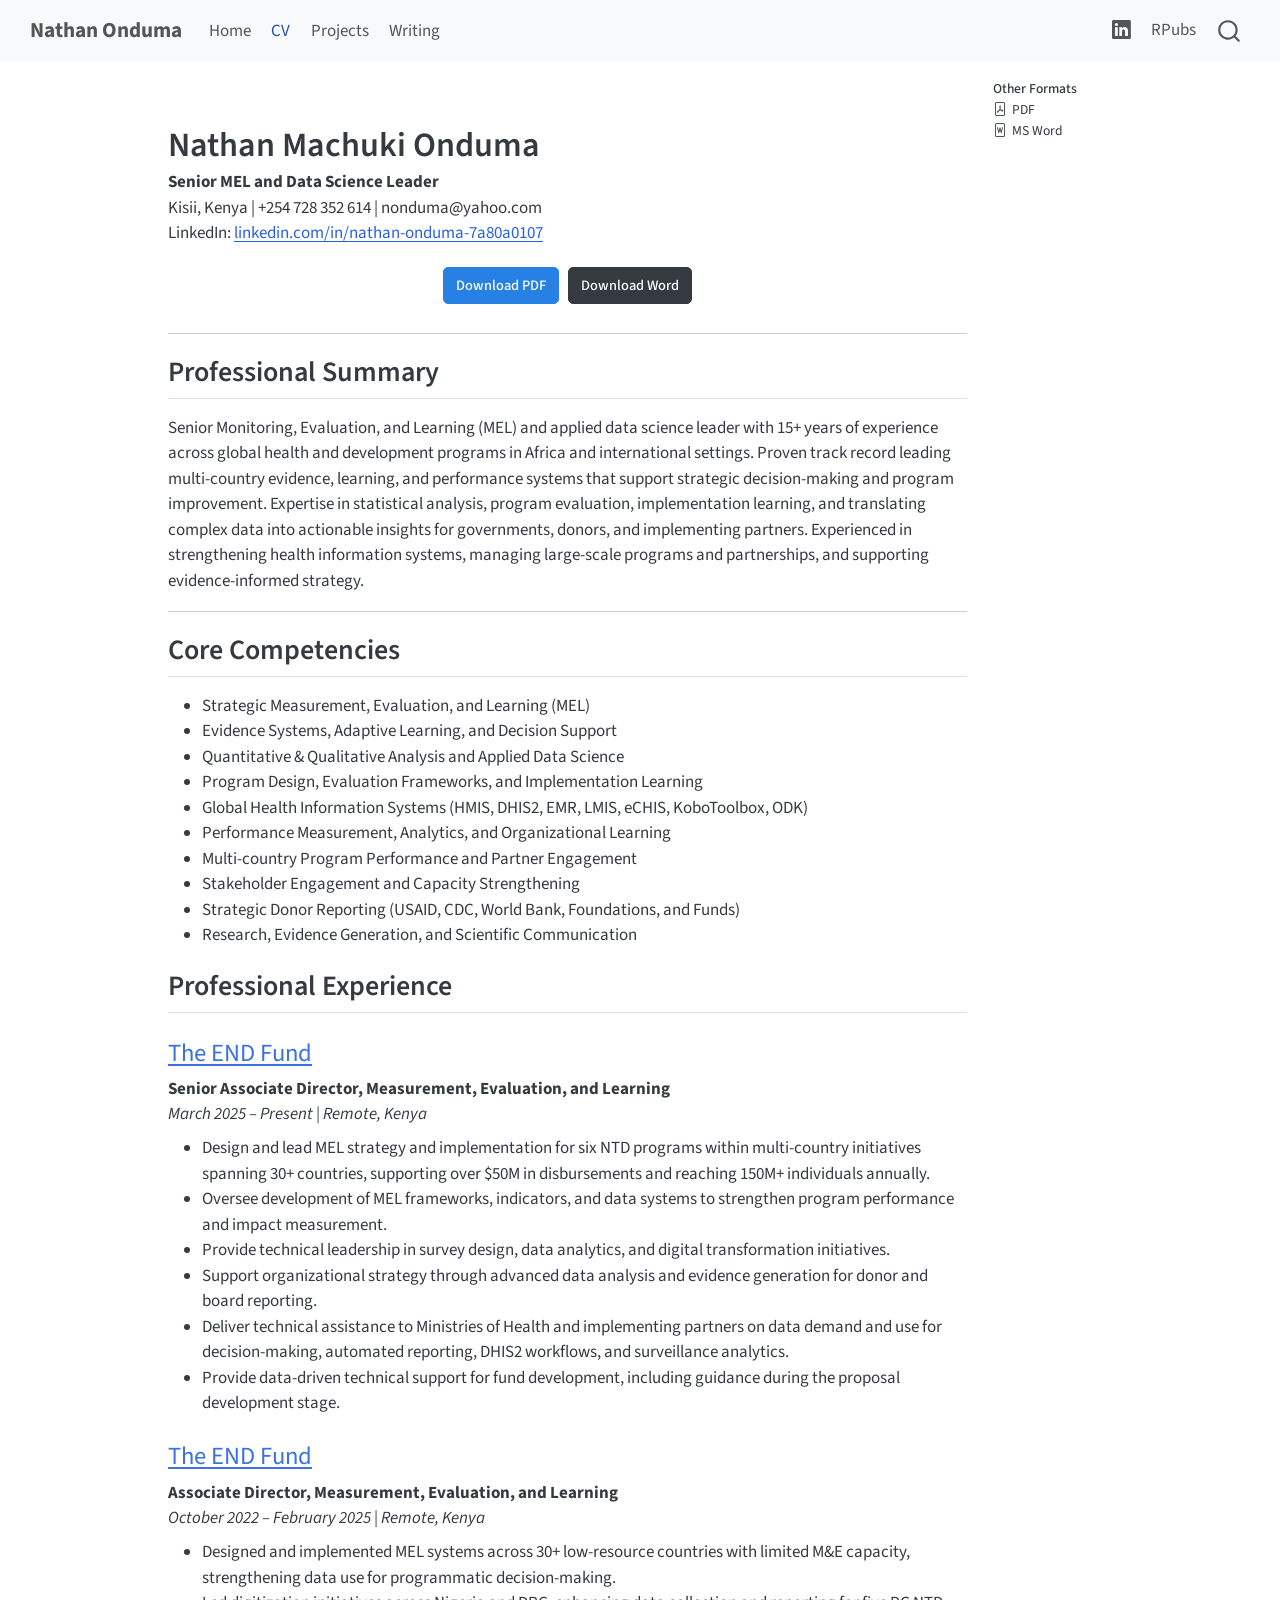
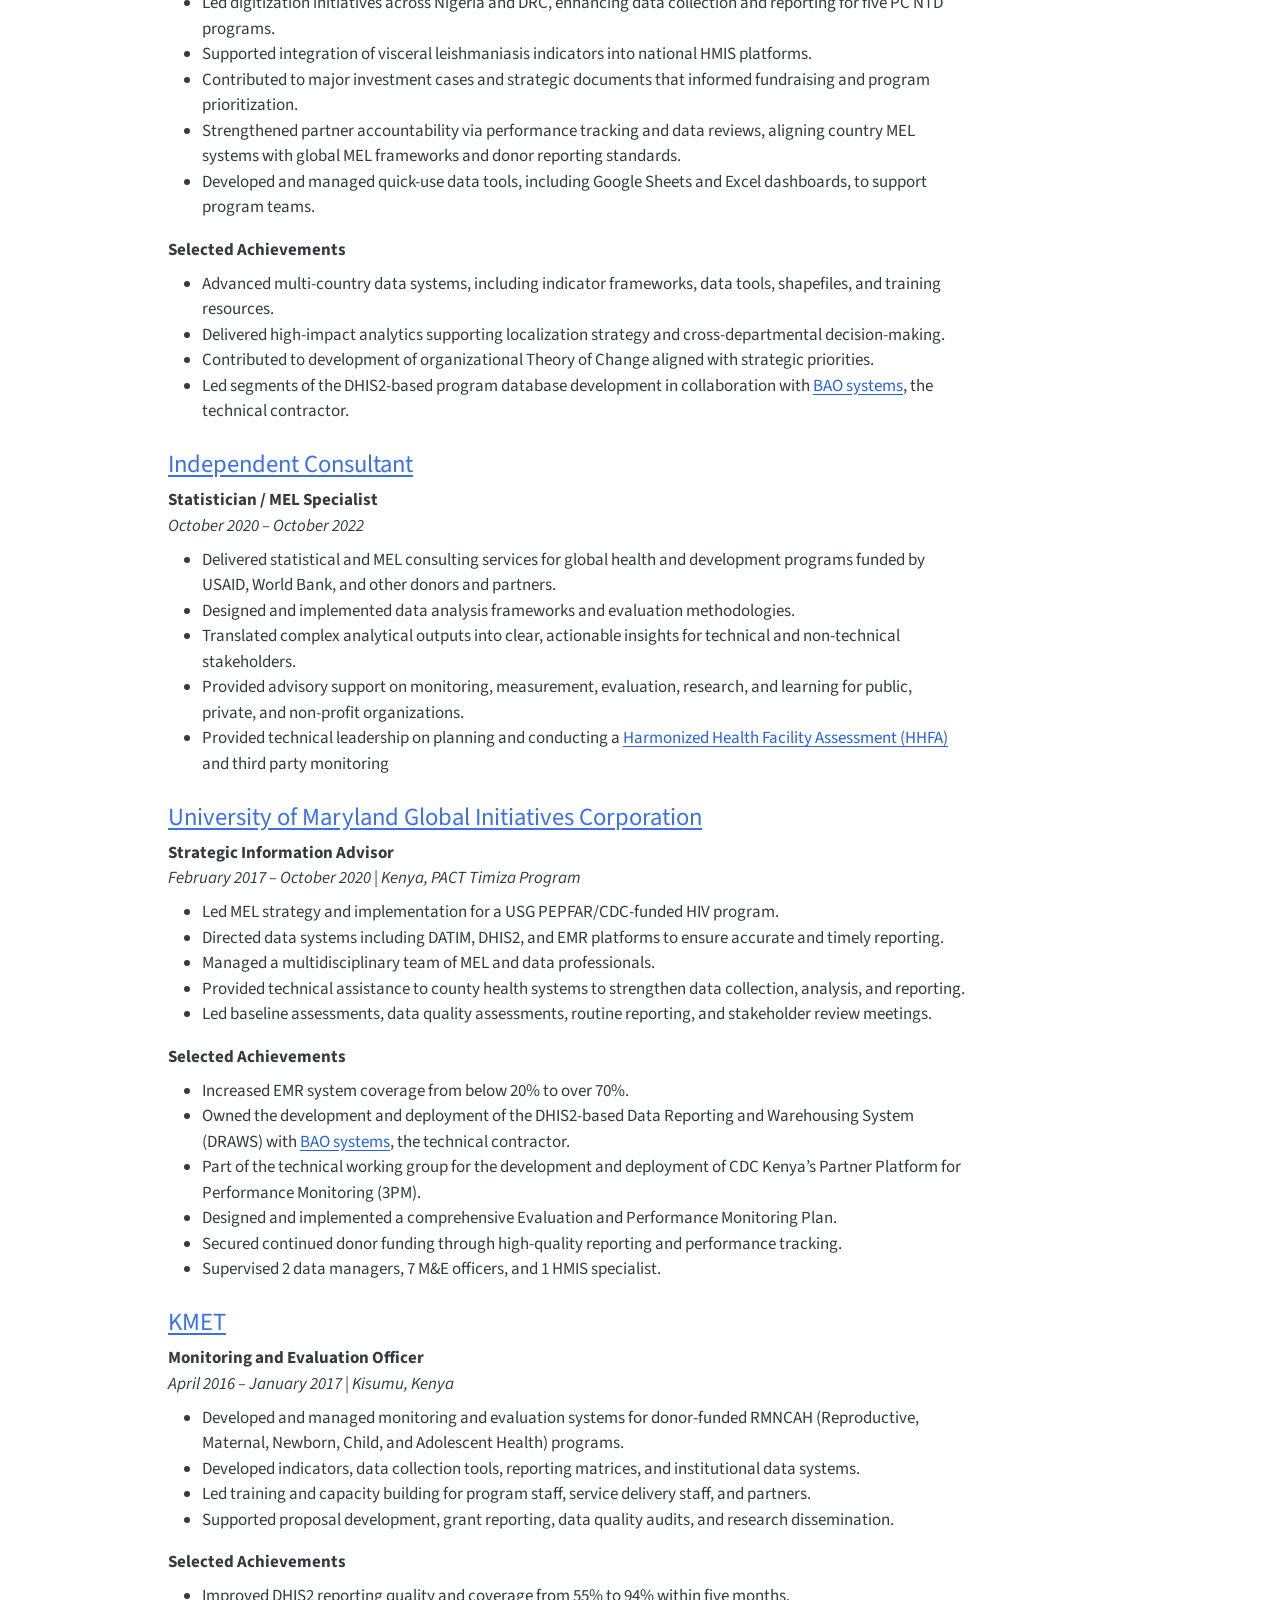
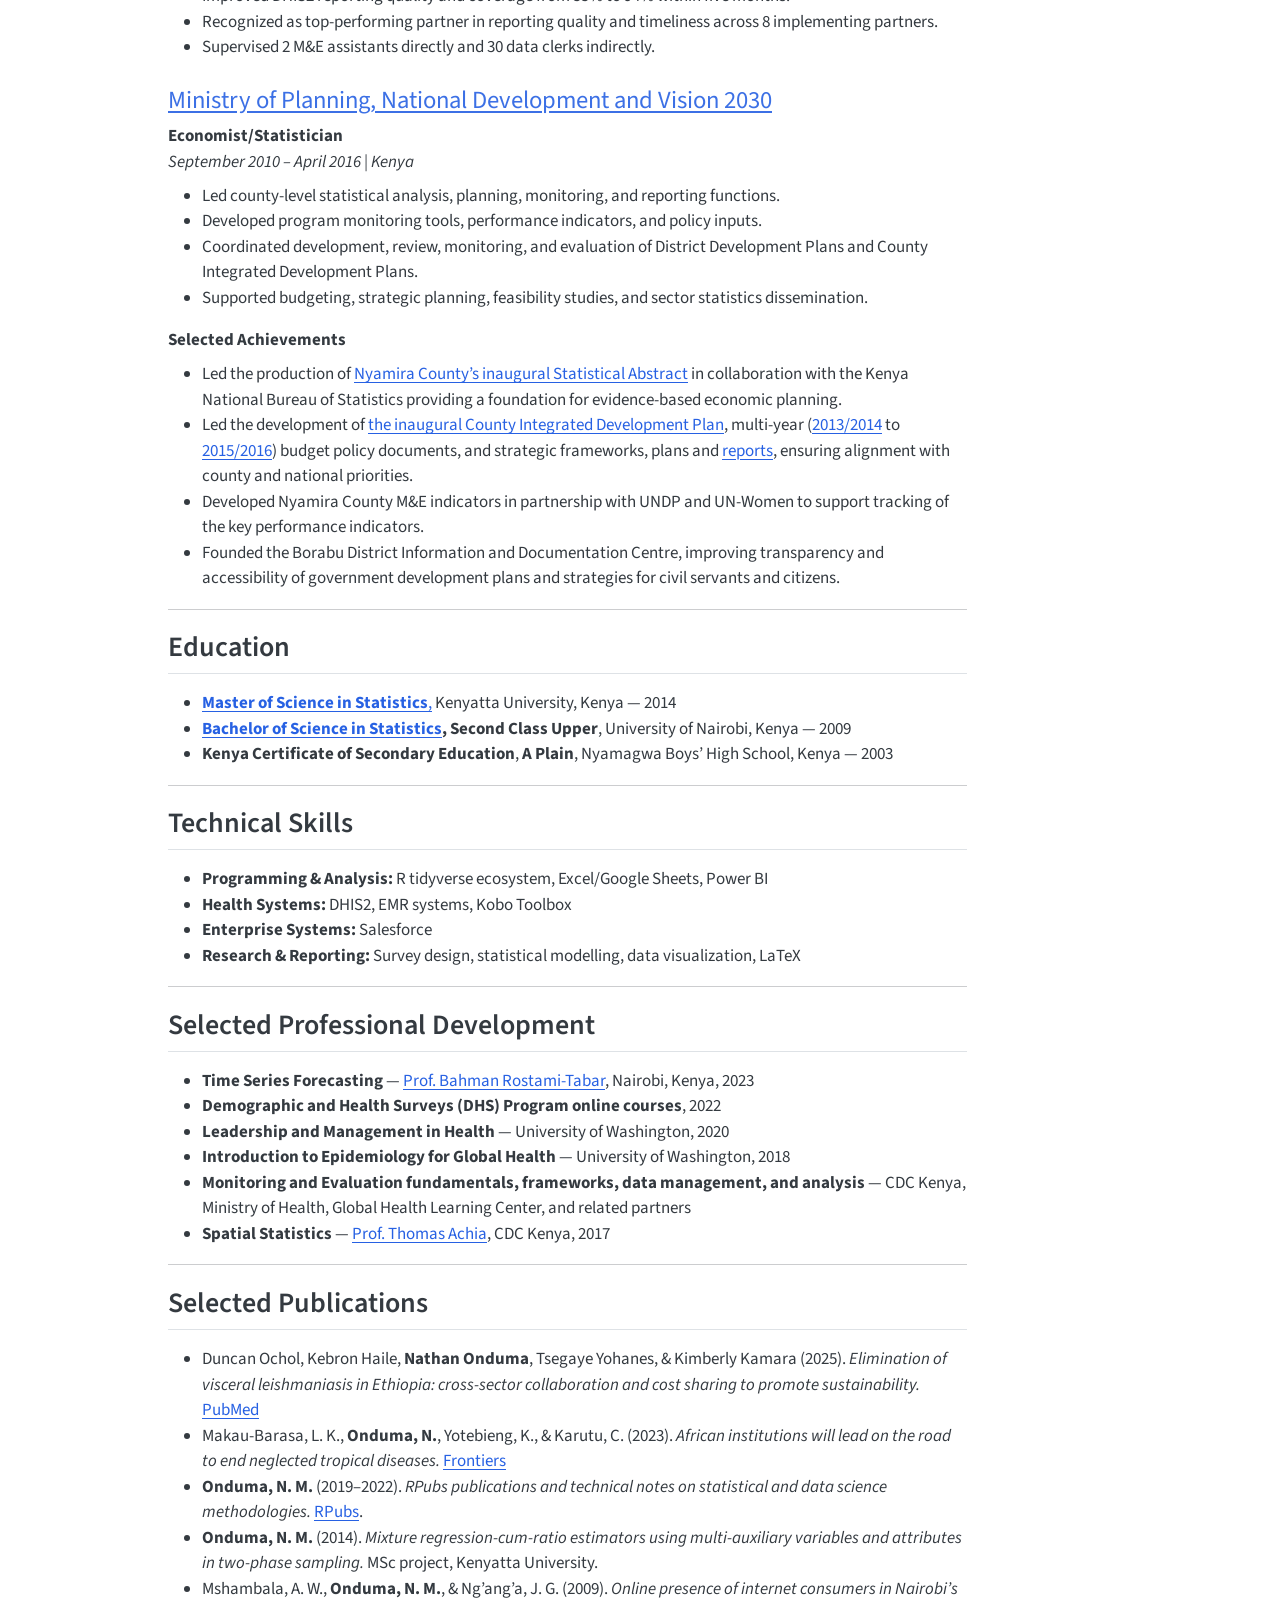
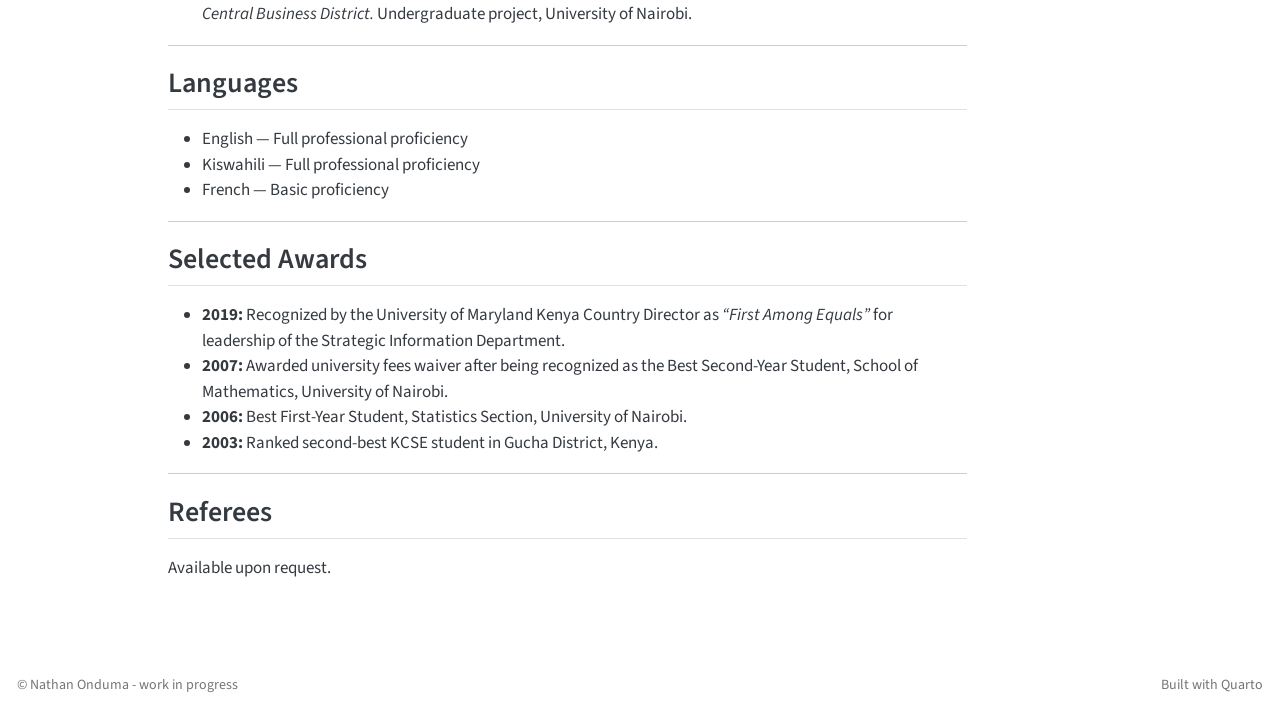
==== cv.html @ 9231421f "Built site for gh-pages" ====
<!DOCTYPE html>
<html xmlns="http://www.w3.org/1999/xhtml" lang="en" xml:lang="en"><head>

<meta charset="utf-8">
<meta name="generator" content="quarto-1.9.37">

<meta name="viewport" content="width=device-width, initial-scale=1.0, user-scalable=yes">


<title>cv – Nathan Onduma</title>
<style>
/* Default styles provided by pandoc.
** See https://pandoc.org/MANUAL.html#variables-for-html for config info.
*/
code{white-space: pre-wrap;}
span.smallcaps{font-variant: small-caps;}
div.columns{display: flex; gap: min(4vw, 1.5em);}
div.column{flex: auto; overflow-x: auto;}
div.hanging-indent{margin-left: 1.5em; text-indent: -1.5em;}
ul.task-list{list-style: none;}
ul.task-list li input[type="checkbox"] {
  width: 0.8em;
  margin: 0 0.8em 0.2em -1em; /* quarto-specific, see https://github.com/quarto-dev/quarto-cli/issues/4556 */ 
  vertical-align: middle;
}
</style>


<script src="site_libs/quarto-nav/quarto-nav.js"></script>
<script src="site_libs/clipboard/clipboard.min.js"></script>
<script src="site_libs/quarto-search/autocomplete.umd.js"></script>
<script src="site_libs/quarto-search/fuse.min.js"></script>
<script src="site_libs/quarto-search/quarto-search.js"></script>
<meta name="quarto:offset" content="./">
<script src="site_libs/quarto-html/quarto.js" type="module"></script>
<script src="site_libs/quarto-html/tabsets/tabsets.js" type="module"></script>
<script src="site_libs/quarto-html/popper.min.js"></script>
<script src="site_libs/quarto-html/tippy.umd.min.js"></script>
<script src="site_libs/quarto-html/anchor.min.js"></script>
<link href="site_libs/quarto-html/tippy.css" rel="stylesheet">
<link href="site_libs/quarto-html/quarto-syntax-highlighting-7f8f88aac4f3542376d5c11b86a4c14d.css" rel="stylesheet" id="quarto-text-highlighting-styles">
<script src="site_libs/bootstrap/bootstrap.min.js"></script>
<link href="site_libs/bootstrap/bootstrap-icons.css" rel="stylesheet">
<link href="site_libs/bootstrap/bootstrap-a0f9fd0d421825b736dc1bbcbcba2219.min.css" rel="stylesheet" append-hash="true" id="quarto-bootstrap" data-mode="light">
<script id="quarto-search-options" type="application/json">{
  "location": "navbar",
  "copy-button": false,
  "collapse-after": 3,
  "panel-placement": "end",
  "type": "overlay",
  "limit": 50,
  "keyboard-shortcut": [
    "f",
    "/",
    "s"
  ],
  "show-item-context": false,
  "language": {
    "search-no-results-text": "No results",
    "search-matching-documents-text": "matching documents",
    "search-copy-link-title": "Copy link to search",
    "search-hide-matches-text": "Hide additional matches",
    "search-more-match-text": "more match in this document",
    "search-more-matches-text": "more matches in this document",
    "search-clear-button-title": "Clear",
    "search-text-placeholder": "",
    "search-detached-cancel-button-title": "Cancel",
    "search-submit-button-title": "Submit",
    "search-label": "Search"
  }
}</script>
<style>html{ scroll-behavior: smooth; }</style>


<link rel="stylesheet" href="styles/site.css">
</head>

<body class="nav-fixed quarto-light">

<div id="quarto-search-results"></div>
  <header id="quarto-header" class="headroom fixed-top">
    <nav class="navbar navbar-expand-lg " data-bs-theme="dark">
      <div class="navbar-container container-fluid">
      <div class="navbar-brand-container mx-auto">
    <a class="navbar-brand" href="./index.html">
    <span class="navbar-title">Nathan Onduma</span>
    </a>
  </div>
            <div id="quarto-search" class="" title="Search"></div>
          <button class="navbar-toggler" type="button" data-bs-toggle="collapse" data-bs-target="#navbarCollapse" aria-controls="navbarCollapse" role="menu" aria-expanded="false" aria-label="Toggle navigation" onclick="if (window.quartoToggleHeadroom) { window.quartoToggleHeadroom(); }">
  <span class="navbar-toggler-icon"></span>
</button>
          <div class="collapse navbar-collapse" id="navbarCollapse">
            <ul class="navbar-nav navbar-nav-scroll me-auto">
  <li class="nav-item">
    <a class="nav-link" href="./index.html"> 
<span class="menu-text">Home</span></a>
  </li>  
  <li class="nav-item">
    <a class="nav-link active" href="./cv.html" aria-current="page"> 
<span class="menu-text">CV</span></a>
  </li>  
  <li class="nav-item">
    <a class="nav-link" href="./projects.html"> 
<span class="menu-text">Projects</span></a>
  </li>  
  <li class="nav-item">
    <a class="nav-link" href="./writing.html"> 
<span class="menu-text">Writing</span></a>
  </li>  
</ul>
            <ul class="navbar-nav navbar-nav-scroll ms-auto">
  <li class="nav-item compact">
    <a class="nav-link" href="https://www.linkedin.com/in/nathan-onduma-7a80a0107/"> <i class="bi bi-linkedin" role="img" aria-label="LinkedIn">
</i> 
<span class="menu-text"></span></a>
  </li>  
  <li class="nav-item">
    <a class="nav-link" href="https://rpubs.com/Onduma"> 
<span class="menu-text">RPubs</span></a>
  </li>  
</ul>
          </div> <!-- /navcollapse -->
            <div class="quarto-navbar-tools">
</div>
      </div> <!-- /container-fluid -->
    </nav>
</header>
<!-- content -->
<div id="quarto-content" class="quarto-container page-columns page-rows-contents page-layout-article page-navbar">
<!-- sidebar -->
<!-- margin-sidebar -->
    <div id="quarto-margin-sidebar" class="sidebar margin-sidebar">
    <div class="quarto-alternate-formats"><h2>Other Formats</h2><ul><li><a href="cv.pdf"><i class="bi bi-file-pdf"></i>PDF</a></li><li><a href="cv.docx"><i class="bi bi-file-word"></i>MS Word</a></li></ul></div></div>
<!-- main -->
<main class="content" id="quarto-document-content"><header id="title-block-header" class="quarto-title-block"></header>




<style>
.download-buttons {
  text-align: center;
  margin-top: 1rem;
  margin-bottom: 1.5rem;
}

.download-buttons .btn {
  display: inline-block;
  padding: 0.4rem 0.7rem;
  margin: 0.2rem;
  border-radius: 5px;
  text-decoration: none;
  font-weight: 500;
  font-size: 0.85rem;
}

h1 {
  margin-bottom: 0.2rem;
}

h2 {
  margin-top: 1.2rem;
}

p {
  margin-bottom: 0.5rem;
}

h2 + p {
  margin-top: 0.3rem;
}

</style>
<section id="nathan-machuki-onduma" class="level1">
<h1>Nathan Machuki Onduma</h1>
<p><strong>Senior MEL and Data Science Leader</strong><br>
Kisii, Kenya | +254 728 352 614 | nonduma@yahoo.com<br>
LinkedIn: <a href="https://www.linkedin.com/in/nathan-onduma-7a80a0107/">linkedin.com/in/nathan-onduma-7a80a0107</a></p>
<div class="download-buttons">
<p><a href="files/nathan_onduma_cv.pdf" class="btn btn-primary" target="_blank">Download PDF</a> <a href="files/nathan_onduma_cv.docx" class="btn btn-secondary" target="_blank">Download Word</a></p>
</div>
<hr>
<section id="professional-summary" class="level2">
<h2 class="anchored" data-anchor-id="professional-summary">Professional Summary</h2>
<p>Senior Monitoring, Evaluation, and Learning (MEL) and applied data science leader with 15+ years of experience across global health and development programs in Africa and international settings. Proven track record leading multi-country evidence, learning, and performance systems that support strategic decision-making and program improvement. Expertise in statistical analysis, program evaluation, implementation learning, and translating complex data into actionable insights for governments, donors, and implementing partners. Experienced in strengthening health information systems, managing large-scale programs and partnerships, and supporting evidence-informed strategy.</p>
<hr>
</section>
<section id="core-competencies" class="level2">
<h2 class="anchored" data-anchor-id="core-competencies">Core Competencies</h2>
<ul>
<li>Strategic Measurement, Evaluation, and Learning (MEL)</li>
<li>Evidence Systems, Adaptive Learning, and Decision Support</li>
<li>Quantitative &amp; Qualitative Analysis and Applied Data Science</li>
<li>Program Design, Evaluation Frameworks, and Implementation Learning</li>
<li>Global Health Information Systems (HMIS, DHIS2, EMR, LMIS, eCHIS, KoboToolbox, ODK)</li>
<li>Performance Measurement, Analytics, and Organizational Learning</li>
<li>Multi-country Program Performance and Partner Engagement</li>
<li>Stakeholder Engagement and Capacity Strengthening</li>
<li>Strategic Donor Reporting (USAID, CDC, World Bank, Foundations, and Funds)</li>
<li>Research, Evidence Generation, and Scientific Communication</li>
</ul>
</section>
<section id="professional-experience" class="level2">
<h2 class="anchored" data-anchor-id="professional-experience">Professional Experience</h2>
<section id="the-end-fund" class="level3">
<h3 class="anchored" data-anchor-id="the-end-fund"><a href="https://endfund.org/">The END Fund</a></h3>
<p><strong>Senior Associate Director, Measurement, Evaluation, and Learning</strong><br>
<em>March 2025 – Present | Remote, Kenya</em></p>
<ul>
<li>Design and lead MEL strategy and implementation for six NTD programs within multi‑country initiatives spanning 30+ countries, supporting over $50M in disbursements and reaching 150M+ individuals annually.</li>
<li>Oversee development of MEL frameworks, indicators, and data systems to strengthen program performance and impact measurement.</li>
<li>Provide technical leadership in survey design, data analytics, and digital transformation initiatives.</li>
<li>Support organizational strategy through advanced data analysis and evidence generation for donor and board reporting.</li>
<li>Deliver technical assistance to Ministries of Health and implementing partners on data demand and use for decision‑making, automated reporting, DHIS2 workflows, and surveillance analytics.</li>
<li>Provide data‑driven technical support for fund development, including guidance during the proposal development stage.</li>
</ul>
</section>
<section id="the-end-fund-1" class="level3">
<h3 class="anchored" data-anchor-id="the-end-fund-1"><a href="https://endfund.org/">The END Fund</a></h3>
<p><strong>Associate Director, Measurement, Evaluation, and Learning</strong><br>
<em>October 2022 – February 2025 | Remote, Kenya</em></p>
<ul>
<li>Designed and implemented MEL systems across 30+ low‑resource countries with limited M&amp;E capacity, strengthening data use for programmatic decision‑making.</li>
<li>Led digitization initiatives across Nigeria and DRC, enhancing data collection and reporting for five PC NTD programs.</li>
<li>Supported integration of visceral leishmaniasis indicators into national HMIS platforms.</li>
<li>Contributed to major investment cases and strategic documents that informed fundraising and program prioritization.</li>
<li>Strengthened partner accountability via performance tracking and data reviews, aligning country MEL systems with global MEL frameworks and donor reporting standards.</li>
<li>Developed and managed quick‑use data tools, including Google Sheets and Excel dashboards, to support program teams.</li>
</ul>
<p><strong>Selected Achievements</strong></p>
<ul>
<li>Advanced multi-country data systems, including indicator frameworks, data tools, shapefiles, and training resources.</li>
<li>Delivered high-impact analytics supporting localization strategy and cross-departmental decision-making.</li>
<li>Contributed to development of organizational Theory of Change aligned with strategic priorities.</li>
<li>Led segments of the DHIS2-based program database development in collaboration with <a href="https://baosystems.com/">BAO systems</a>, the technical contractor.</li>
</ul>
</section>
<section id="independent-consultant" class="level3">
<h3 class="anchored" data-anchor-id="independent-consultant"><a href="https://www.linkedin.com/in/nathan-onduma-7a80a0107/">Independent Consultant</a></h3>
<p><strong>Statistician / MEL Specialist</strong><br>
<em>October 2020 – October 2022</em></p>
<ul>
<li>Delivered statistical and MEL consulting services for global health and development programs funded by USAID, World Bank, and other donors and partners.</li>
<li>Designed and implemented data analysis frameworks and evaluation methodologies.</li>
<li>Translated complex analytical outputs into clear, actionable insights for technical and non-technical stakeholders.</li>
<li>Provided advisory support on monitoring, measurement, evaluation, research, and learning for public, private, and non-profit organizations.</li>
<li>Provided technical leadership on planning and conducting a <a href="https://www.who.int/data/data-collection-tools/harmonized-health-facility-assessment/introduction">Harmonized Health Facility Assessment (HHFA)</a> and third party monitoring</li>
</ul>
</section>
<section id="university-of-maryland-global-initiatives-corporation" class="level3">
<h3 class="anchored" data-anchor-id="university-of-maryland-global-initiatives-corporation"><a href="https://www.umaryland.edu/mgic/">University of Maryland Global Initiatives Corporation</a></h3>
<p><strong>Strategic Information Advisor</strong><br>
<em>February 2017 – October 2020 | Kenya, PACT Timiza Program</em></p>
<ul>
<li>Led MEL strategy and implementation for a USG PEPFAR/CDC-funded HIV program.</li>
<li>Directed data systems including DATIM, DHIS2, and EMR platforms to ensure accurate and timely reporting.</li>
<li>Managed a multidisciplinary team of MEL and data professionals.</li>
<li>Provided technical assistance to county health systems to strengthen data collection, analysis, and reporting.</li>
<li>Led baseline assessments, data quality assessments, routine reporting, and stakeholder review meetings.</li>
</ul>
<p><strong>Selected Achievements</strong></p>
<ul>
<li>Increased EMR system coverage from below 20% to over 70%.</li>
<li>Owned the development and deployment of the DHIS2-based Data Reporting and Warehousing System (DRAWS) with <a href="https://baosystems.com/">BAO systems</a>, the technical contractor.</li>
<li>Part of the technical working group for the development and deployment of CDC Kenya’s Partner Platform for Performance Monitoring (3PM).</li>
<li>Designed and implemented a comprehensive Evaluation and Performance Monitoring Plan.</li>
<li>Secured continued donor funding through high-quality reporting and performance tracking.</li>
<li>Supervised 2 data managers, 7 M&amp;E officers, and 1 HMIS specialist.</li>
</ul>
</section>
<section id="kmet" class="level3">
<h3 class="anchored" data-anchor-id="kmet"><a href="https://kmet.co.ke/">KMET</a></h3>
<p><strong>Monitoring and Evaluation Officer</strong><br>
<em>April 2016 – January 2017 | Kisumu, Kenya</em></p>
<ul>
<li>Developed and managed monitoring and evaluation systems for donor-funded RMNCAH (Reproductive, Maternal, Newborn, Child, and Adolescent Health) programs.</li>
<li>Developed indicators, data collection tools, reporting matrices, and institutional data systems.</li>
<li>Led training and capacity building for program staff, service delivery staff, and partners.</li>
<li>Supported proposal development, grant reporting, data quality audits, and research dissemination.</li>
</ul>
<p><strong>Selected Achievements</strong></p>
<ul>
<li>Improved DHIS2 reporting quality and coverage from 55% to 94% within five months.</li>
<li>Recognized as top-performing partner in reporting quality and timeliness across 8 implementing partners.</li>
<li>Supervised 2 M&amp;E assistants directly and 30 data clerks indirectly.</li>
</ul>
</section>
<section id="ministry-of-planning-national-development-and-vision-2030" class="level3">
<h3 class="anchored" data-anchor-id="ministry-of-planning-national-development-and-vision-2030"><a href="www.planning.go.ke">Ministry of Planning, National Development and Vision 2030</a></h3>
<p><strong>Economist/Statistician</strong><br>
<em>September 2010 – April 2016 | Kenya</em></p>
<ul>
<li>Led county-level statistical analysis, planning, monitoring, and reporting functions.</li>
<li>Developed program monitoring tools, performance indicators, and policy inputs.</li>
<li>Coordinated development, review, monitoring, and evaluation of District Development Plans and County Integrated Development Plans.</li>
<li>Supported budgeting, strategic planning, feasibility studies, and sector statistics dissemination.</li>
</ul>
<p><strong>Selected Achievements</strong></p>
<ul>
<li>Led the production of <a href="https://www.knbs.or.ke/wp-content/uploads/2023/09/2015-County-Statistical-Abstracts-Nyamira.pdf">Nyamira County’s inaugural Statistical Abstract</a> in collaboration with the Kenya National Bureau of Statistics providing a foundation for evidence-based economic planning.</li>
<li>Led the development of <a href="https://repository.kippra.or.ke/items/36e86a82-d4b1-4325-b80f-d3cff03c3ced">the inaugural County Integrated Development Plan</a>, multi-year (<a href="https://www.nyamira.go.ke/static/documents/CountyBudgetReview.pdf">2013/2014</a> to <a href="https://www.nyamira.go.ke/static/documents/11_03_2025_11_23_16_am_COUNTY_BUDGET_REVIEW_OUTLOOK_PAPER_2015_(1).pdf">2015/2016</a>) budget policy documents, and strategic frameworks, plans and <a href="https://www.nyamira.go.ke/templates/document_list?id=2">reports</a>, ensuring alignment with county and national priorities.</li>
<li>Developed Nyamira County M&amp;E indicators in partnership with UNDP and UN-Women to support tracking of the key performance indicators.</li>
<li>Founded the Borabu District Information and Documentation Centre, improving transparency and accessibility of government development plans and strategies for civil servants and citizens.</li>
</ul>
<hr>
</section>
</section>
<section id="education" class="level2">
<h2 class="anchored" data-anchor-id="education">Education</h2>
<ul>
<li><a href="https://ir-library.ku.ac.ke/handle/123456789/13937"><strong>Master of Science in Statistics</strong>,</a> Kenyatta University, Kenya — 2014</li>
<li><a href="http://erepository.uonbi.ac.ke/handle/11295/7810"><strong>Bachelor of Science in Statistics</strong></a><strong>, Second Class Upper</strong>, University of Nairobi, Kenya — 2009</li>
<li><strong>Kenya Certificate of Secondary Education</strong>, <strong>A Plain</strong>, Nyamagwa Boys’ High School, Kenya — 2003</li>
</ul>
<hr>
</section>
<section id="technical-skills" class="level2">
<h2 class="anchored" data-anchor-id="technical-skills">Technical Skills</h2>
<ul>
<li><strong>Programming &amp; Analysis:</strong> R tidyverse ecosystem, Excel/Google Sheets, Power BI</li>
<li><strong>Health Systems:</strong> DHIS2, EMR systems, Kobo Toolbox</li>
<li><strong>Enterprise Systems:</strong> Salesforce</li>
<li><strong>Research &amp; Reporting:</strong> Survey design, statistical modelling, data visualization, LaTeX</li>
</ul>
<hr>
</section>
<section id="selected-professional-development" class="level2">
<h2 class="anchored" data-anchor-id="selected-professional-development">Selected Professional Development</h2>
<ul>
<li><strong>Time Series Forecasting</strong> — <a href="https://profiles.cardiff.ac.uk/staff/rostami-tabarb">Prof.&nbsp;Bahman Rostami-Tabar</a>, Nairobi, Kenya, 2023</li>
<li><strong>Demographic and Health Surveys (DHS) Program online courses</strong>, 2022</li>
<li><strong>Leadership and Management in Health</strong> — University of Washington, 2020</li>
<li><strong>Introduction to Epidemiology for Global Health</strong> — University of Washington, 2018</li>
<li><strong>Monitoring and Evaluation fundamentals, frameworks, data management, and analysis</strong> — CDC Kenya, Ministry of Health, Global Health Learning Center, and related partners</li>
<li><strong>Spatial Statistics</strong> — <a href="https://dellmed.utexas.edu/directory/thomas-achia">Prof.&nbsp;Thomas Achia</a>, CDC Kenya, 2017</li>
</ul>
<hr>
</section>
<section id="selected-publications" class="level2">
<h2 class="anchored" data-anchor-id="selected-publications">Selected Publications</h2>
<ul>
<li>Duncan Ochol, Kebron Haile, <strong>Nathan Onduma</strong>, Tsegaye Yohanes, &amp; Kimberly Kamara (2025). <em>Elimination of visceral leishmaniasis in Ethiopia: cross-sector collaboration and cost sharing to promote sustainability.</em> <a href="https://pubmed.ncbi.nlm.nih.gov/39864498/?utm_source=copilot.com" title="pubmed.ncbi.nlm.nih.gov">PubMed</a></li>
<li>Makau-Barasa, L. K., <strong>Onduma, N.</strong>, Yotebieng, K., &amp; Karutu, C. (2023). <em>African institutions will lead on the road to end neglected tropical diseases.</em> <a href="https://www.frontiersin.org/journals/tropical-diseases/articles/10.3389/fitd.2023.1116831/full">Frontiers</a></li>
<li><strong>Onduma, N. M.</strong> (2019–2022). <em>RPubs publications and technical notes on statistical and data science methodologies.</em> <a href="https://rpubs.com/Onduma">RPubs</a>.</li>
<li><strong>Onduma, N. M.</strong> (2014). <em>Mixture regression-cum-ratio estimators using multi-auxiliary variables and attributes in two-phase sampling.</em> MSc project, Kenyatta University.</li>
<li>Mshambala, A. W., <strong>Onduma, N. M.</strong>, &amp; Ng’ang’a, J. G. (2009). <em>Online presence of internet consumers in Nairobi’s Central Business District.</em> Undergraduate project, University of Nairobi.</li>
</ul>
<hr>
</section>
<section id="languages" class="level2">
<h2 class="anchored" data-anchor-id="languages">Languages</h2>
<ul>
<li>English — Full professional proficiency</li>
<li>Kiswahili — Full professional proficiency</li>
<li>French — Basic proficiency</li>
</ul>
<hr>
</section>
<section id="selected-awards" class="level2">
<h2 class="anchored" data-anchor-id="selected-awards">Selected Awards</h2>
<ul>
<li><strong>2019:</strong> Recognized by the University of Maryland Kenya Country Director as <em>“First Among Equals”</em> for leadership of the Strategic Information Department.</li>
<li><strong>2007:</strong> Awarded university fees waiver after being recognized as the Best Second-Year Student, School of Mathematics, University of Nairobi.</li>
<li><strong>2006:</strong> Best First-Year Student, Statistics Section, University of Nairobi.</li>
<li><strong>2003:</strong> Ranked second-best KCSE student in Gucha District, Kenya.</li>
</ul>
<hr>
</section>
<section id="referees" class="level2">
<h2 class="anchored" data-anchor-id="referees">Referees</h2>
<p>Available upon request.</p>


</section>
</section>

</main> <!-- /main -->
<script id="quarto-html-after-body" type="application/javascript">
  window.document.addEventListener("DOMContentLoaded", function (event) {
    const icon = "";
    const anchorJS = new window.AnchorJS();
    anchorJS.options = {
      placement: 'right',
      icon: icon
    };
    anchorJS.add('.anchored');
    const isCodeAnnotation = (el) => {
      for (const clz of el.classList) {
        if (clz.startsWith('code-annotation-')) {                     
          return true;
        }
      }
      return false;
    }
    const onCopySuccess = function(e) {
      // button target
      const button = e.trigger;
      // don't keep focus
      button.blur();
      // flash "checked"
      button.classList.add('code-copy-button-checked');
      var currentTitle = button.getAttribute("title");
      button.setAttribute("title", "Copied!");
      let tooltip;
      if (window.bootstrap) {
        button.setAttribute("data-bs-toggle", "tooltip");
        button.setAttribute("data-bs-placement", "left");
        button.setAttribute("data-bs-title", "Copied!");
        tooltip = new bootstrap.Tooltip(button, 
          { trigger: "manual", 
            customClass: "code-copy-button-tooltip",
            offset: [0, -8]});
        tooltip.show();    
      }
      setTimeout(function() {
        if (tooltip) {
          tooltip.hide();
          button.removeAttribute("data-bs-title");
          button.removeAttribute("data-bs-toggle");
          button.removeAttribute("data-bs-placement");
        }
        button.setAttribute("title", currentTitle);
        button.classList.remove('code-copy-button-checked');
      }, 1000);
      // clear code selection
      e.clearSelection();
    }
    const getTextToCopy = function(trigger) {
      const outerScaffold = trigger.parentElement.cloneNode(true);
      const codeEl = outerScaffold.querySelector('code');
      for (const childEl of codeEl.children) {
        if (isCodeAnnotation(childEl)) {
          childEl.remove();
        }
      }
      return codeEl.innerText;
    }
    const clipboard = new window.ClipboardJS('.code-copy-button:not([data-in-quarto-modal])', {
      text: getTextToCopy
    });
    clipboard.on('success', onCopySuccess);
    if (window.document.getElementById('quarto-embedded-source-code-modal')) {
      const clipboardModal = new window.ClipboardJS('.code-copy-button[data-in-quarto-modal]', {
        text: getTextToCopy,
        container: window.document.getElementById('quarto-embedded-source-code-modal')
      });
      clipboardModal.on('success', onCopySuccess);
    }
      var localhostRegex = new RegExp(/^(?:http|https):\/\/localhost\:?[0-9]*\//);
      var mailtoRegex = new RegExp(/^mailto:/);
        var filterRegex = new RegExp("https:\/\/nonduma\.github\.io\/nathan-onduma-site");
      var isInternal = (href) => {
          return filterRegex.test(href) || localhostRegex.test(href) || mailtoRegex.test(href);
      }
      // Inspect non-navigation links and adorn them if external
     var links = window.document.querySelectorAll('a[href]:not(.nav-link):not(.navbar-brand):not(.toc-action):not(.sidebar-link):not(.sidebar-item-toggle):not(.pagination-link):not(.no-external):not([aria-hidden]):not(.dropdown-item):not(.quarto-navigation-tool):not(.about-link)');
      for (var i=0; i<links.length; i++) {
        const link = links[i];
        if (!isInternal(link.href)) {
          // undo the damage that might have been done by quarto-nav.js in the case of
          // links that we want to consider external
          if (link.dataset.originalHref !== undefined) {
            link.href = link.dataset.originalHref;
          }
            // target, if specified
            link.setAttribute("target", "_blank");
            if (link.getAttribute("rel") === null) {
              link.setAttribute("rel", "noopener");
            }
        }
      }
    function tippyHover(el, contentFn, onTriggerFn, onUntriggerFn) {
      const config = {
        allowHTML: true,
        maxWidth: 500,
        delay: 100,
        arrow: false,
        appendTo: function(el) {
            return el.parentElement;
        },
        interactive: true,
        interactiveBorder: 10,
        theme: 'quarto',
        placement: 'bottom-start',
      };
      if (contentFn) {
        config.content = contentFn;
      }
      if (onTriggerFn) {
        config.onTrigger = onTriggerFn;
      }
      if (onUntriggerFn) {
        config.onUntrigger = onUntriggerFn;
      }
      window.tippy(el, config); 
    }
    const noterefs = window.document.querySelectorAll('a[role="doc-noteref"]');
    for (var i=0; i<noterefs.length; i++) {
      const ref = noterefs[i];
      tippyHover(ref, function() {
        // use id or data attribute instead here
        let href = ref.getAttribute('data-footnote-href') || ref.getAttribute('href');
        try { href = new URL(href).hash; } catch {}
        const id = href.replace(/^#\/?/, "");
        const note = window.document.getElementById(id);
        if (note) {
          return note.innerHTML;
        } else {
          return "";
        }
      });
    }
    const xrefs = window.document.querySelectorAll('a.quarto-xref');
    const processXRef = (id, note) => {
      // Strip column container classes
      const stripColumnClz = (el) => {
        el.classList.remove("page-full", "page-columns");
        if (el.children) {
          for (const child of el.children) {
            stripColumnClz(child);
          }
        }
      }
      stripColumnClz(note)
      if (id === null || id.startsWith('sec-')) {
        // Special case sections, only their first couple elements
        const container = document.createElement("div");
        if (note.children && note.children.length > 2) {
          container.appendChild(note.children[0].cloneNode(true));
          for (let i = 1; i < note.children.length; i++) {
            const child = note.children[i];
            if (child.tagName === "P" && child.innerText === "") {
              continue;
            } else {
              container.appendChild(child.cloneNode(true));
              break;
            }
          }
          if (window.Quarto?.typesetMath) {
            window.Quarto.typesetMath(container);
          }
          return container.innerHTML
        } else {
          if (window.Quarto?.typesetMath) {
            window.Quarto.typesetMath(note);
          }
          return note.innerHTML;
        }
      } else {
        // Remove any anchor links if they are present
        const anchorLink = note.querySelector('a.anchorjs-link');
        if (anchorLink) {
          anchorLink.remove();
        }
        if (window.Quarto?.typesetMath) {
          window.Quarto.typesetMath(note);
        }
        if (note.classList.contains("callout")) {
          return note.outerHTML;
        } else {
          return note.innerHTML;
        }
      }
    }
    for (var i=0; i<xrefs.length; i++) {
      const xref = xrefs[i];
      tippyHover(xref, undefined, function(instance) {
        instance.disable();
        let url = xref.getAttribute('href');
        let hash = undefined; 
        if (url.startsWith('#')) {
          hash = url;
        } else {
          try { hash = new URL(url).hash; } catch {}
        }
        if (hash) {
          const id = hash.replace(/^#\/?/, "");
          const note = window.document.getElementById(id);
          if (note !== null) {
            try {
              const html = processXRef(id, note.cloneNode(true));
              instance.setContent(html);
            } finally {
              instance.enable();
              instance.show();
            }
          } else {
            // See if we can fetch this
            fetch(url.split('#')[0])
            .then(res => res.text())
            .then(html => {
              const parser = new DOMParser();
              const htmlDoc = parser.parseFromString(html, "text/html");
              const note = htmlDoc.getElementById(id);
              if (note !== null) {
                const html = processXRef(id, note);
                instance.setContent(html);
              } 
            }).finally(() => {
              instance.enable();
              instance.show();
            });
          }
        } else {
          // See if we can fetch a full url (with no hash to target)
          // This is a special case and we should probably do some content thinning / targeting
          fetch(url)
          .then(res => res.text())
          .then(html => {
            const parser = new DOMParser();
            const htmlDoc = parser.parseFromString(html, "text/html");
            const note = htmlDoc.querySelector('main.content');
            if (note !== null) {
              // This should only happen for chapter cross references
              // (since there is no id in the URL)
              // remove the first header
              if (note.children.length > 0 && note.children[0].tagName === "HEADER") {
                note.children[0].remove();
              }
              const html = processXRef(null, note);
              instance.setContent(html);
            } 
          }).finally(() => {
            instance.enable();
            instance.show();
          });
        }
      }, function(instance) {
      });
    }
        let selectedAnnoteEl;
        const selectorForAnnotation = ( cell, annotation) => {
          let cellAttr = 'data-code-cell="' + cell + '"';
          let lineAttr = 'data-code-annotation="' +  annotation + '"';
          const selector = 'span[' + cellAttr + '][' + lineAttr + ']';
          return selector;
        }
        const selectCodeLines = (annoteEl) => {
          const doc = window.document;
          const targetCell = annoteEl.getAttribute("data-target-cell");
          const targetAnnotation = annoteEl.getAttribute("data-target-annotation");
          const annoteSpan = window.document.querySelector(selectorForAnnotation(targetCell, targetAnnotation));
          const lines = annoteSpan.getAttribute("data-code-lines").split(",");
          const lineIds = lines.map((line) => {
            return targetCell + "-" + line;
          })
          let top = null;
          let height = null;
          let parent = null;
          if (lineIds.length > 0) {
              //compute the position of the single el (top and bottom and make a div)
              const el = window.document.getElementById(lineIds[0]);
              top = el.offsetTop;
              height = el.offsetHeight;
              parent = el.parentElement.parentElement;
            if (lineIds.length > 1) {
              const lastEl = window.document.getElementById(lineIds[lineIds.length - 1]);
              const bottom = lastEl.offsetTop + lastEl.offsetHeight;
              height = bottom - top;
            }
            if (top !== null && height !== null && parent !== null) {
              // cook up a div (if necessary) and position it 
              let div = window.document.getElementById("code-annotation-line-highlight");
              if (div === null) {
                div = window.document.createElement("div");
                div.setAttribute("id", "code-annotation-line-highlight");
                div.style.position = 'absolute';
                parent.appendChild(div);
              }
              div.style.top = top - 2 + "px";
              div.style.height = height + 4 + "px";
              div.style.left = 0;
              let gutterDiv = window.document.getElementById("code-annotation-line-highlight-gutter");
              if (gutterDiv === null) {
                gutterDiv = window.document.createElement("div");
                gutterDiv.setAttribute("id", "code-annotation-line-highlight-gutter");
                gutterDiv.style.position = 'absolute';
                const codeCell = window.document.getElementById(targetCell);
                const gutter = codeCell.querySelector('.code-annotation-gutter');
                gutter.appendChild(gutterDiv);
              }
              gutterDiv.style.top = top - 2 + "px";
              gutterDiv.style.height = height + 4 + "px";
            }
            selectedAnnoteEl = annoteEl;
          }
        };
        const unselectCodeLines = () => {
          const elementsIds = ["code-annotation-line-highlight", "code-annotation-line-highlight-gutter"];
          elementsIds.forEach((elId) => {
            const div = window.document.getElementById(elId);
            if (div) {
              div.remove();
            }
          });
          selectedAnnoteEl = undefined;
        };
          // Handle positioning of the toggle
      window.addEventListener(
        "resize",
        throttle(() => {
          elRect = undefined;
          if (selectedAnnoteEl) {
            selectCodeLines(selectedAnnoteEl);
          }
        }, 10)
      );
      function throttle(fn, ms) {
      let throttle = false;
      let timer;
        return (...args) => {
          if(!throttle) { // first call gets through
              fn.apply(this, args);
              throttle = true;
          } else { // all the others get throttled
              if(timer) clearTimeout(timer); // cancel #2
              timer = setTimeout(() => {
                fn.apply(this, args);
                timer = throttle = false;
              }, ms);
          }
        };
      }
        // Attach click handler to the DT
        const annoteDls = window.document.querySelectorAll('dt[data-target-cell]');
        for (const annoteDlNode of annoteDls) {
          annoteDlNode.addEventListener('click', (event) => {
            const clickedEl = event.target;
            if (clickedEl !== selectedAnnoteEl) {
              unselectCodeLines();
              const activeEl = window.document.querySelector('dt[data-target-cell].code-annotation-active');
              if (activeEl) {
                activeEl.classList.remove('code-annotation-active');
              }
              selectCodeLines(clickedEl);
              clickedEl.classList.add('code-annotation-active');
            } else {
              // Unselect the line
              unselectCodeLines();
              clickedEl.classList.remove('code-annotation-active');
            }
          });
        }
    const findCites = (el) => {
      const parentEl = el.parentElement;
      if (parentEl) {
        const cites = parentEl.dataset.cites;
        if (cites) {
          return {
            el,
            cites: cites.split(' ')
          };
        } else {
          return findCites(el.parentElement)
        }
      } else {
        return undefined;
      }
    };
    var bibliorefs = window.document.querySelectorAll('a[role="doc-biblioref"]');
    for (var i=0; i<bibliorefs.length; i++) {
      const ref = bibliorefs[i];
      const citeInfo = findCites(ref);
      if (citeInfo) {
        tippyHover(citeInfo.el, function() {
          var popup = window.document.createElement('div');
          citeInfo.cites.forEach(function(cite) {
            var citeDiv = window.document.createElement('div');
            citeDiv.classList.add('hanging-indent');
            citeDiv.classList.add('csl-entry');
            var biblioDiv = window.document.getElementById('ref-' + cite);
            if (biblioDiv) {
              citeDiv.innerHTML = biblioDiv.innerHTML;
            }
            popup.appendChild(citeDiv);
          });
          return popup.innerHTML;
        });
      }
    }
  });
  </script>
</div> <!-- /content -->
<footer class="footer">
  <div class="nav-footer">
    <div class="nav-footer-left">
<p>© Nathan Onduma - work in progress</p>
</div>   
    <div class="nav-footer-center">
      &nbsp;
    </div>
    <div class="nav-footer-right">
<p>Built with Quarto</p>
</div>
  </div>
</footer>




<script src="site_libs/quarto-html/zenscroll-min.js"></script>
</body></html>
---- site_libs/quarto-html/tippy.css ----
.tippy-box[data-animation=fade][data-state=hidden]{opacity:0}[data-tippy-root]{max-width:calc(100vw - 10px)}.tippy-box{position:relative;background-color:#333;color:#fff;border-radius:4px;font-size:14px;line-height:1.4;white-space:normal;outline:0;transition-property:transform,visibility,opacity}.tippy-box[data-placement^=top]>.tippy-arrow{bottom:0}.tippy-box[data-placement^=top]>.tippy-arrow:before{bottom:-7px;left:0;border-width:8px 8px 0;border-top-color:initial;transform-origin:center top}.tippy-box[data-placement^=bottom]>.tippy-arrow{top:0}.tippy-box[data-placement^=bottom]>.tippy-arrow:before{top:-7px;left:0;border-width:0 8px 8px;border-bottom-color:initial;transform-origin:center bottom}.tippy-box[data-placement^=left]>.tippy-arrow{right:0}.tippy-box[data-placement^=left]>.tippy-arrow:before{border-width:8px 0 8px 8px;border-left-color:initial;right:-7px;transform-origin:center left}.tippy-box[data-placement^=right]>.tippy-arrow{left:0}.tippy-box[data-placement^=right]>.tippy-arrow:before{left:-7px;border-width:8px 8px 8px 0;border-right-color:initial;transform-origin:center right}.tippy-box[data-inertia][data-state=visible]{transition-timing-function:cubic-bezier(.54,1.5,.38,1.11)}.tippy-arrow{width:16px;height:16px;color:#333}.tippy-arrow:before{content:"";position:absolute;border-color:transparent;border-style:solid}.tippy-content{position:relative;padding:5px 9px;z-index:1}
---- site_libs/quarto-html/quarto-syntax-highlighting-7f8f88aac4f3542376d5c11b86a4c14d.css ----
/* quarto syntax highlight colors */
:root {
  --quarto-hl-ot-color: #003B4F;
  --quarto-hl-at-color: #657422;
  --quarto-hl-ss-color: #20794D;
  --quarto-hl-an-color: #5E5E5E;
  --quarto-hl-fu-color: #4758AB;
  --quarto-hl-st-color: #20794D;
  --quarto-hl-cf-color: #003B4F;
  --quarto-hl-op-color: #5E5E5E;
  --quarto-hl-er-color: #AD0000;
  --quarto-hl-bn-color: #AD0000;
  --quarto-hl-al-color: #AD0000;
  --quarto-hl-va-color: #111111;
  --quarto-hl-bu-color: inherit;
  --quarto-hl-ex-color: inherit;
  --quarto-hl-pp-color: #AD0000;
  --quarto-hl-in-color: #5E5E5E;
  --quarto-hl-vs-color: #20794D;
  --quarto-hl-wa-color: #5E5E5E;
  --quarto-hl-do-color: #5E5E5E;
  --quarto-hl-im-color: #00769E;
  --quarto-hl-ch-color: #20794D;
  --quarto-hl-dt-color: #AD0000;
  --quarto-hl-fl-color: #AD0000;
  --quarto-hl-co-color: #5E5E5E;
  --quarto-hl-cv-color: #5E5E5E;
  --quarto-hl-cn-color: #8f5902;
  --quarto-hl-sc-color: #5E5E5E;
  --quarto-hl-dv-color: #AD0000;
  --quarto-hl-kw-color: #003B4F;
}

/* other quarto variables */
:root {
  --quarto-font-monospace: SFMono-Regular, Menlo, Monaco, Consolas, "Liberation Mono", "Courier New", monospace;
}

/* syntax highlight based on Pandoc's rules */
pre > code.sourceCode > span {
  color: #003B4F;
}

code.sourceCode > span {
  color: #003B4F;
}

div.sourceCode,
div.sourceCode pre.sourceCode {
  color: #003B4F;
}

/* Normal */
code span {
  color: #003B4F;
}

/* Alert */
code span.al {
  color: #AD0000;
  font-style: inherit;
}

/* Annotation */
code span.an {
  color: #5E5E5E;
  font-style: inherit;
}

/* Attribute */
code span.at {
  color: #657422;
  font-style: inherit;
}

/* BaseN */
code span.bn {
  color: #AD0000;
  font-style: inherit;
}

/* BuiltIn */
code span.bu {
  font-style: inherit;
}

/* ControlFlow */
code span.cf {
  color: #003B4F;
  font-weight: bold;
  font-style: inherit;
}

/* Char */
code span.ch {
  color: #20794D;
  font-style: inherit;
}

/* Constant */
code span.cn {
  color: #8f5902;
  font-style: inherit;
}

/* Comment */
code span.co {
  color: #5E5E5E;
  font-style: inherit;
}

/* CommentVar */
code span.cv {
  color: #5E5E5E;
  font-style: italic;
}

/* Documentation */
code span.do {
  color: #5E5E5E;
  font-style: italic;
}

/* DataType */
code span.dt {
  color: #AD0000;
  font-style: inherit;
}

/* DecVal */
code span.dv {
  color: #AD0000;
  font-style: inherit;
}

/* Error */
code span.er {
  color: #AD0000;
  font-style: inherit;
}

/* Extension */
code span.ex {
  font-style: inherit;
}

/* Float */
code span.fl {
  color: #AD0000;
  font-style: inherit;
}

/* Function */
code span.fu {
  color: #4758AB;
  font-style: inherit;
}

/* Import */
code span.im {
  color: #00769E;
  font-style: inherit;
}

/* Information */
code span.in {
  color: #5E5E5E;
  font-style: inherit;
}

/* Keyword */
code span.kw {
  color: #003B4F;
  font-weight: bold;
  font-style: inherit;
}

/* Operator */
code span.op {
  color: #5E5E5E;
  font-style: inherit;
}

/* Other */
code span.ot {
  color: #003B4F;
  font-style: inherit;
}

/* Preprocessor */
code span.pp {
  color: #AD0000;
  font-style: inherit;
}

/* SpecialChar */
code span.sc {
  color: #5E5E5E;
  font-style: inherit;
}

/* SpecialString */
code span.ss {
  color: #20794D;
  font-style: inherit;
}

/* String */
code span.st {
  color: #20794D;
  font-style: inherit;
}

/* Variable */
code span.va {
  color: #111111;
  font-style: inherit;
}

/* VerbatimString */
code span.vs {
  color: #20794D;
  font-style: inherit;
}

/* Warning */
code span.wa {
  color: #5E5E5E;
  font-style: italic;
}

.prevent-inlining {
  content: "</";
}

/*# sourceMappingURL=789ad8cd35626ba772517505b42a116e.css.map */
---- styles/site.css ----
.hero {
  padding: 2.5rem 2rem;
  border-radius: 1.25rem;
  background: #f7f9fb;
  margin-bottom: 2rem;
}

.hero h2 {
  margin-top: 0;
  font-size: 2rem;
}

.hero-actions {
  display: flex;
  flex-wrap: wrap;
  gap: .6rem;
  margin-top: 1rem;
}

.cardbox,
.project-card {
  border: 1px solid #e6e8eb;
  border-radius: 1rem;
  padding: 1.1rem;
  margin-bottom: 1rem;
  background: #ffffff;
}

.project-card h3,
.cardbox h3 {
  margin-top: 0;
}

.download-note {
  border-left: 4px solid #2c7fb8;
  background: #f3f8fc;
  padding: .8rem 1rem;
  margin-bottom: 1rem;
}

.navbar-brand {
  font-weight: 700;
}
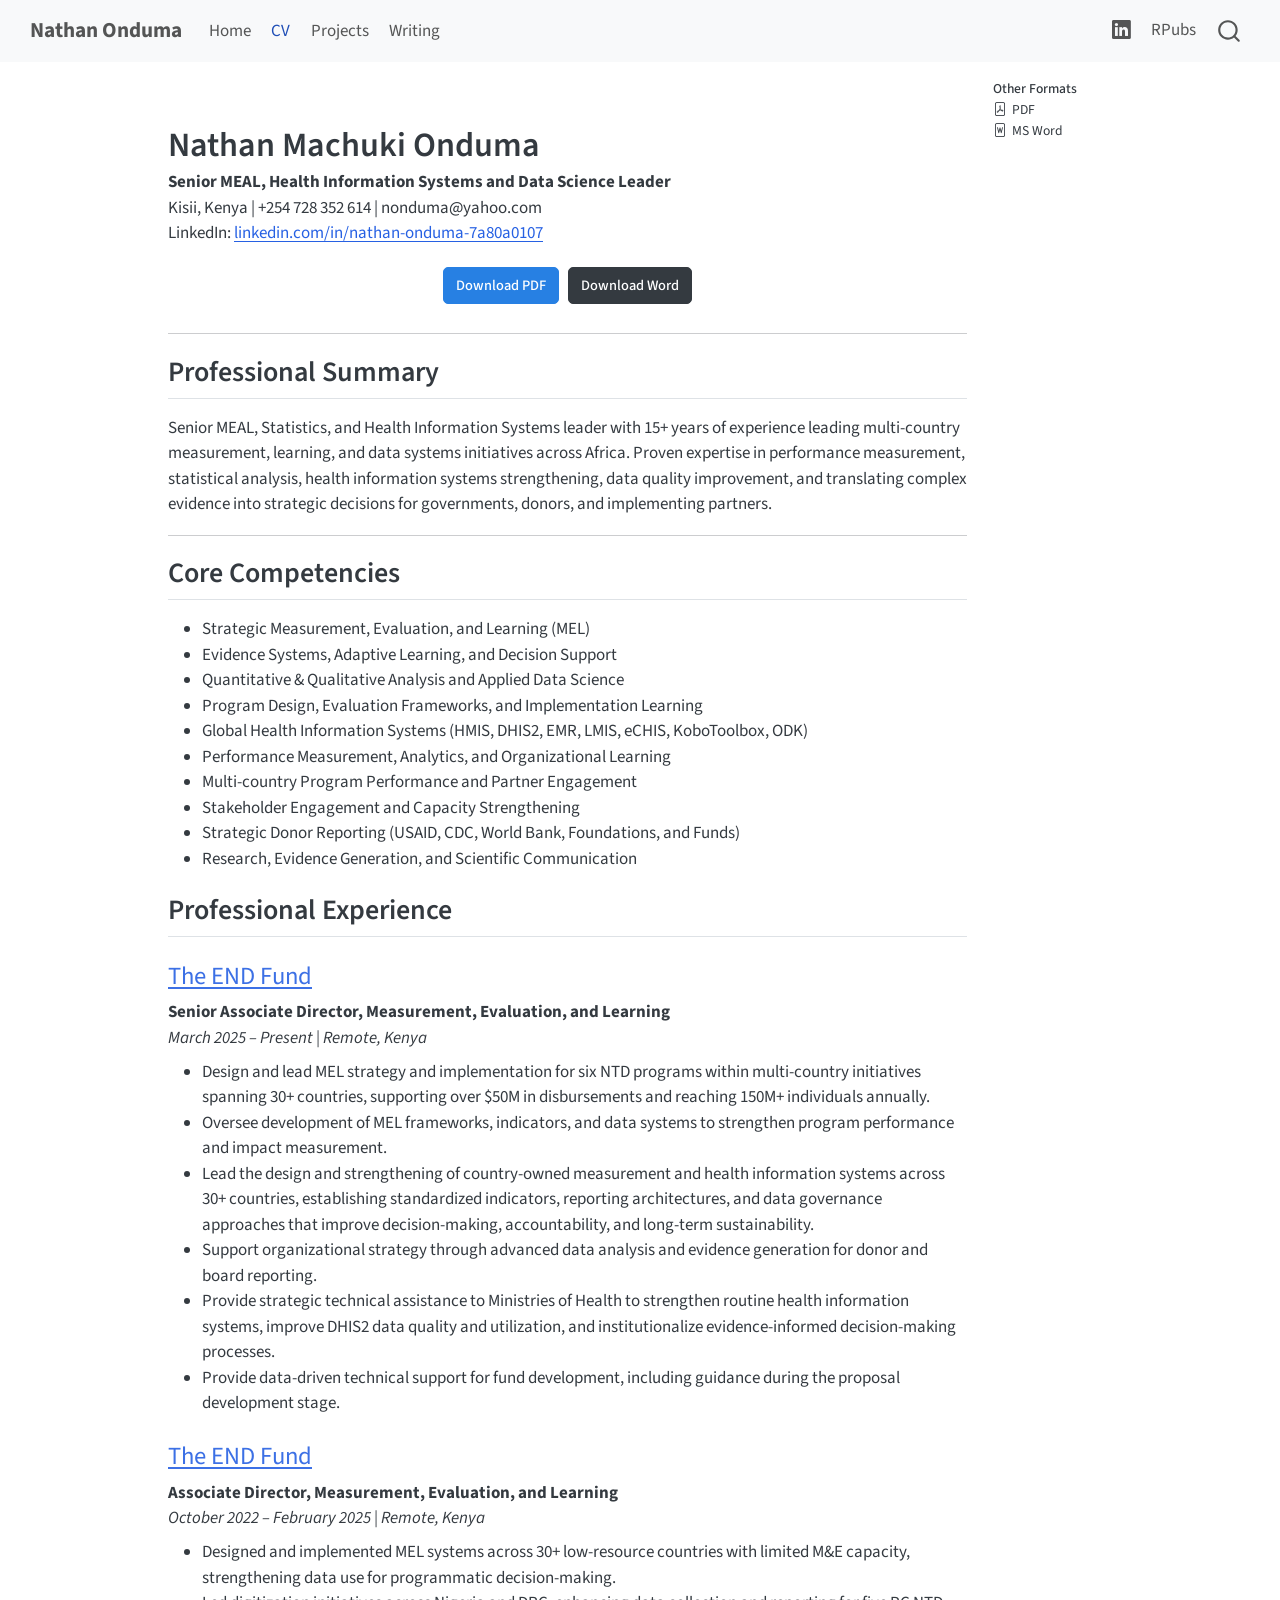
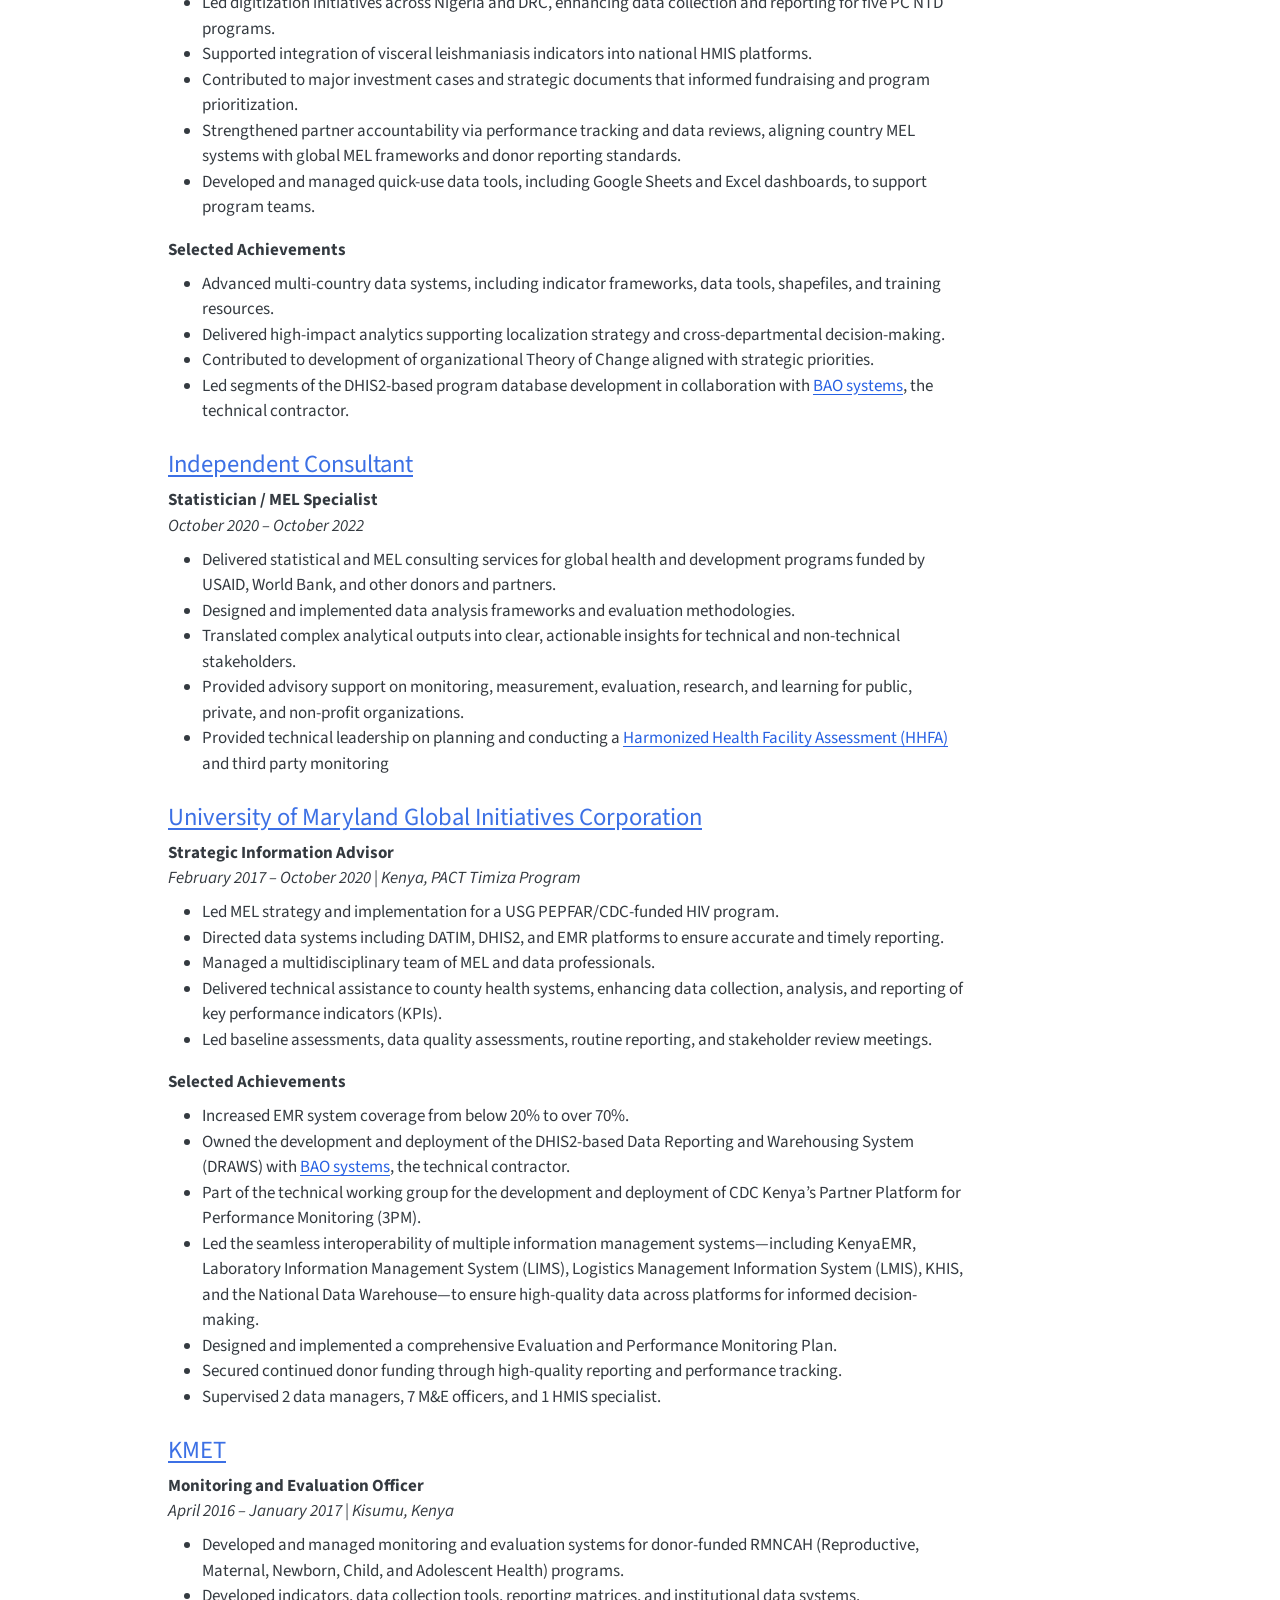
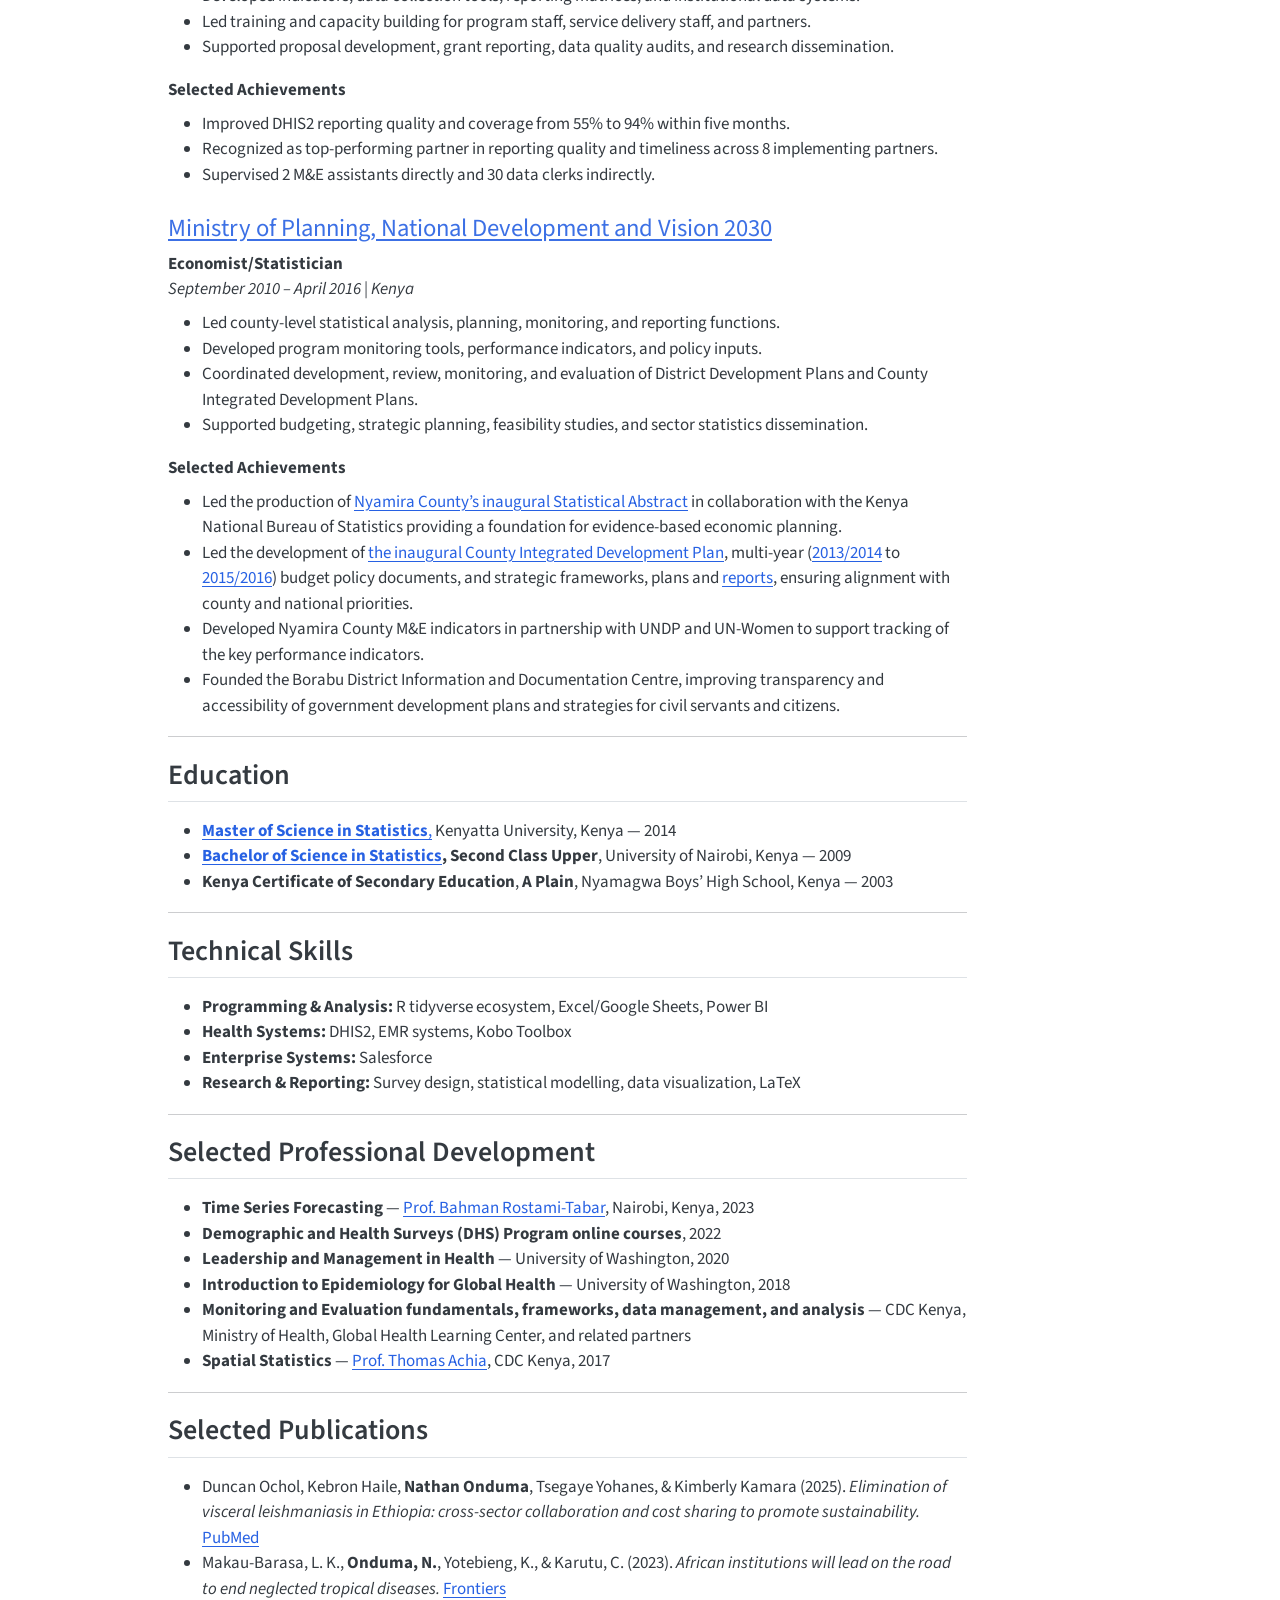
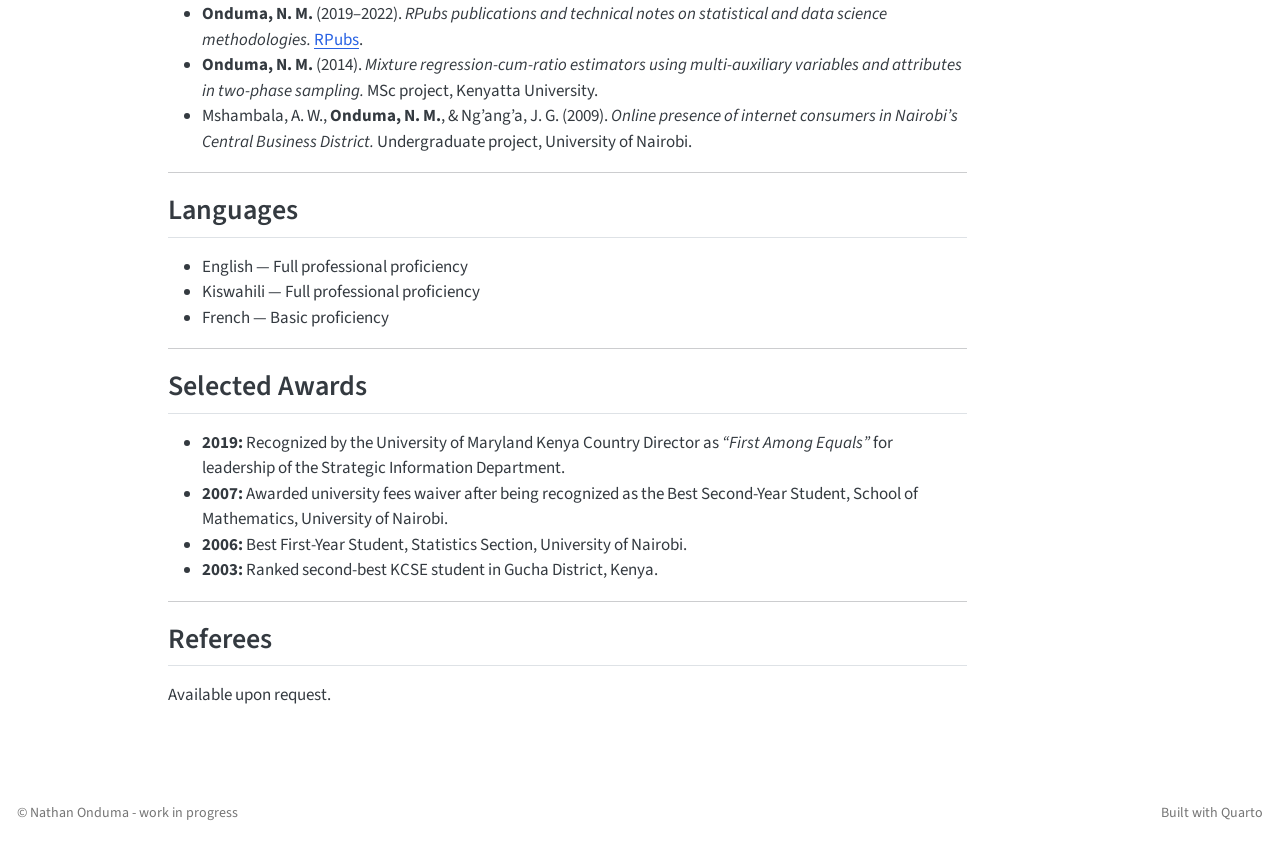
==== commit b5da1e5f: "Built site for gh-pages" ====
--- a/cv.html
+++ b/cv.html
@@ -174,7 +174,7 @@
 </style>
 <section id="nathan-machuki-onduma" class="level1">
 <h1>Nathan Machuki Onduma</h1>
-<p><strong>Senior MEL and Data Science Leader</strong><br>
+<p><strong>Senior MEAL, Health Information Systems and Data Science Leader</strong><br>
 Kisii, Kenya | +254 728 352 614 | nonduma@yahoo.com<br>
 LinkedIn: <a href="https://www.linkedin.com/in/nathan-onduma-7a80a0107/">linkedin.com/in/nathan-onduma-7a80a0107</a></p>
 <div class="download-buttons">
@@ -183,7 +183,7 @@
 <hr>
 <section id="professional-summary" class="level2">
 <h2 class="anchored" data-anchor-id="professional-summary">Professional Summary</h2>
-<p>Senior Monitoring, Evaluation, and Learning (MEL) and applied data science leader with 15+ years of experience across global health and development programs in Africa and international settings. Proven track record leading multi-country evidence, learning, and performance systems that support strategic decision-making and program improvement. Expertise in statistical analysis, program evaluation, implementation learning, and translating complex data into actionable insights for governments, donors, and implementing partners. Experienced in strengthening health information systems, managing large-scale programs and partnerships, and supporting evidence-informed strategy.</p>
+<p>Senior MEAL, Statistics, and Health Information Systems leader with 15+ years of experience leading multi-country measurement, learning, and data systems initiatives across Africa. Proven expertise in performance measurement, statistical analysis, health information systems strengthening, data quality improvement, and translating complex evidence into strategic decisions for governments, donors, and implementing partners.</p>
 <hr>
 </section>
 <section id="core-competencies" class="level2">
@@ -210,9 +210,9 @@
 <ul>
 <li>Design and lead MEL strategy and implementation for six NTD programs within multi‑country initiatives spanning 30+ countries, supporting over $50M in disbursements and reaching 150M+ individuals annually.</li>
 <li>Oversee development of MEL frameworks, indicators, and data systems to strengthen program performance and impact measurement.</li>
-<li>Provide technical leadership in survey design, data analytics, and digital transformation initiatives.</li>
+<li>Lead the design and strengthening of country-owned measurement and health information systems across 30+ countries, establishing standardized indicators, reporting architectures, and data governance approaches that improve decision-making, accountability, and long-term sustainability.</li>
 <li>Support organizational strategy through advanced data analysis and evidence generation for donor and board reporting.</li>
-<li>Deliver technical assistance to Ministries of Health and implementing partners on data demand and use for decision‑making, automated reporting, DHIS2 workflows, and surveillance analytics.</li>
+<li>Provide strategic technical assistance to Ministries of Health to strengthen routine health information systems, improve DHIS2 data quality and utilization, and institutionalize evidence-informed decision-making processes.</li>
 <li>Provide data‑driven technical support for fund development, including guidance during the proposal development stage.</li>
 </ul>
 </section>
@@ -256,7 +256,7 @@
 <li>Led MEL strategy and implementation for a USG PEPFAR/CDC-funded HIV program.</li>
 <li>Directed data systems including DATIM, DHIS2, and EMR platforms to ensure accurate and timely reporting.</li>
 <li>Managed a multidisciplinary team of MEL and data professionals.</li>
-<li>Provided technical assistance to county health systems to strengthen data collection, analysis, and reporting.</li>
+<li>Delivered technical assistance to county health systems, enhancing data collection, analysis, and reporting of key performance indicators (KPIs).</li>
 <li>Led baseline assessments, data quality assessments, routine reporting, and stakeholder review meetings.</li>
 </ul>
 <p><strong>Selected Achievements</strong></p>
@@ -264,6 +264,7 @@
 <li>Increased EMR system coverage from below 20% to over 70%.</li>
 <li>Owned the development and deployment of the DHIS2-based Data Reporting and Warehousing System (DRAWS) with <a href="https://baosystems.com/">BAO systems</a>, the technical contractor.</li>
 <li>Part of the technical working group for the development and deployment of CDC Kenya’s Partner Platform for Performance Monitoring (3PM).</li>
+<li>Led the seamless interoperability of multiple information management systems—including KenyaEMR, Laboratory Information Management System (LIMS), Logistics Management Information System (LMIS), KHIS, and the National Data Warehouse—to ensure high-quality data across platforms for informed decision-making.</li>
 <li>Designed and implemented a comprehensive Evaluation and Performance Monitoring Plan.</li>
 <li>Secured continued donor funding through high-quality reporting and performance tracking.</li>
 <li>Supervised 2 data managers, 7 M&amp;E officers, and 1 HMIS specialist.</li>
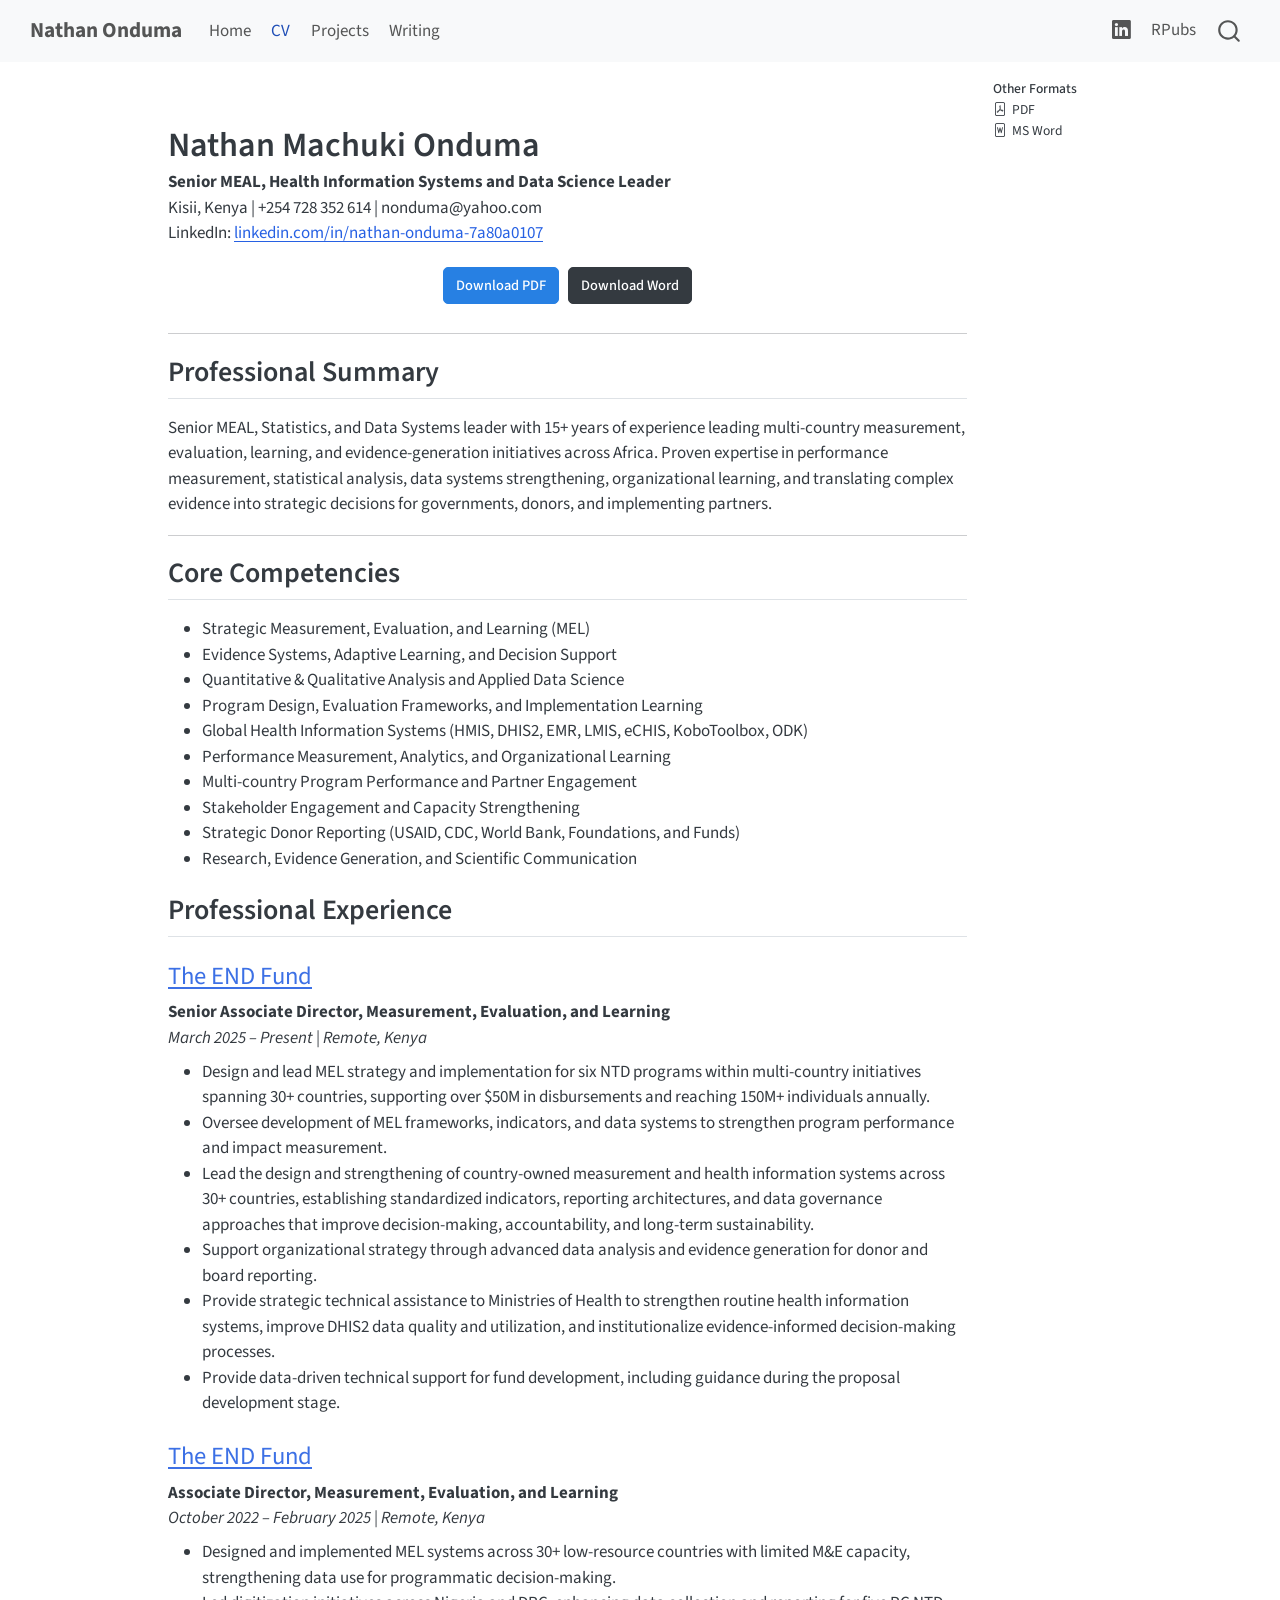
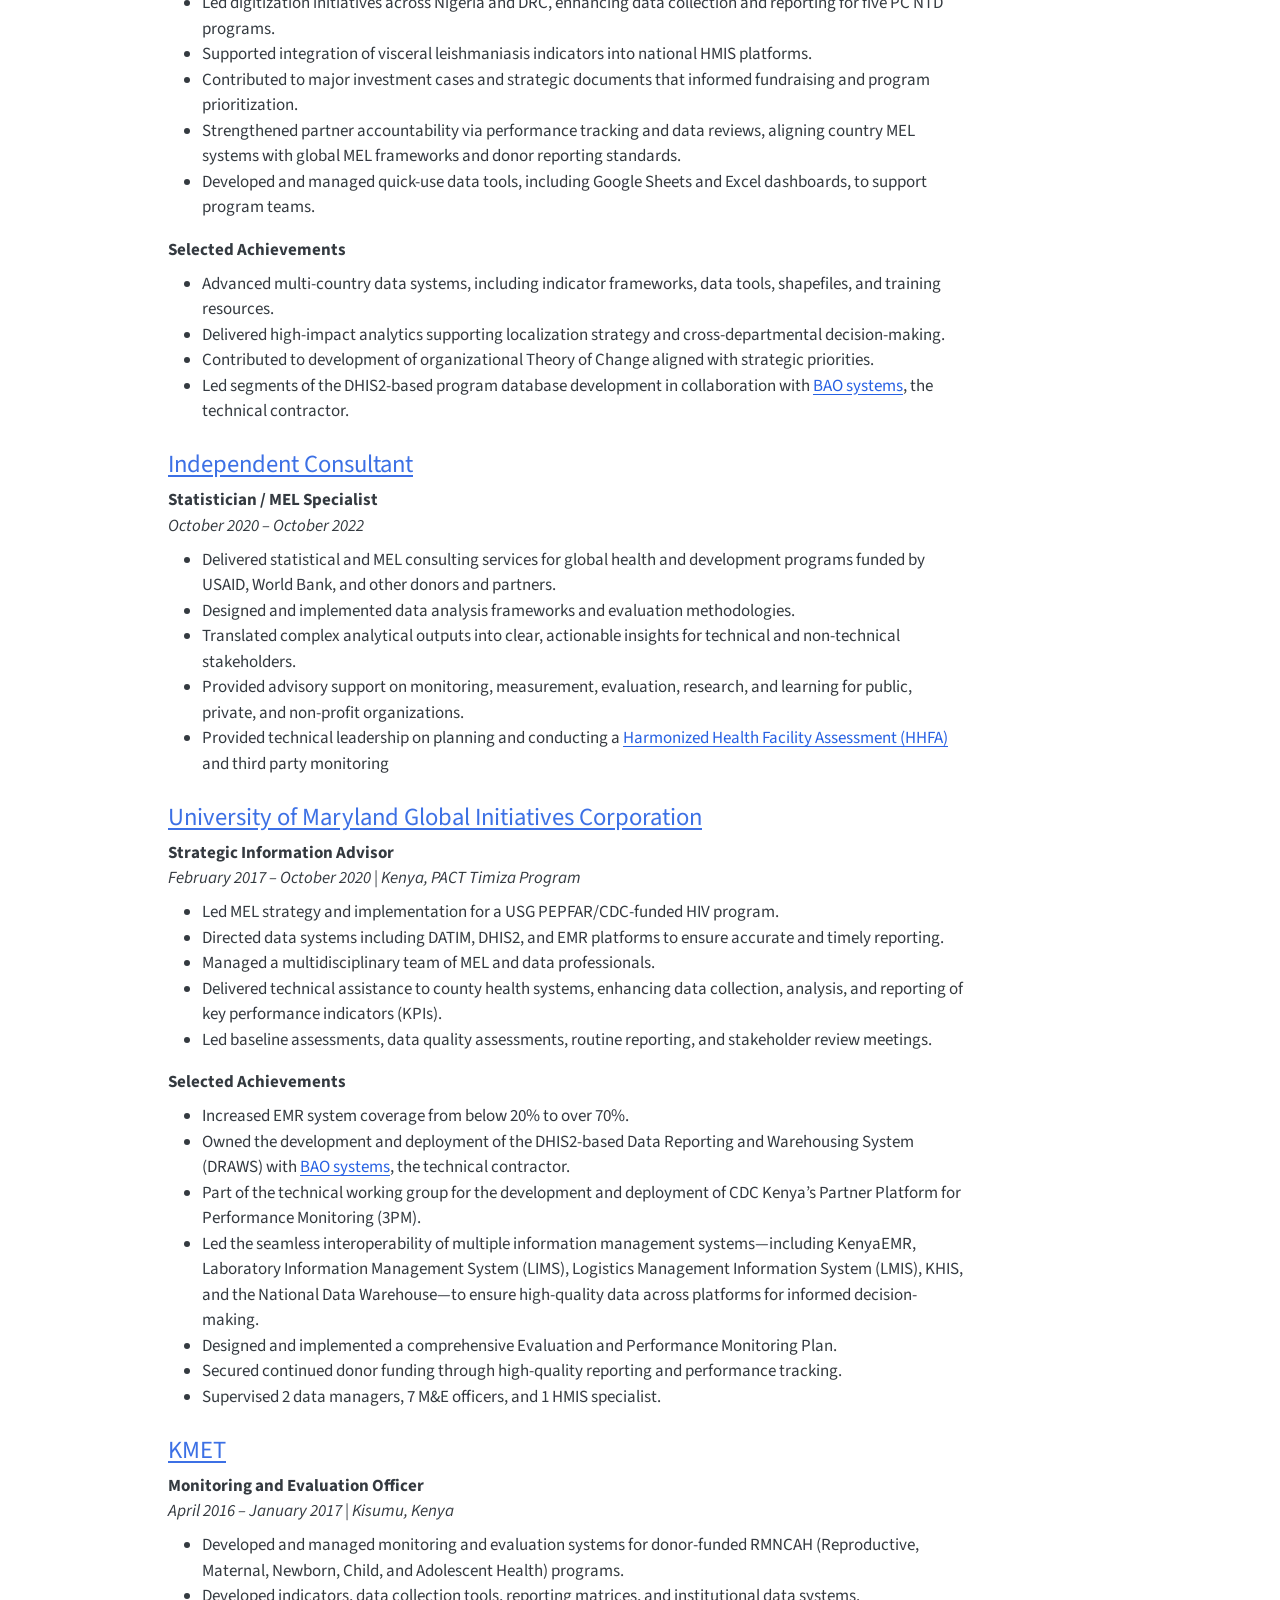
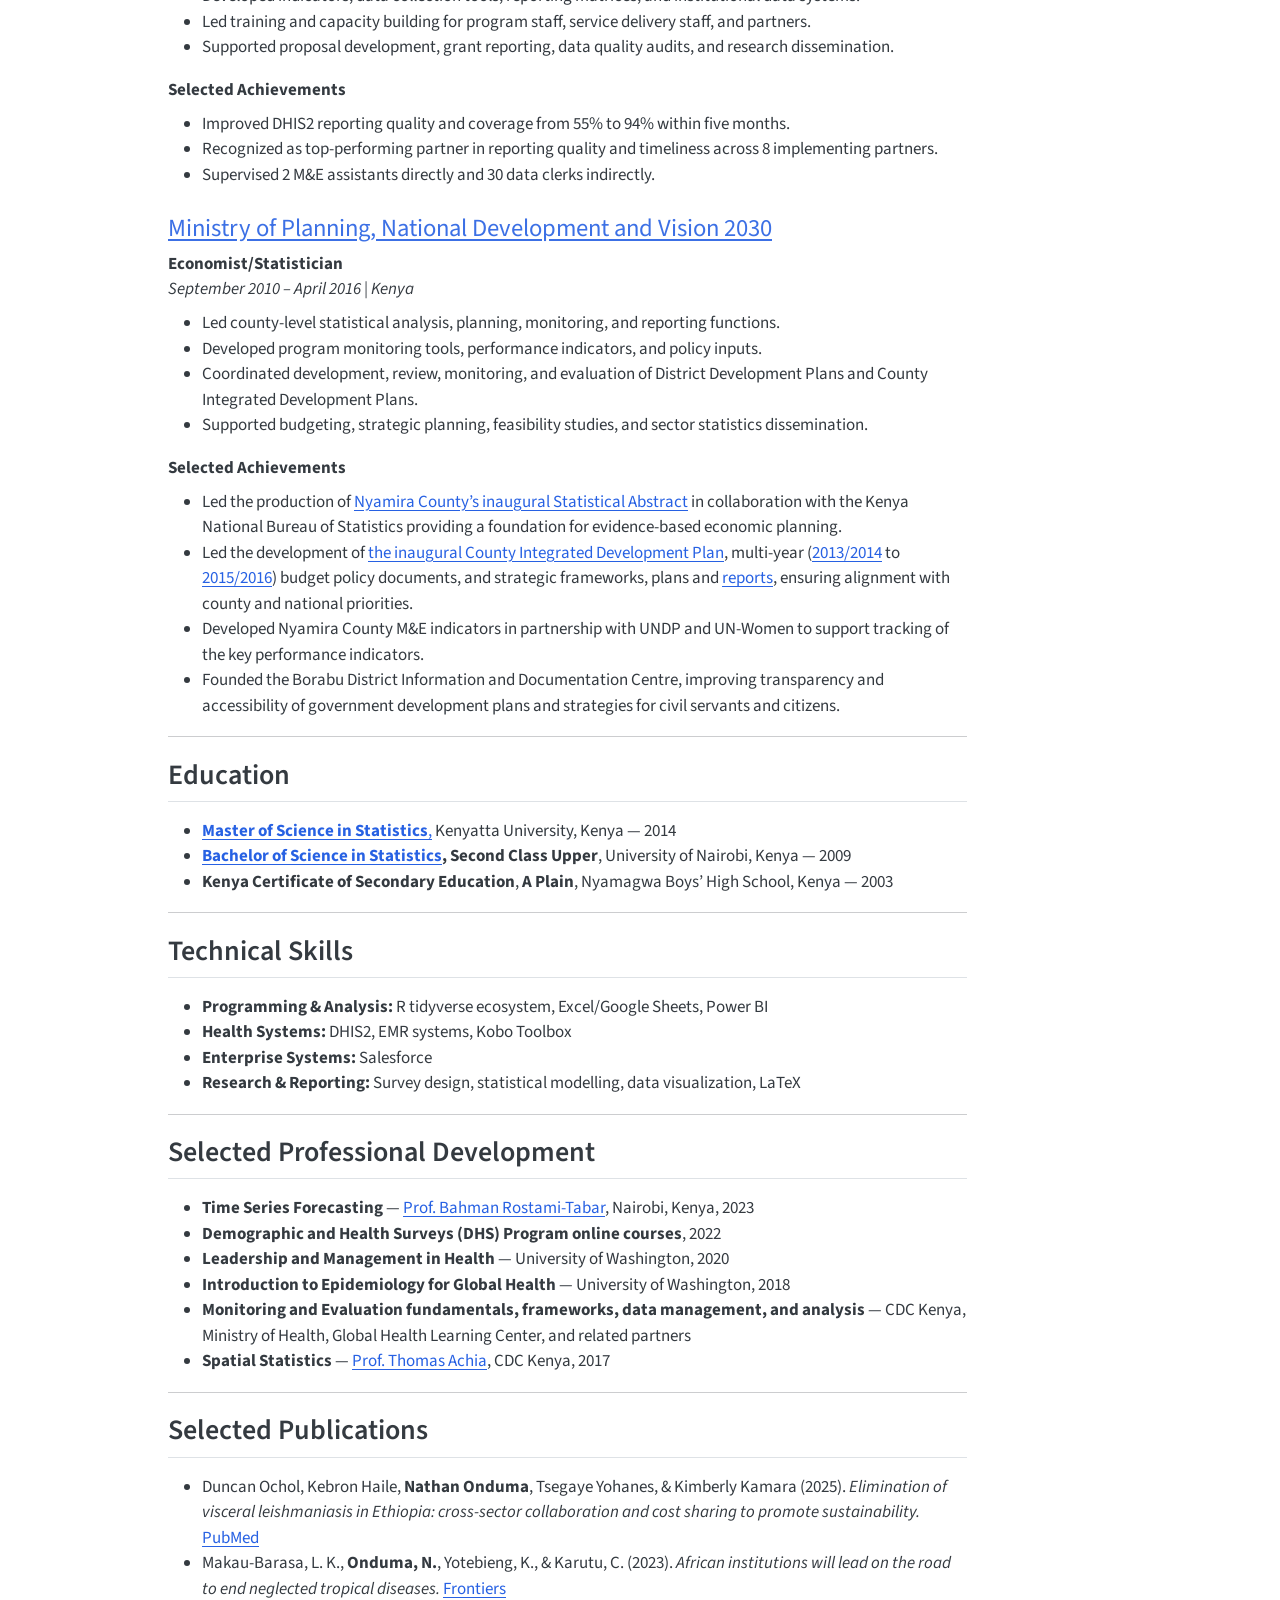
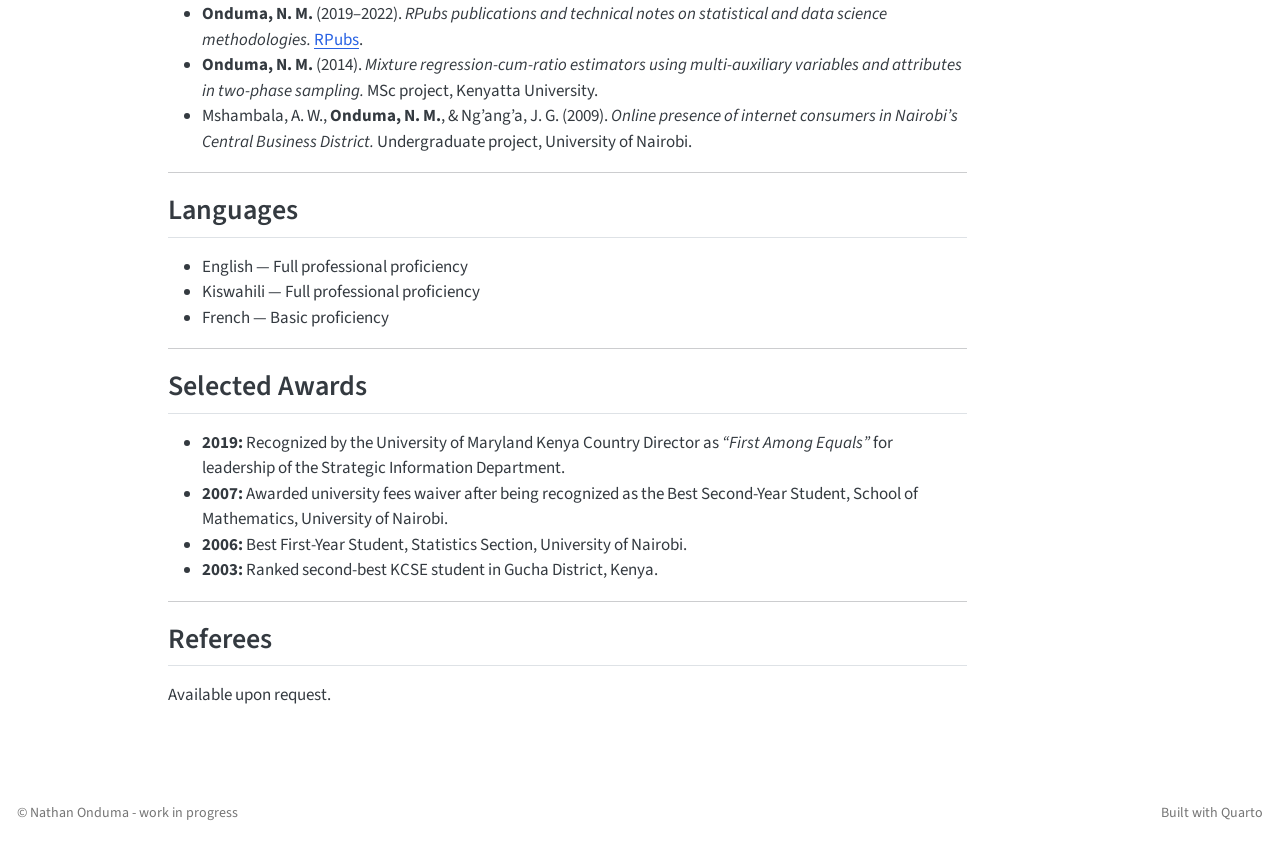
==== commit db63ce56: "Built site for gh-pages" ====
--- a/cv.html
+++ b/cv.html
@@ -183,7 +183,7 @@
 <hr>
 <section id="professional-summary" class="level2">
 <h2 class="anchored" data-anchor-id="professional-summary">Professional Summary</h2>
-<p>Senior MEAL, Statistics, and Health Information Systems leader with 15+ years of experience leading multi-country measurement, learning, and data systems initiatives across Africa. Proven expertise in performance measurement, statistical analysis, health information systems strengthening, data quality improvement, and translating complex evidence into strategic decisions for governments, donors, and implementing partners.</p>
+<p>Senior MEAL, Statistics, and Data Systems leader with 15+ years of experience leading multi-country measurement, evaluation, learning, and evidence-generation initiatives across Africa. Proven expertise in performance measurement, statistical analysis, data systems strengthening, organizational learning, and translating complex evidence into strategic decisions for governments, donors, and implementing partners.</p>
 <hr>
 </section>
 <section id="core-competencies" class="level2">
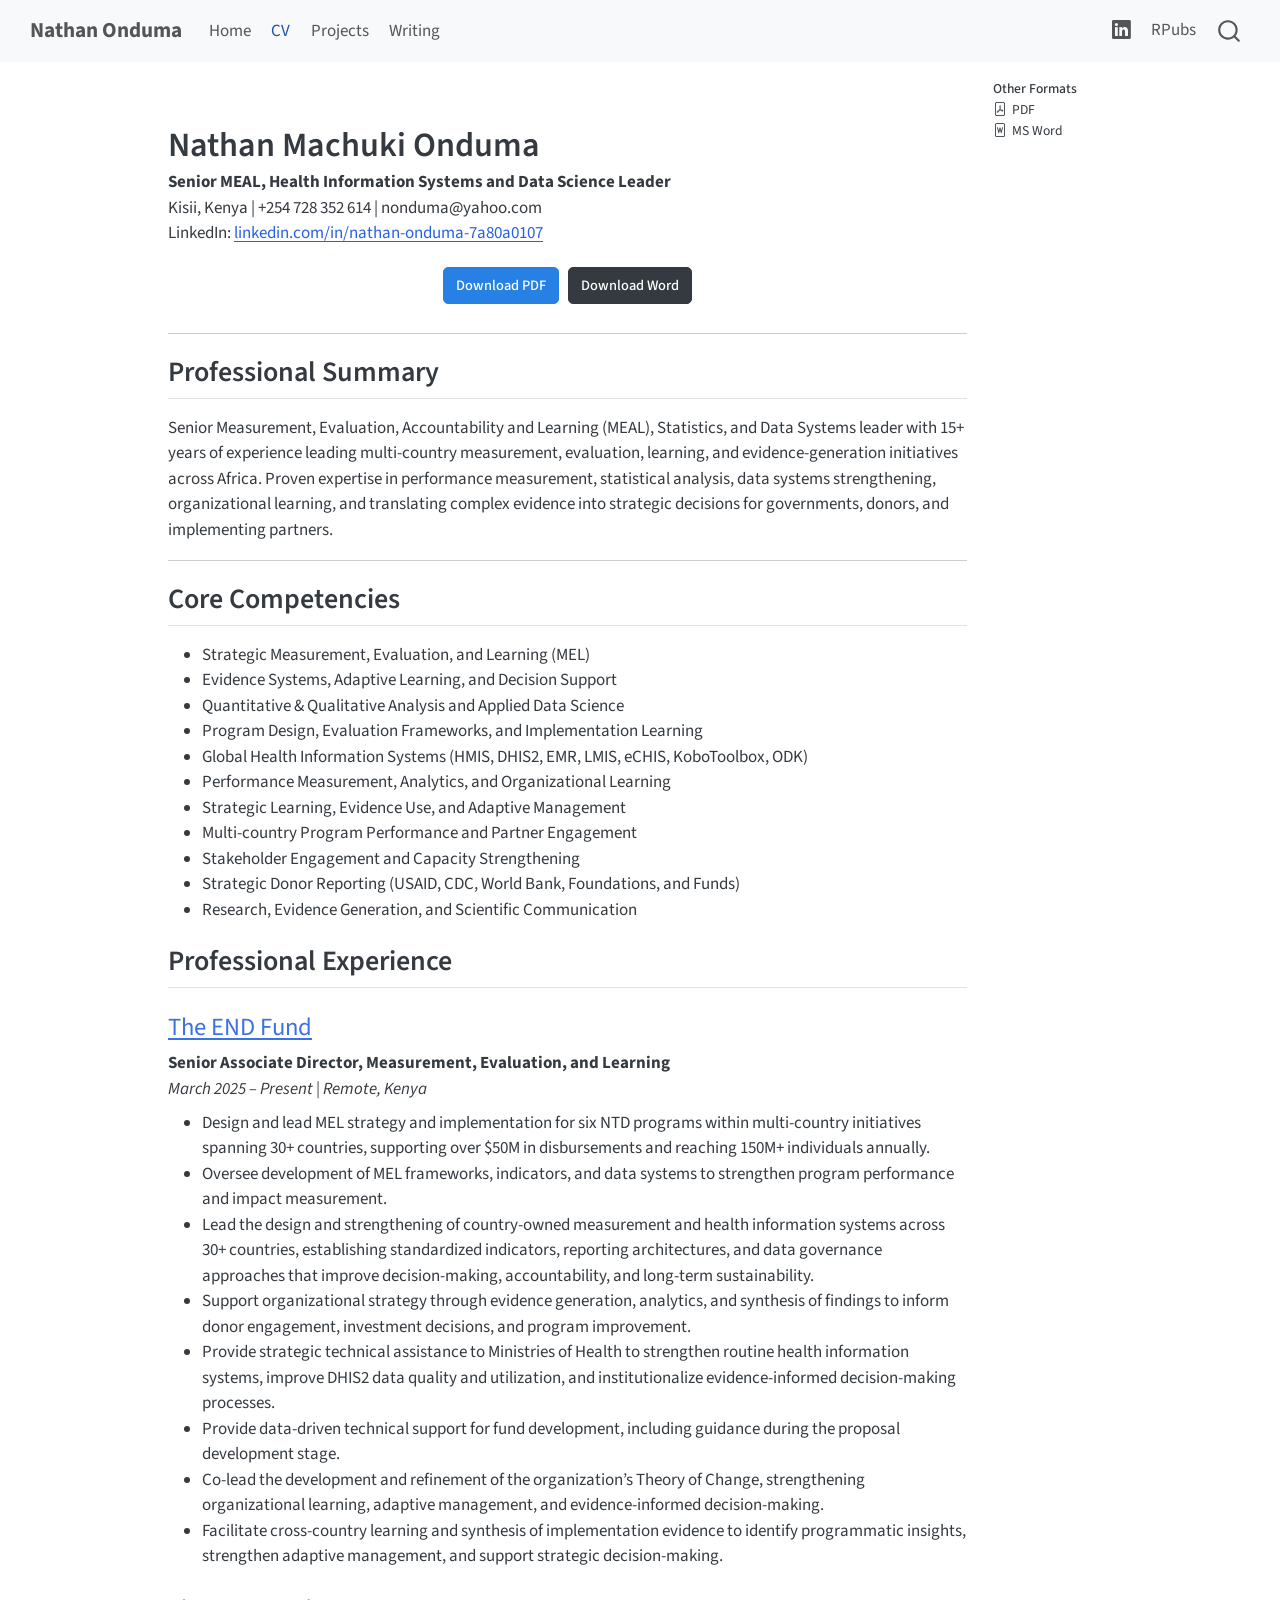
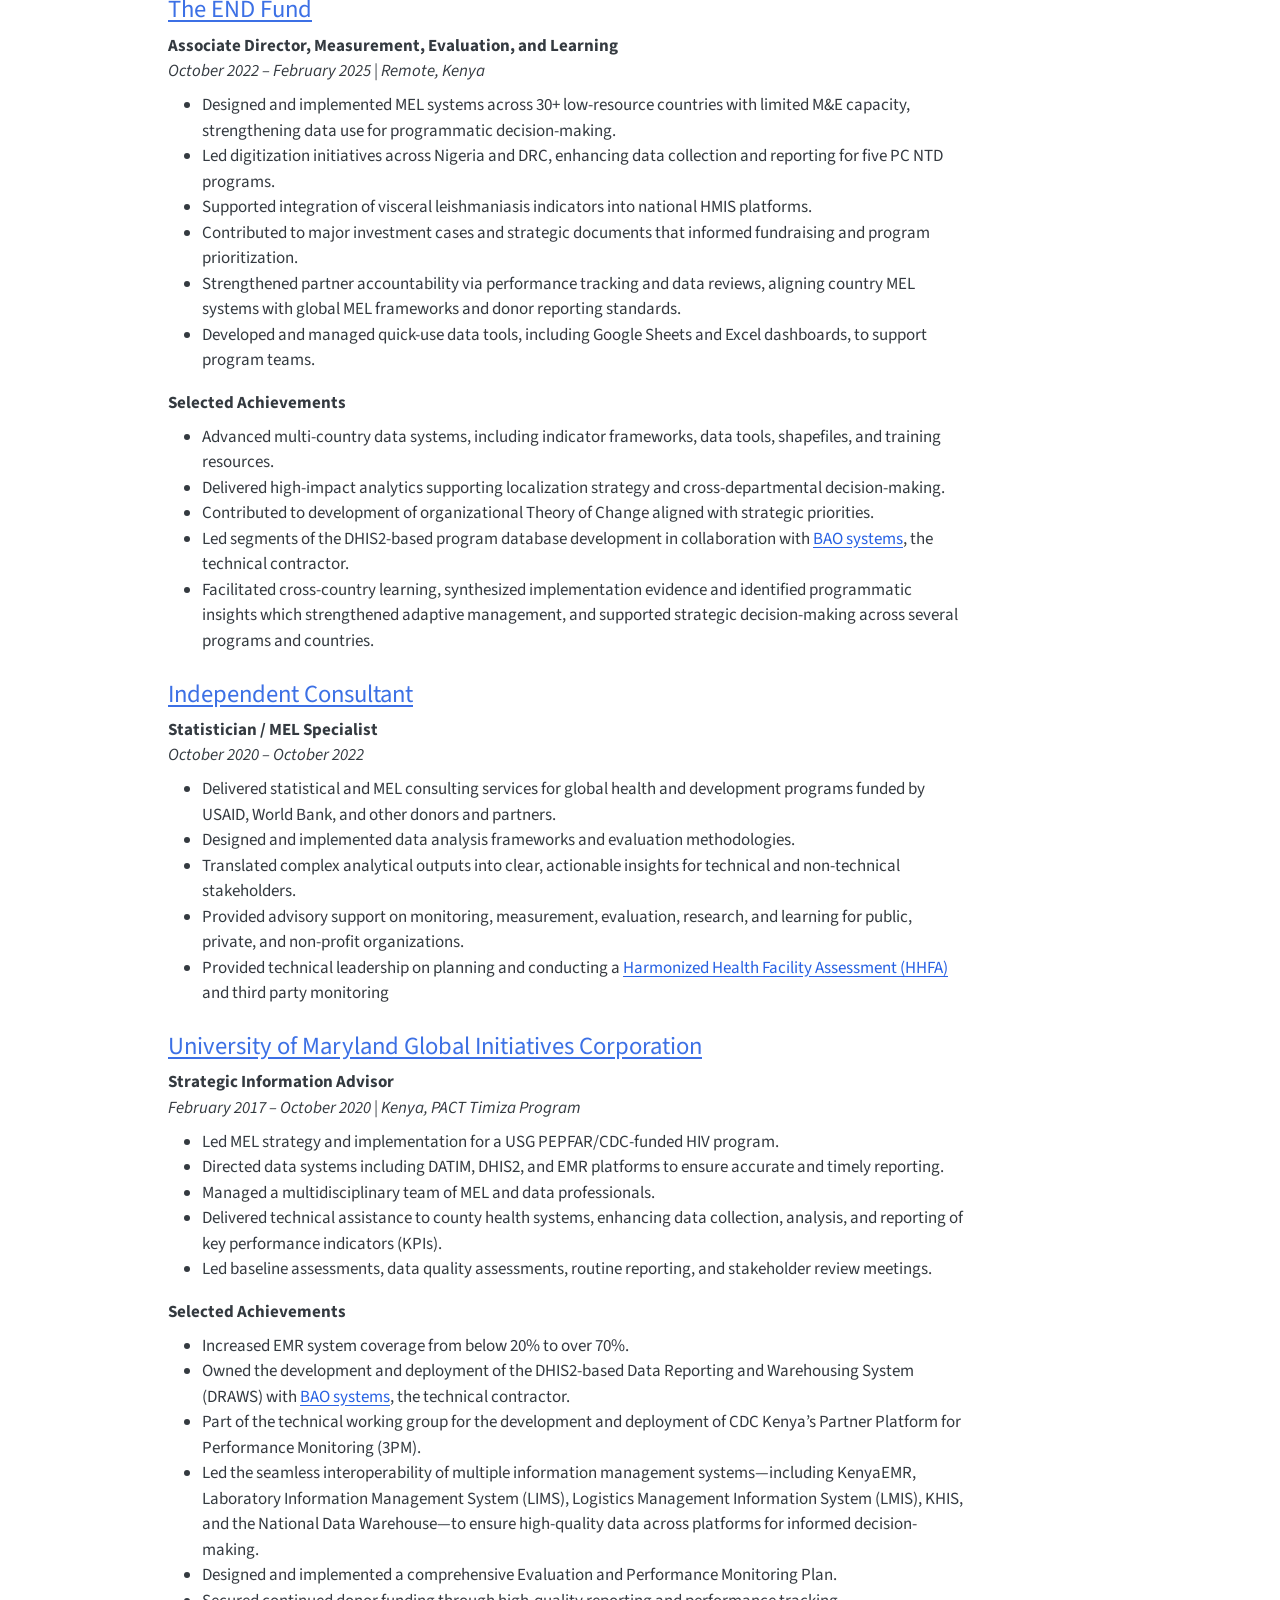
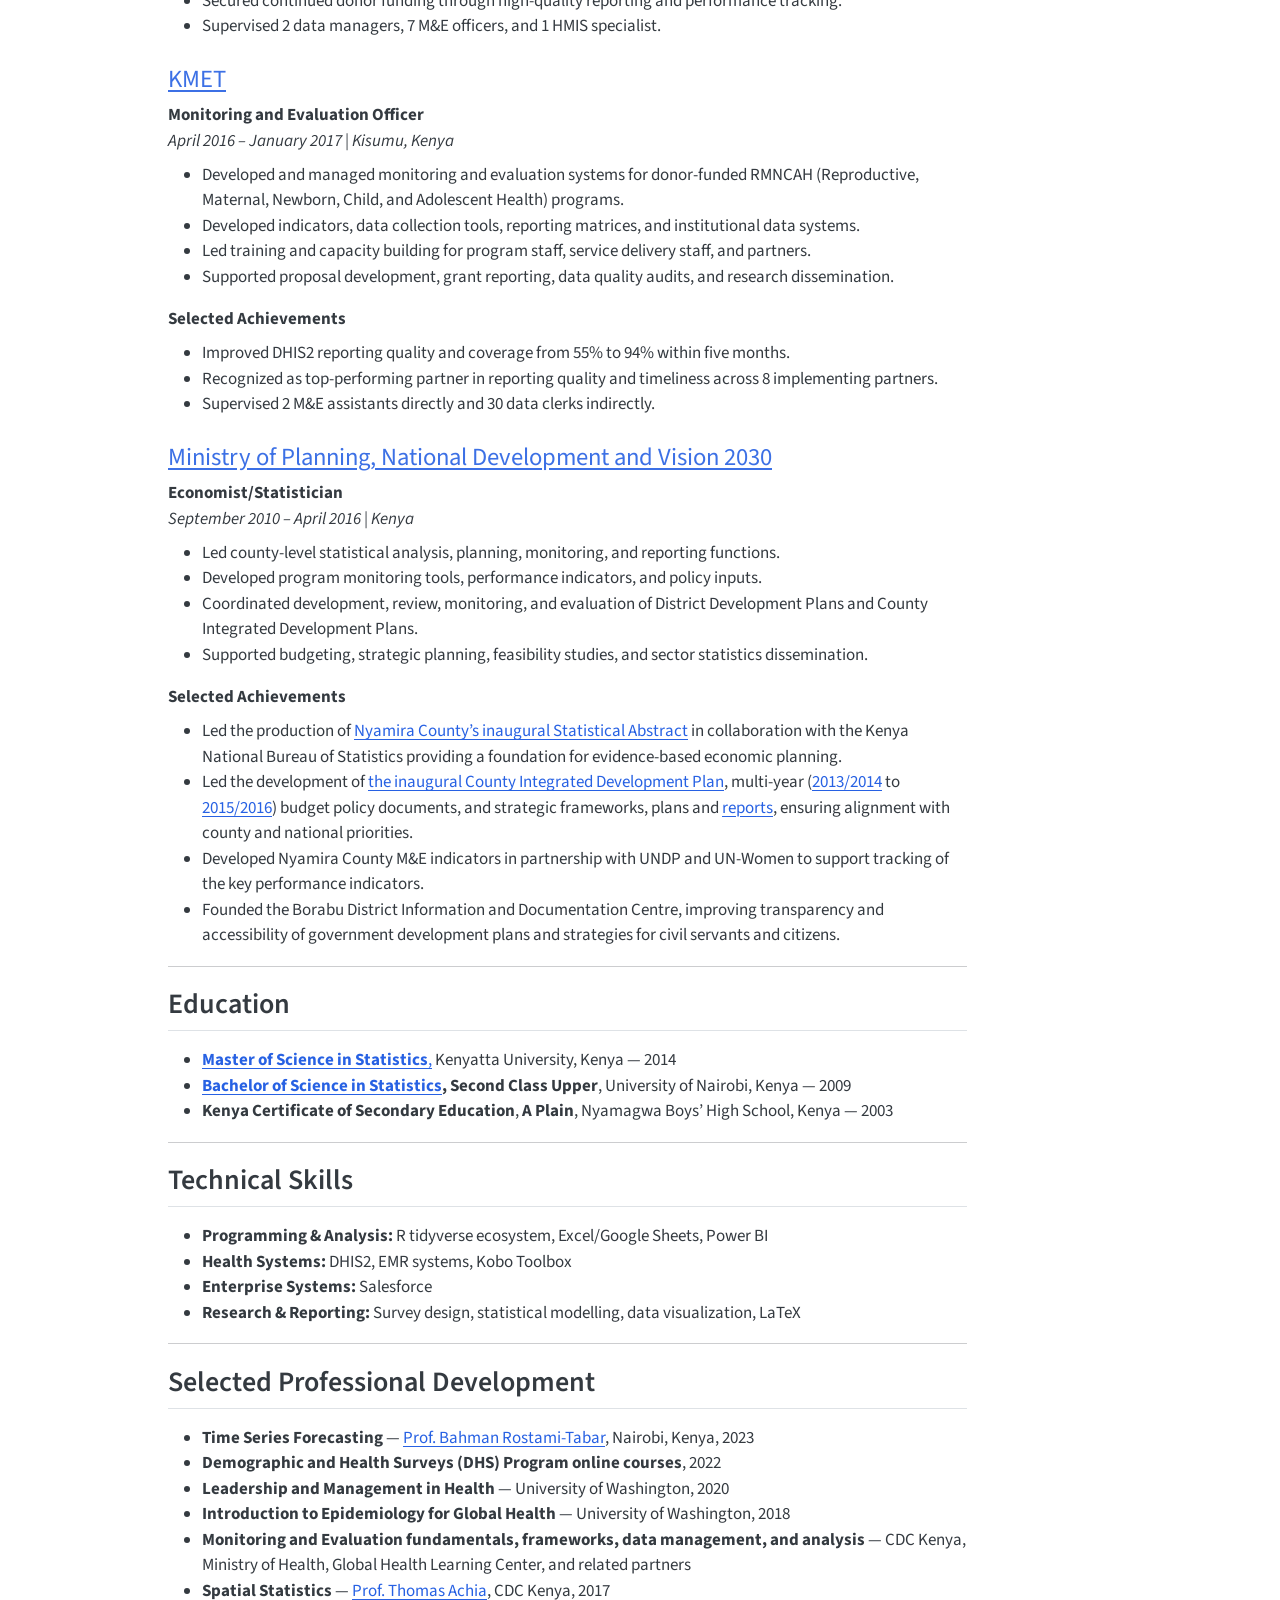
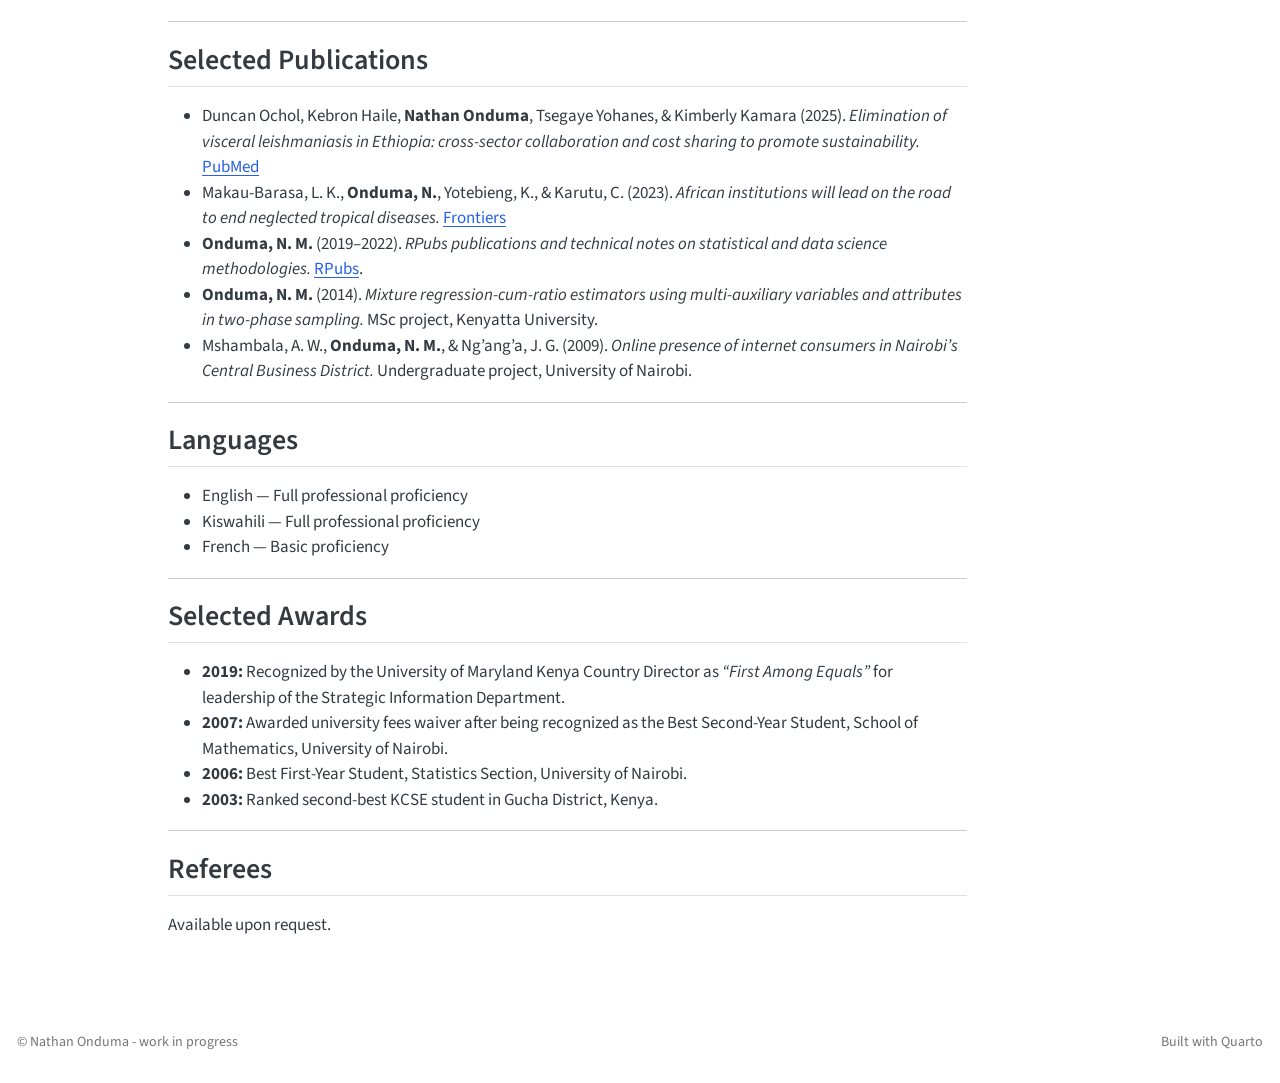
==== commit 0d91a188: "Built site for gh-pages" ====
--- a/cv.html
+++ b/cv.html
@@ -183,7 +183,7 @@
 <hr>
 <section id="professional-summary" class="level2">
 <h2 class="anchored" data-anchor-id="professional-summary">Professional Summary</h2>
-<p>Senior MEAL, Statistics, and Data Systems leader with 15+ years of experience leading multi-country measurement, evaluation, learning, and evidence-generation initiatives across Africa. Proven expertise in performance measurement, statistical analysis, data systems strengthening, organizational learning, and translating complex evidence into strategic decisions for governments, donors, and implementing partners.</p>
+<p>Senior Measurement, Evaluation, Accountability and Learning (MEAL), Statistics, and Data Systems leader with 15+ years of experience leading multi-country measurement, evaluation, learning, and evidence-generation initiatives across Africa. Proven expertise in performance measurement, statistical analysis, data systems strengthening, organizational learning, and translating complex evidence into strategic decisions for governments, donors, and implementing partners.</p>
 <hr>
 </section>
 <section id="core-competencies" class="level2">
@@ -195,6 +195,7 @@
 <li>Program Design, Evaluation Frameworks, and Implementation Learning</li>
 <li>Global Health Information Systems (HMIS, DHIS2, EMR, LMIS, eCHIS, KoboToolbox, ODK)</li>
 <li>Performance Measurement, Analytics, and Organizational Learning</li>
+<li>Strategic Learning, Evidence Use, and Adaptive Management</li>
 <li>Multi-country Program Performance and Partner Engagement</li>
 <li>Stakeholder Engagement and Capacity Strengthening</li>
 <li>Strategic Donor Reporting (USAID, CDC, World Bank, Foundations, and Funds)</li>
@@ -211,9 +212,11 @@
 <li>Design and lead MEL strategy and implementation for six NTD programs within multi‑country initiatives spanning 30+ countries, supporting over $50M in disbursements and reaching 150M+ individuals annually.</li>
 <li>Oversee development of MEL frameworks, indicators, and data systems to strengthen program performance and impact measurement.</li>
 <li>Lead the design and strengthening of country-owned measurement and health information systems across 30+ countries, establishing standardized indicators, reporting architectures, and data governance approaches that improve decision-making, accountability, and long-term sustainability.</li>
-<li>Support organizational strategy through advanced data analysis and evidence generation for donor and board reporting.</li>
+<li>Support organizational strategy through evidence generation, analytics, and synthesis of findings to inform donor engagement, investment decisions, and program improvement.</li>
 <li>Provide strategic technical assistance to Ministries of Health to strengthen routine health information systems, improve DHIS2 data quality and utilization, and institutionalize evidence-informed decision-making processes.</li>
 <li>Provide data‑driven technical support for fund development, including guidance during the proposal development stage.</li>
+<li>Co-lead the development and refinement of the organization’s Theory of Change, strengthening organizational learning, adaptive management, and evidence-informed decision-making.</li>
+<li>Facilitate cross-country learning and synthesis of implementation evidence to identify programmatic insights, strengthen adaptive management, and support strategic decision-making.</li>
 </ul>
 </section>
 <section id="the-end-fund-1" class="level3">
@@ -234,6 +237,7 @@
 <li>Delivered high-impact analytics supporting localization strategy and cross-departmental decision-making.</li>
 <li>Contributed to development of organizational Theory of Change aligned with strategic priorities.</li>
 <li>Led segments of the DHIS2-based program database development in collaboration with <a href="https://baosystems.com/">BAO systems</a>, the technical contractor.</li>
+<li>Facilitated cross-country learning, synthesized implementation evidence and identified programmatic insights which strengthened adaptive management, and supported strategic decision-making across several programs and countries.</li>
 </ul>
 </section>
 <section id="independent-consultant" class="level3">
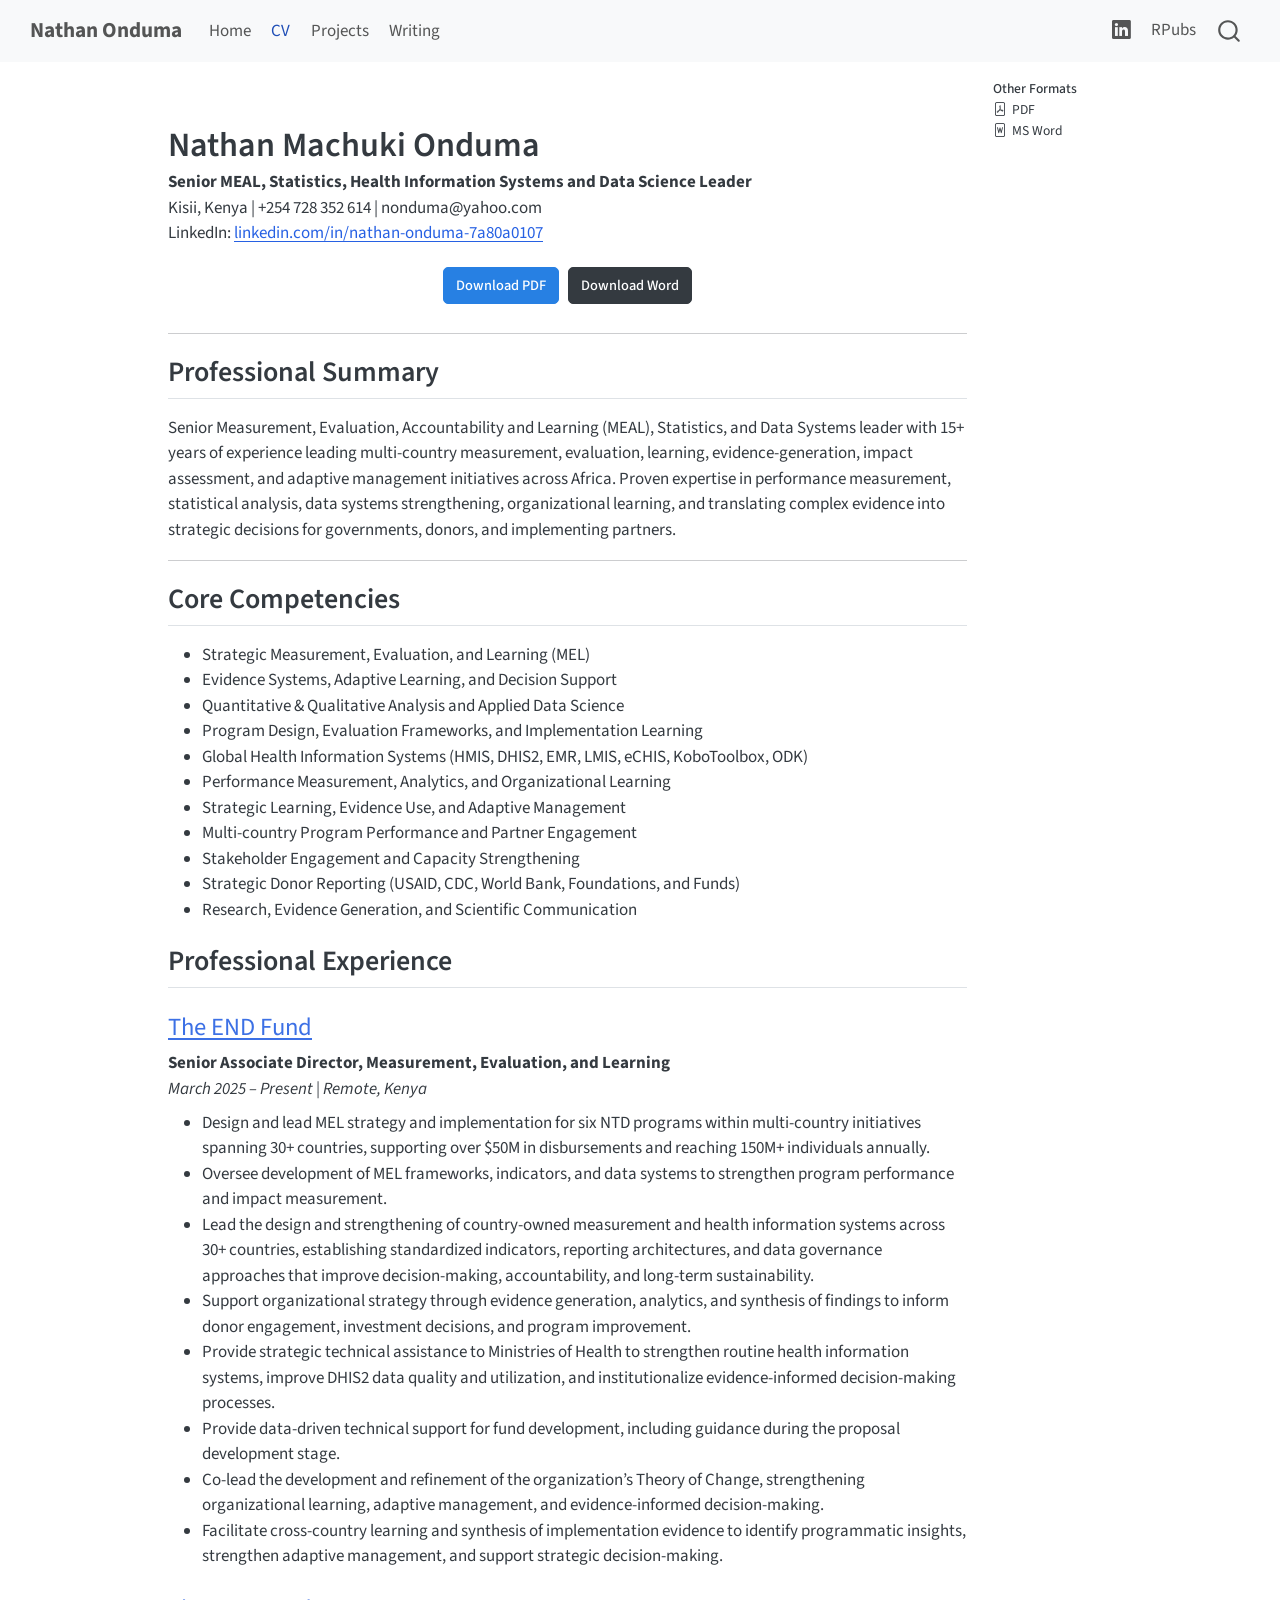
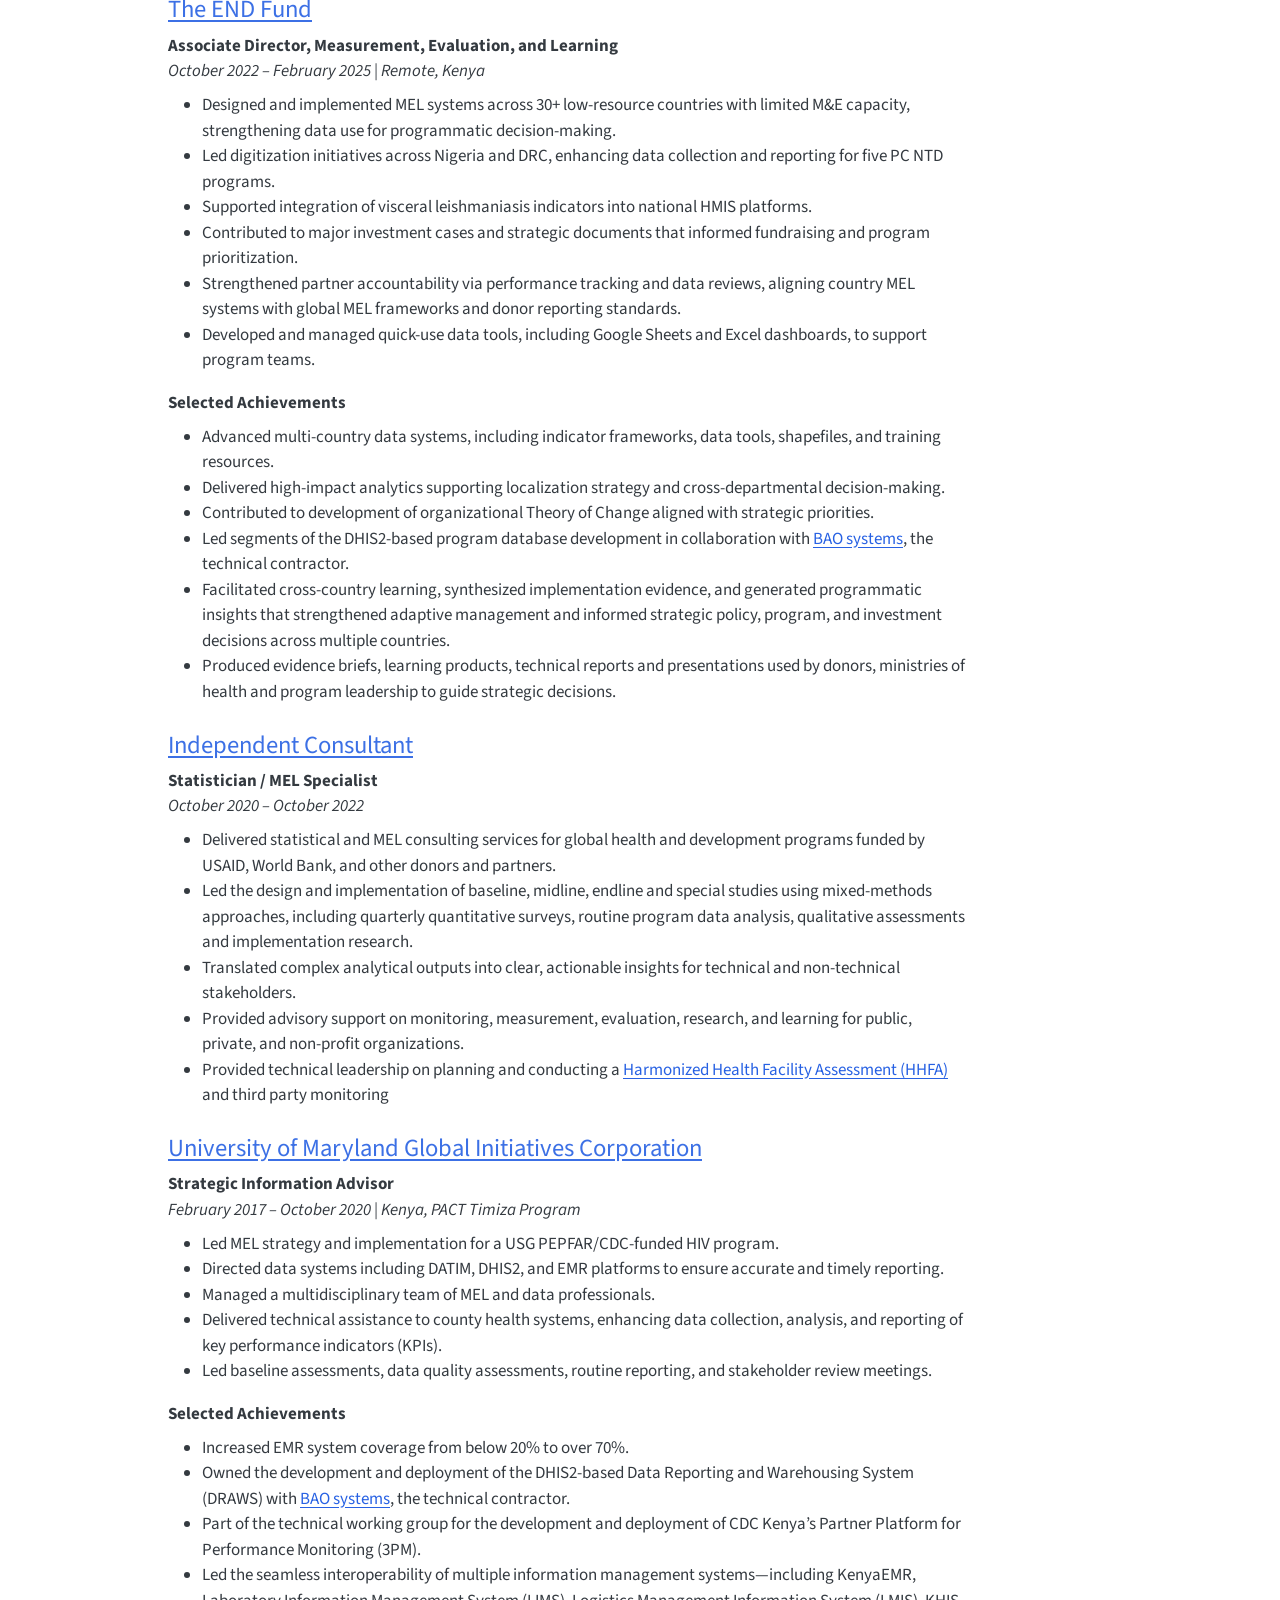
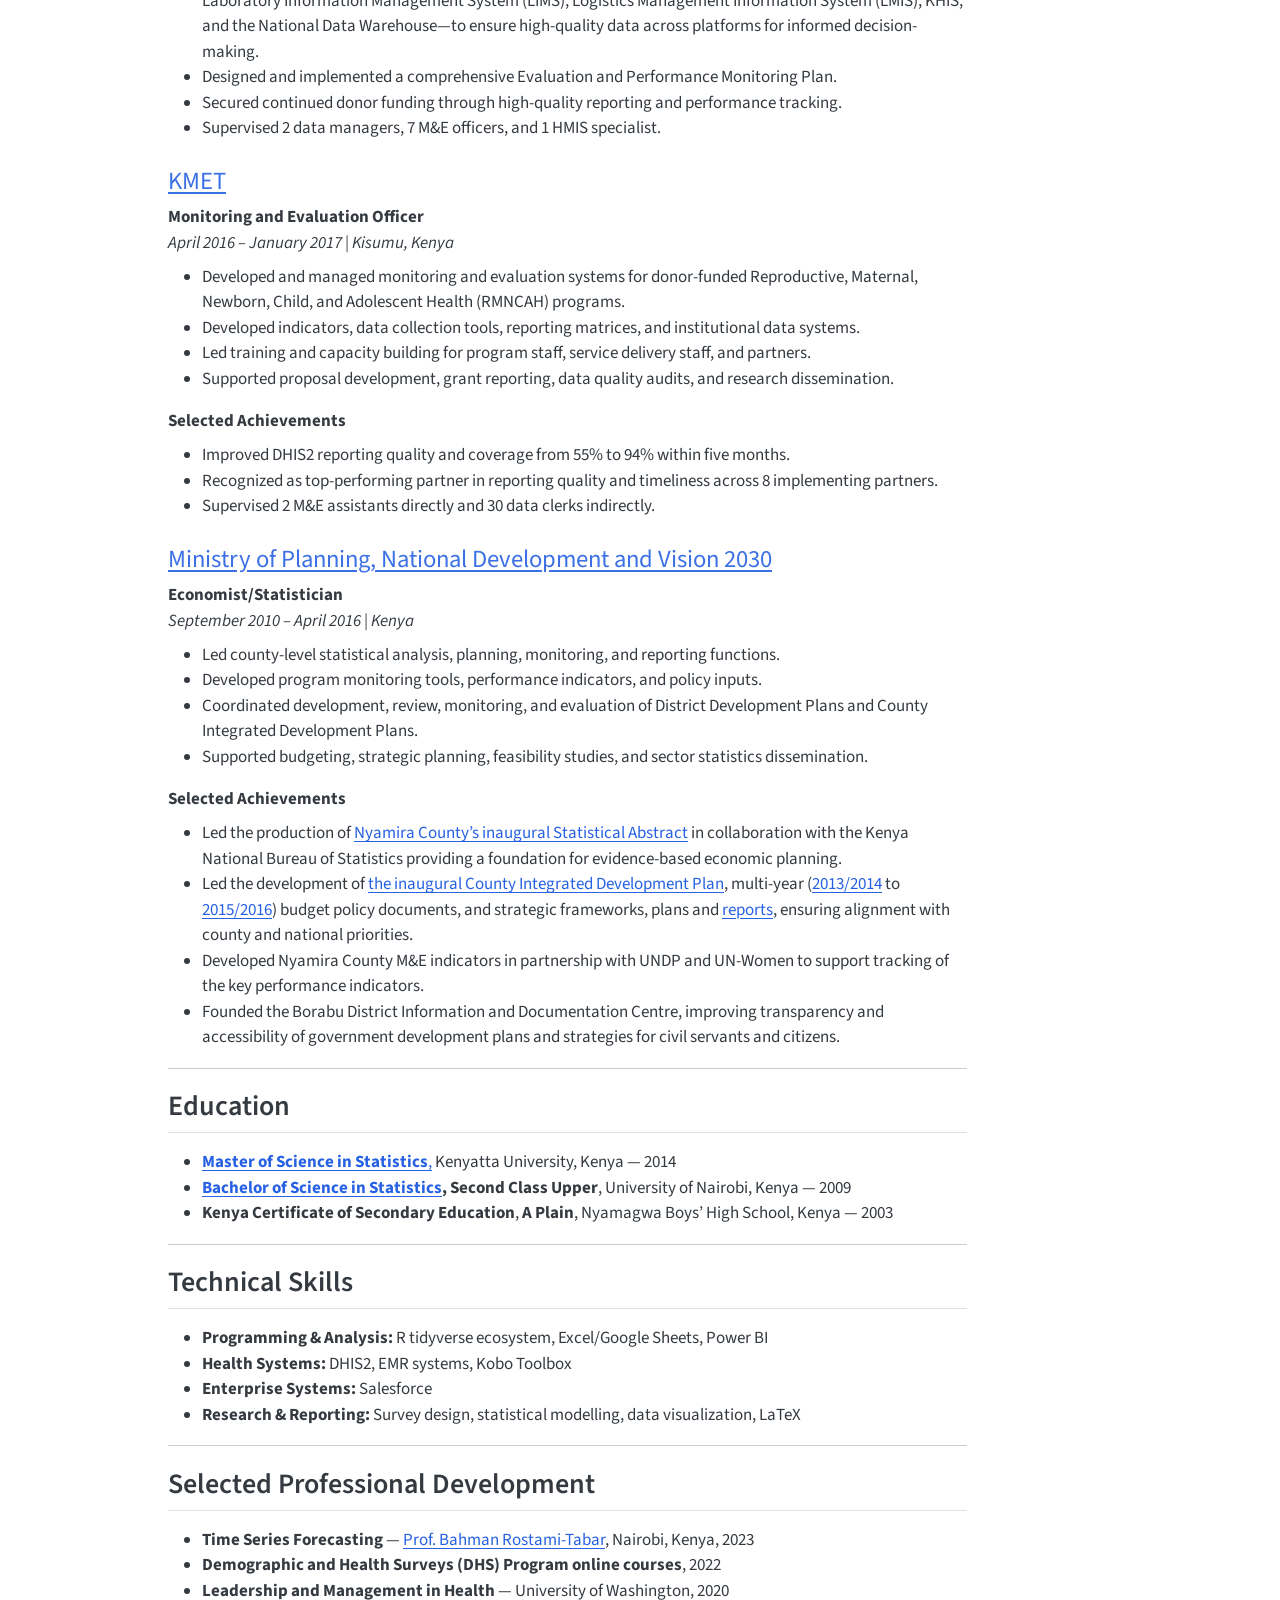
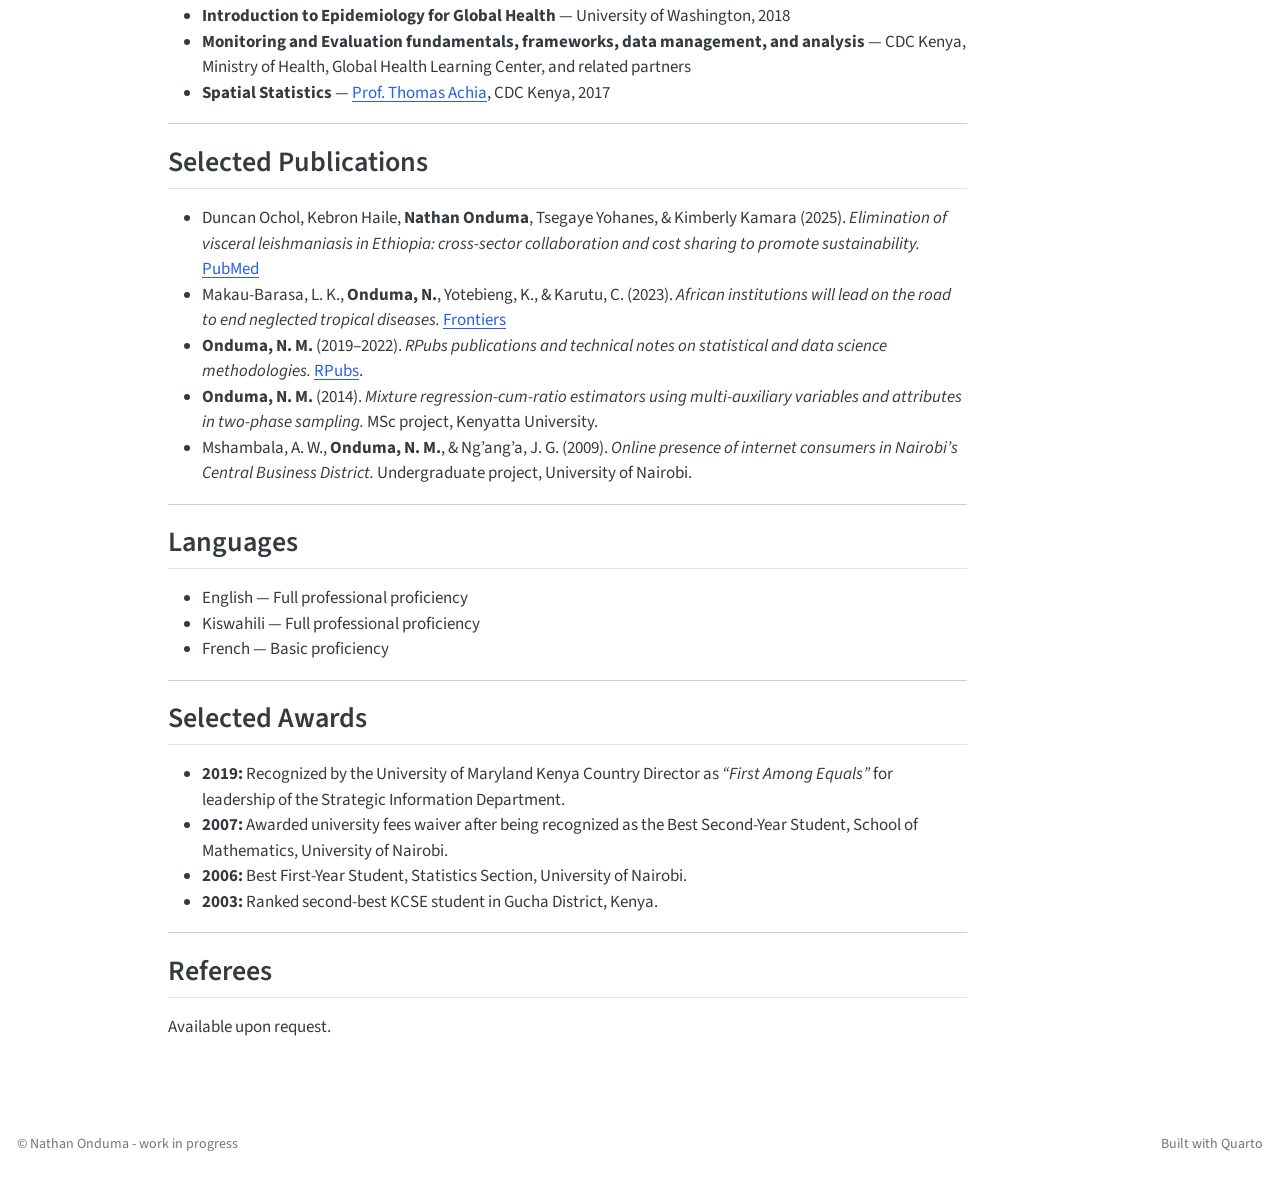
==== commit 7d0cd415: "Built site for gh-pages" ====
--- a/cv.html
+++ b/cv.html
@@ -174,7 +174,7 @@
 </style>
 <section id="nathan-machuki-onduma" class="level1">
 <h1>Nathan Machuki Onduma</h1>
-<p><strong>Senior MEAL, Health Information Systems and Data Science Leader</strong><br>
+<p><strong>Senior MEAL, Statistics, Health Information Systems and Data Science Leader</strong><br>
 Kisii, Kenya | +254 728 352 614 | nonduma@yahoo.com<br>
 LinkedIn: <a href="https://www.linkedin.com/in/nathan-onduma-7a80a0107/">linkedin.com/in/nathan-onduma-7a80a0107</a></p>
 <div class="download-buttons">
@@ -183,7 +183,7 @@
 <hr>
 <section id="professional-summary" class="level2">
 <h2 class="anchored" data-anchor-id="professional-summary">Professional Summary</h2>
-<p>Senior Measurement, Evaluation, Accountability and Learning (MEAL), Statistics, and Data Systems leader with 15+ years of experience leading multi-country measurement, evaluation, learning, and evidence-generation initiatives across Africa. Proven expertise in performance measurement, statistical analysis, data systems strengthening, organizational learning, and translating complex evidence into strategic decisions for governments, donors, and implementing partners.</p>
+<p>Senior Measurement, Evaluation, Accountability and Learning (MEAL), Statistics, and Data Systems leader with 15+ years of experience leading multi-country measurement, evaluation, learning, evidence-generation, impact assessment, and adaptive management initiatives across Africa. Proven expertise in performance measurement, statistical analysis, data systems strengthening, organizational learning, and translating complex evidence into strategic decisions for governments, donors, and implementing partners.</p>
 <hr>
 </section>
 <section id="core-competencies" class="level2">
@@ -237,7 +237,8 @@
 <li>Delivered high-impact analytics supporting localization strategy and cross-departmental decision-making.</li>
 <li>Contributed to development of organizational Theory of Change aligned with strategic priorities.</li>
 <li>Led segments of the DHIS2-based program database development in collaboration with <a href="https://baosystems.com/">BAO systems</a>, the technical contractor.</li>
-<li>Facilitated cross-country learning, synthesized implementation evidence and identified programmatic insights which strengthened adaptive management, and supported strategic decision-making across several programs and countries.</li>
+<li>Facilitated cross-country learning, synthesized implementation evidence, and generated programmatic insights that strengthened adaptive management and informed strategic policy, program, and investment decisions across multiple countries.</li>
+<li>Produced evidence briefs, learning products, technical reports and presentations used by donors, ministries of health and program leadership to guide strategic decisions.</li>
 </ul>
 </section>
 <section id="independent-consultant" class="level3">
@@ -246,7 +247,7 @@
 <em>October 2020 – October 2022</em></p>
 <ul>
 <li>Delivered statistical and MEL consulting services for global health and development programs funded by USAID, World Bank, and other donors and partners.</li>
-<li>Designed and implemented data analysis frameworks and evaluation methodologies.</li>
+<li>Led the design and implementation of baseline, midline, endline and special studies using mixed-methods approaches, including quarterly quantitative surveys, routine program data analysis, qualitative assessments and implementation research.</li>
 <li>Translated complex analytical outputs into clear, actionable insights for technical and non-technical stakeholders.</li>
 <li>Provided advisory support on monitoring, measurement, evaluation, research, and learning for public, private, and non-profit organizations.</li>
 <li>Provided technical leadership on planning and conducting a <a href="https://www.who.int/data/data-collection-tools/harmonized-health-facility-assessment/introduction">Harmonized Health Facility Assessment (HHFA)</a> and third party monitoring</li>
@@ -279,7 +280,7 @@
 <p><strong>Monitoring and Evaluation Officer</strong><br>
 <em>April 2016 – January 2017 | Kisumu, Kenya</em></p>
 <ul>
-<li>Developed and managed monitoring and evaluation systems for donor-funded RMNCAH (Reproductive, Maternal, Newborn, Child, and Adolescent Health) programs.</li>
+<li>Developed and managed monitoring and evaluation systems for donor-funded Reproductive, Maternal, Newborn, Child, and Adolescent Health (RMNCAH) programs.</li>
 <li>Developed indicators, data collection tools, reporting matrices, and institutional data systems.</li>
 <li>Led training and capacity building for program staff, service delivery staff, and partners.</li>
 <li>Supported proposal development, grant reporting, data quality audits, and research dissemination.</li>
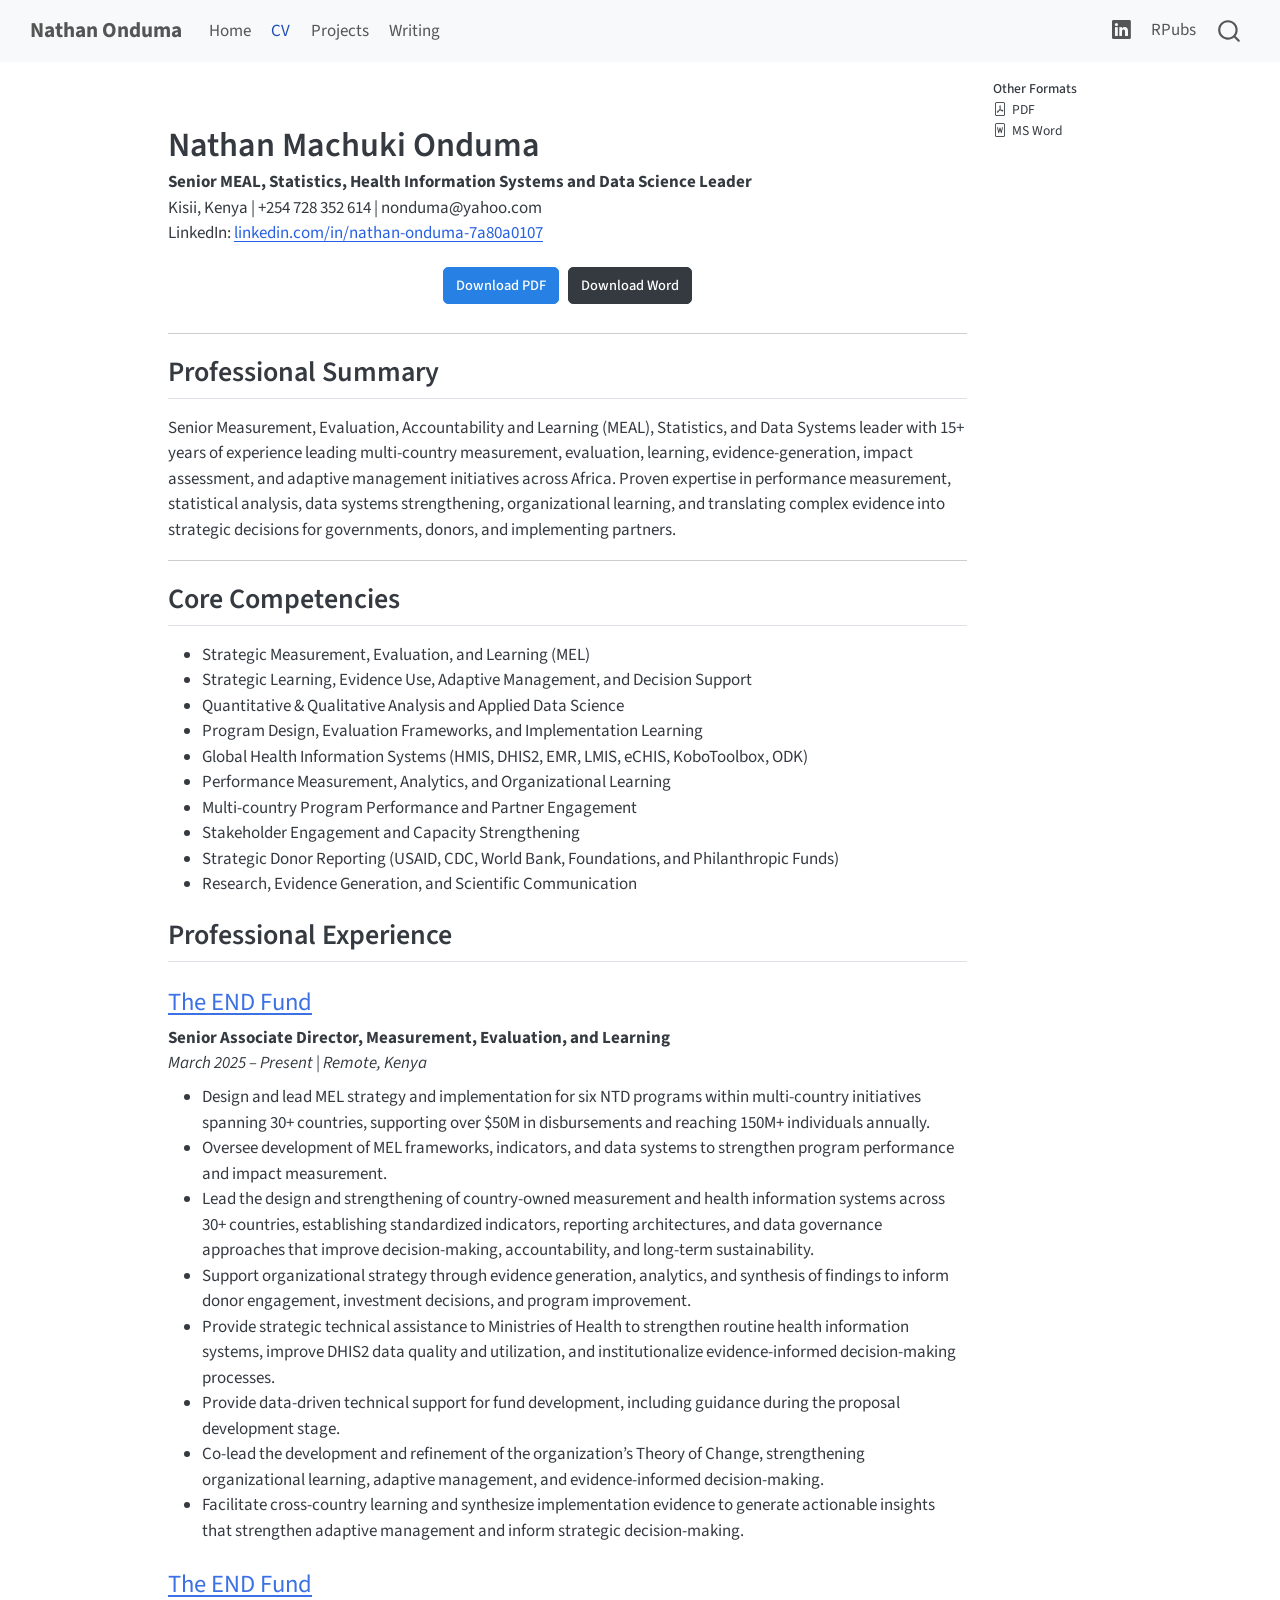
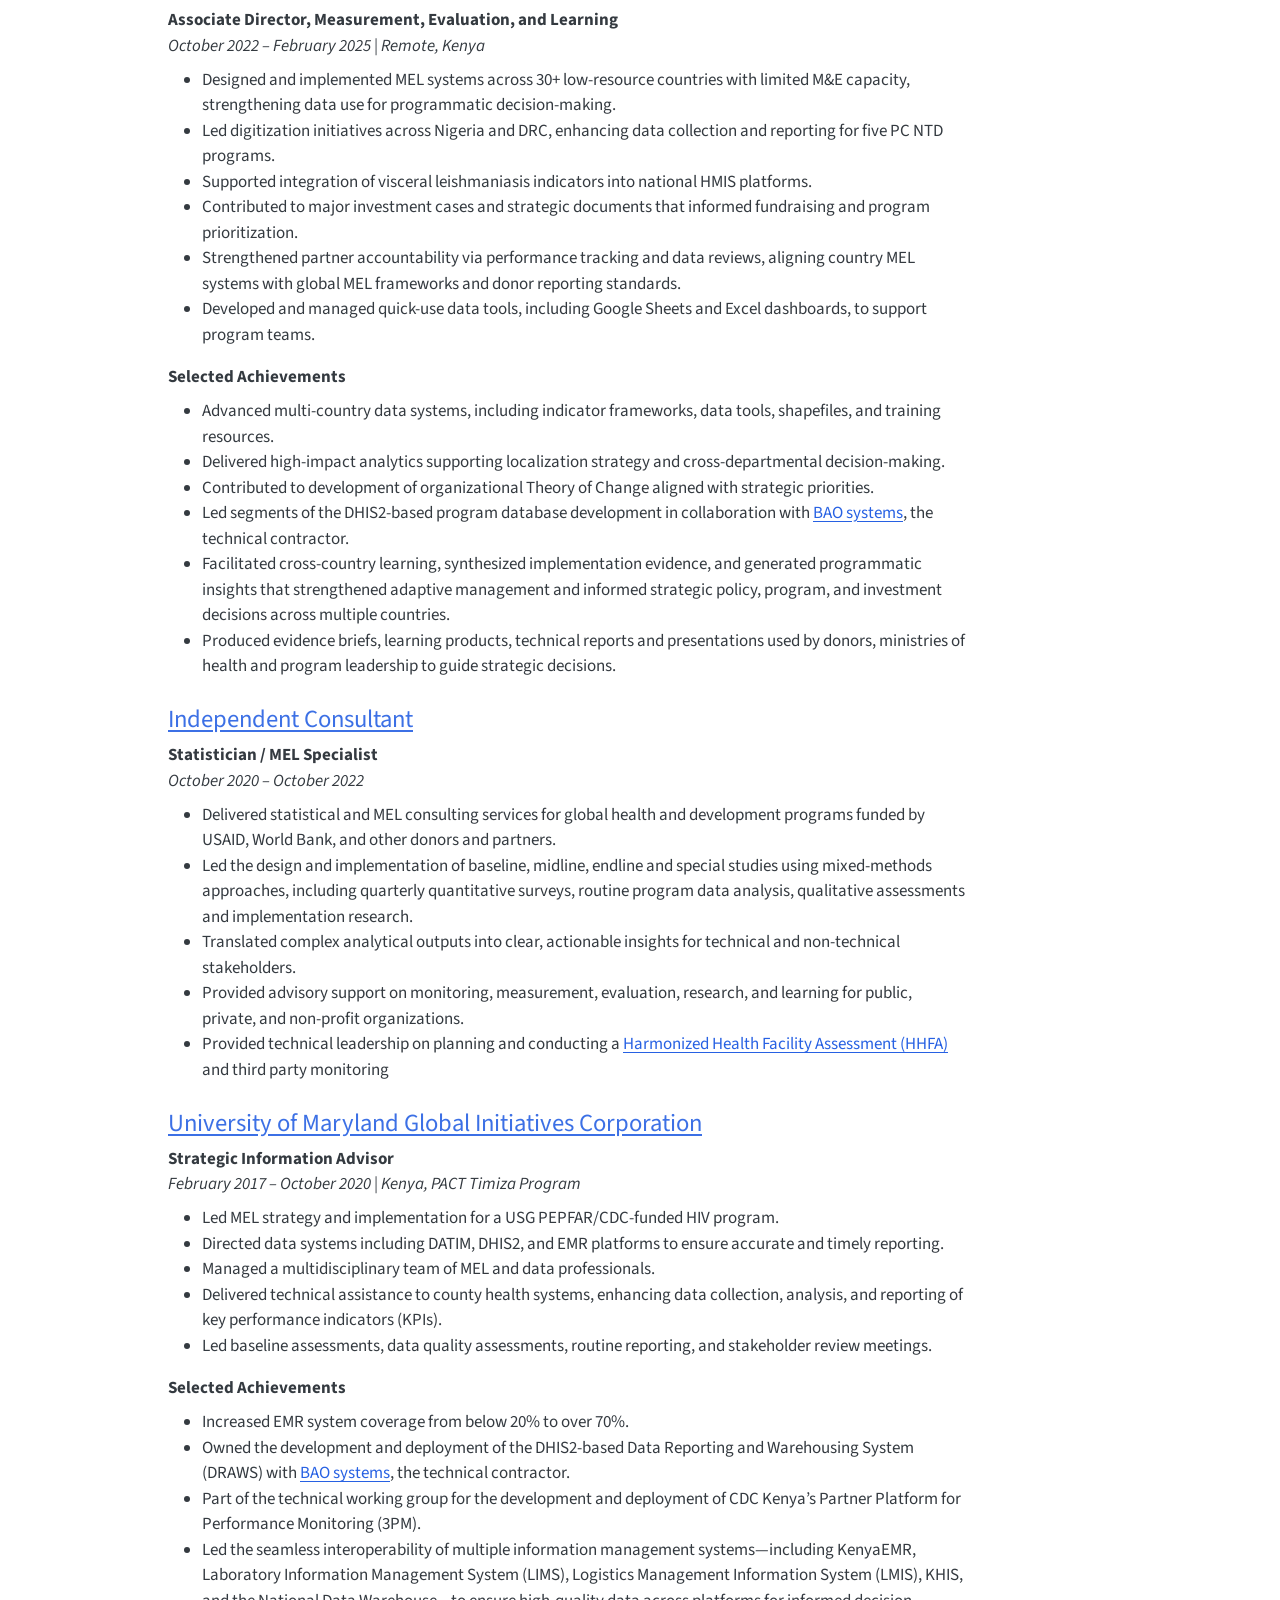
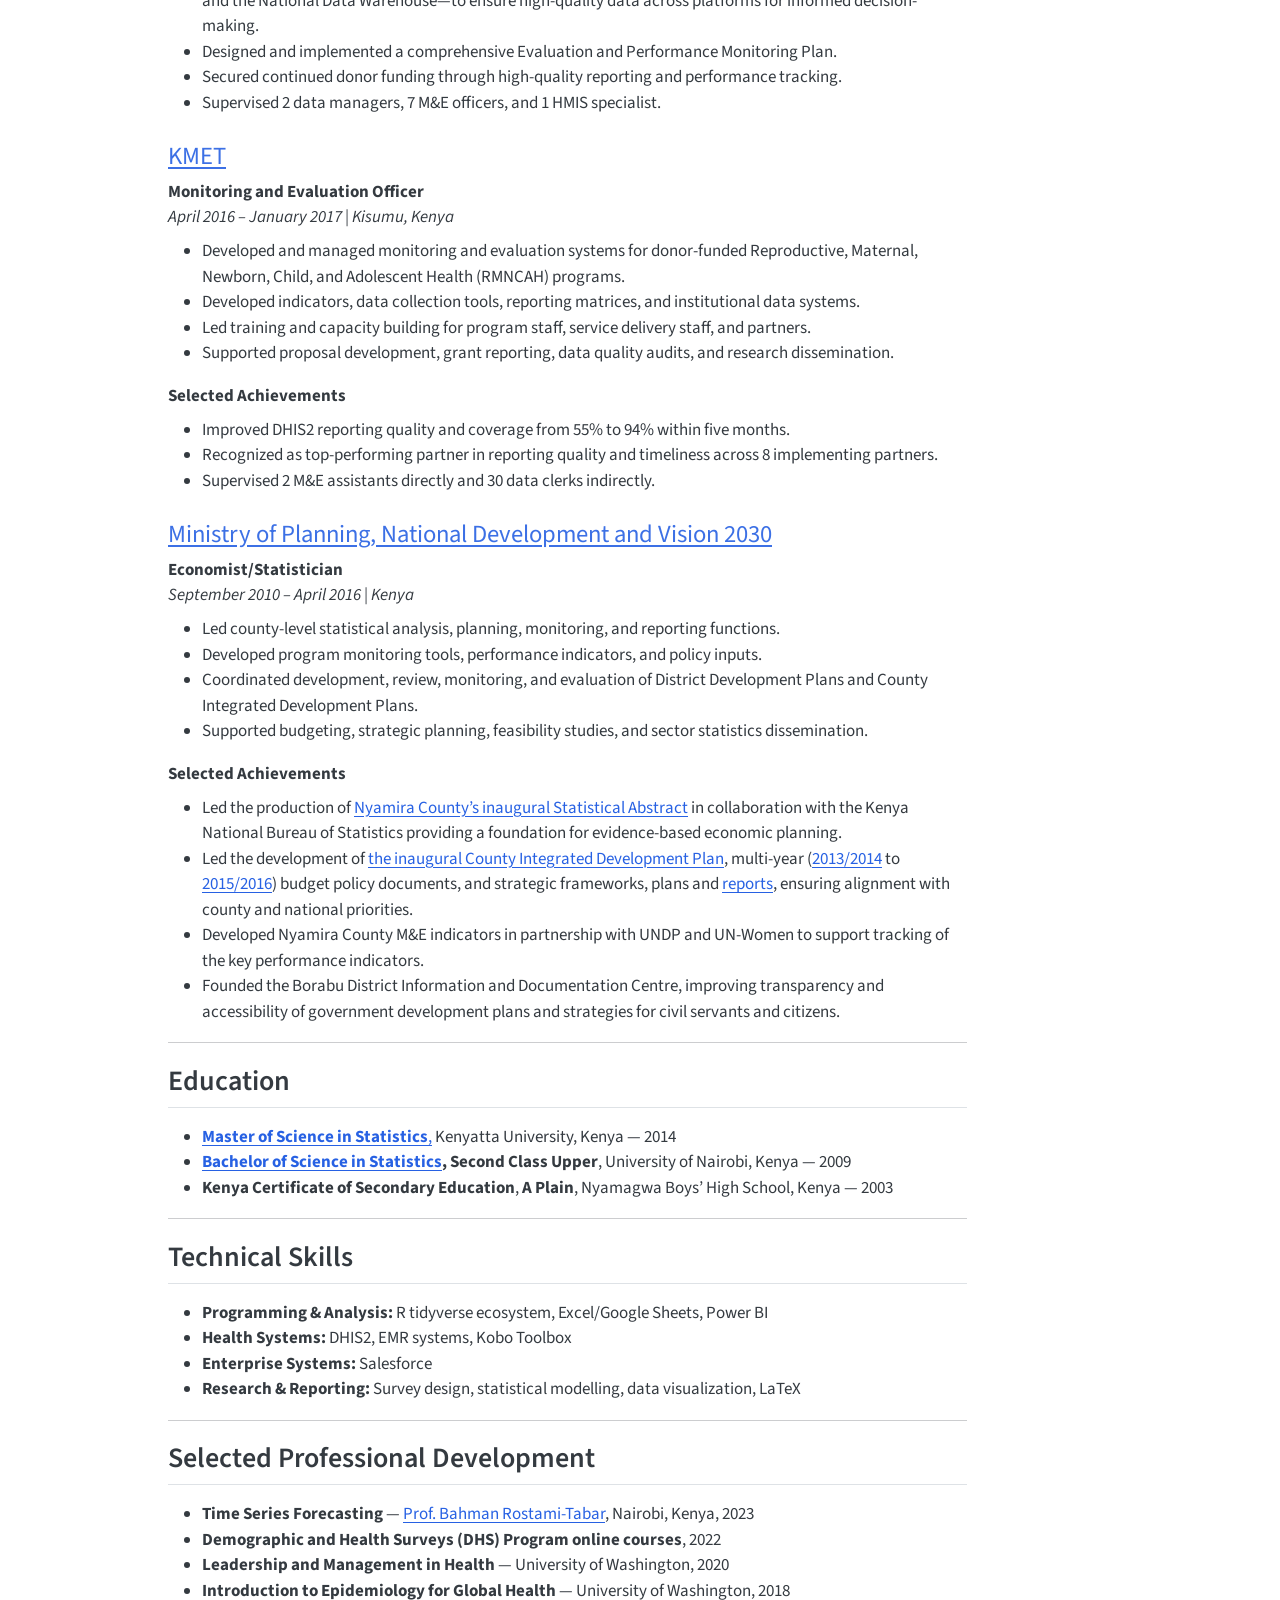
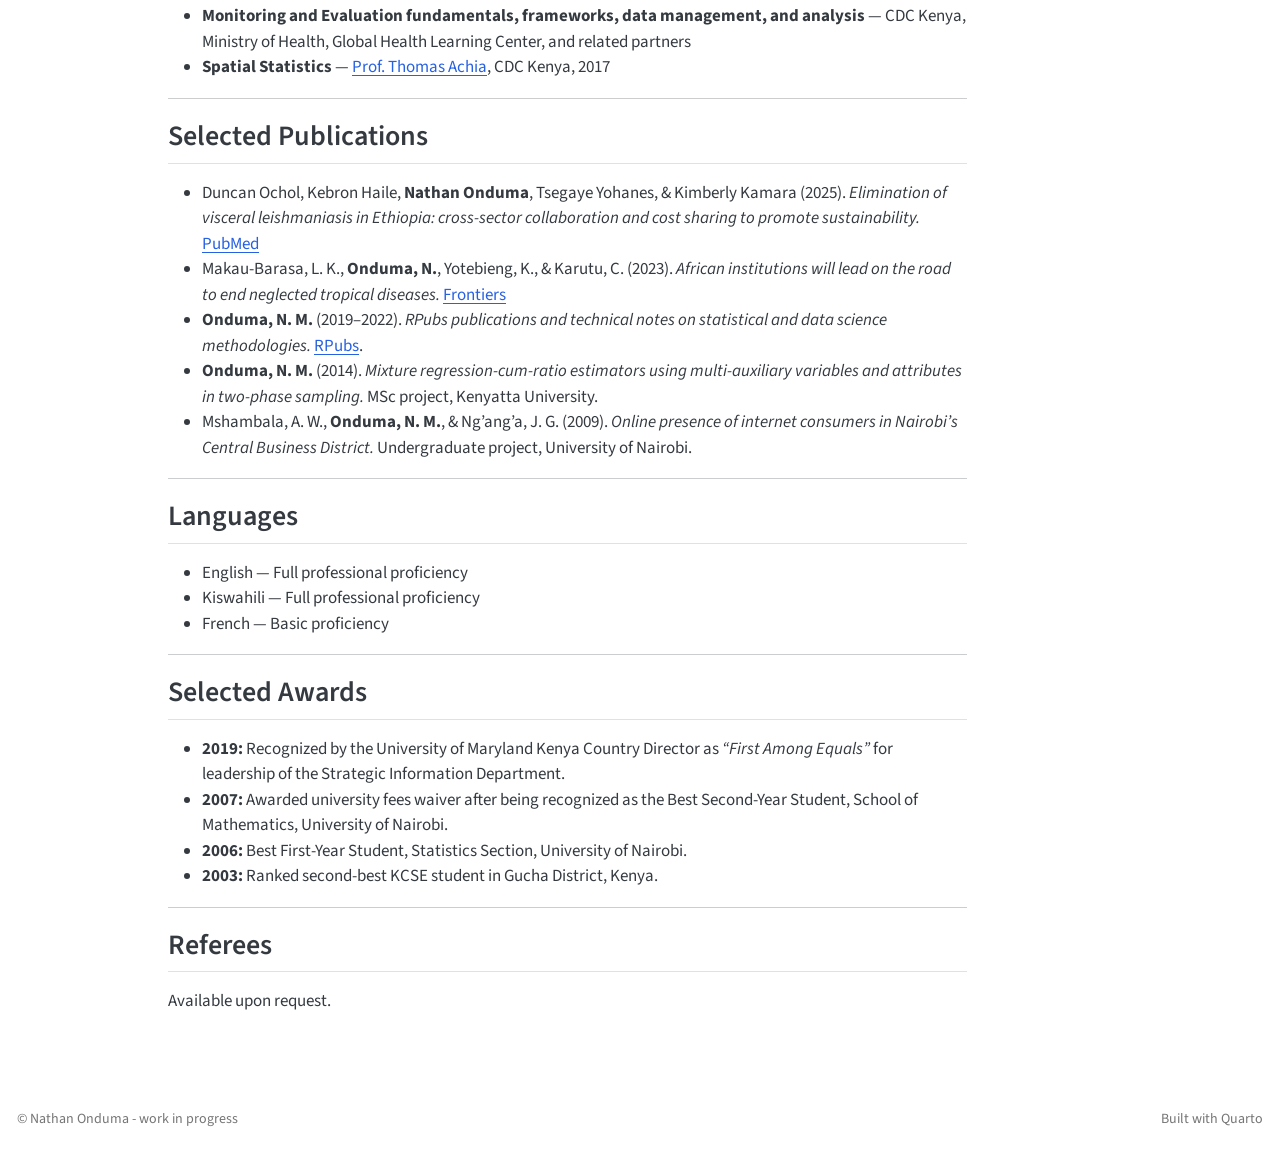
==== commit 2c4afd13: "Built site for gh-pages" ====
--- a/cv.html
+++ b/cv.html
@@ -190,15 +190,14 @@
 <h2 class="anchored" data-anchor-id="core-competencies">Core Competencies</h2>
 <ul>
 <li>Strategic Measurement, Evaluation, and Learning (MEL)</li>
-<li>Evidence Systems, Adaptive Learning, and Decision Support</li>
+<li>Strategic Learning, Evidence Use, Adaptive Management, and Decision Support</li>
 <li>Quantitative &amp; Qualitative Analysis and Applied Data Science</li>
 <li>Program Design, Evaluation Frameworks, and Implementation Learning</li>
 <li>Global Health Information Systems (HMIS, DHIS2, EMR, LMIS, eCHIS, KoboToolbox, ODK)</li>
 <li>Performance Measurement, Analytics, and Organizational Learning</li>
-<li>Strategic Learning, Evidence Use, and Adaptive Management</li>
 <li>Multi-country Program Performance and Partner Engagement</li>
 <li>Stakeholder Engagement and Capacity Strengthening</li>
-<li>Strategic Donor Reporting (USAID, CDC, World Bank, Foundations, and Funds)</li>
+<li>Strategic Donor Reporting (USAID, CDC, World Bank, Foundations, and Philanthropic Funds)</li>
 <li>Research, Evidence Generation, and Scientific Communication</li>
 </ul>
 </section>
@@ -216,7 +215,7 @@
 <li>Provide strategic technical assistance to Ministries of Health to strengthen routine health information systems, improve DHIS2 data quality and utilization, and institutionalize evidence-informed decision-making processes.</li>
 <li>Provide data‑driven technical support for fund development, including guidance during the proposal development stage.</li>
 <li>Co-lead the development and refinement of the organization’s Theory of Change, strengthening organizational learning, adaptive management, and evidence-informed decision-making.</li>
-<li>Facilitate cross-country learning and synthesis of implementation evidence to identify programmatic insights, strengthen adaptive management, and support strategic decision-making.</li>
+<li>Facilitate cross-country learning and synthesize implementation evidence to generate actionable insights that strengthen adaptive management and inform strategic decision-making.</li>
 </ul>
 </section>
 <section id="the-end-fund-1" class="level3">
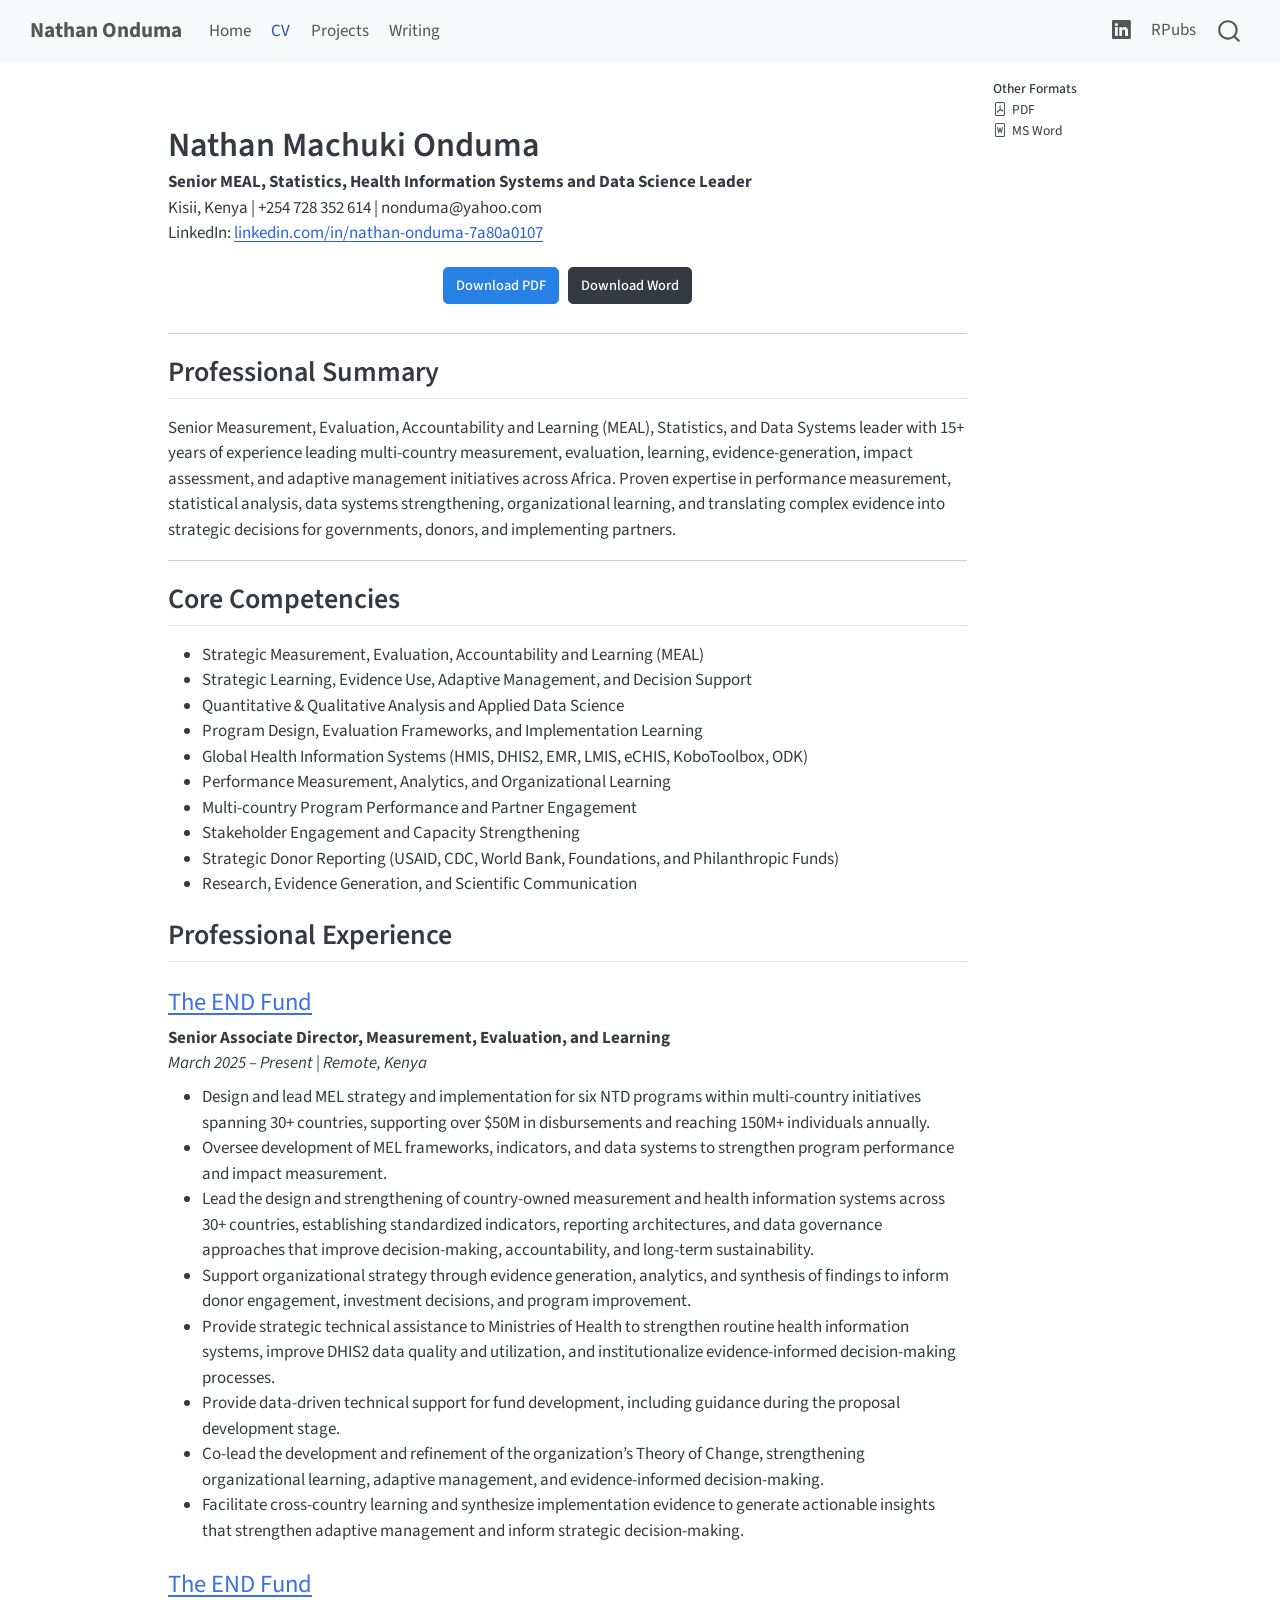
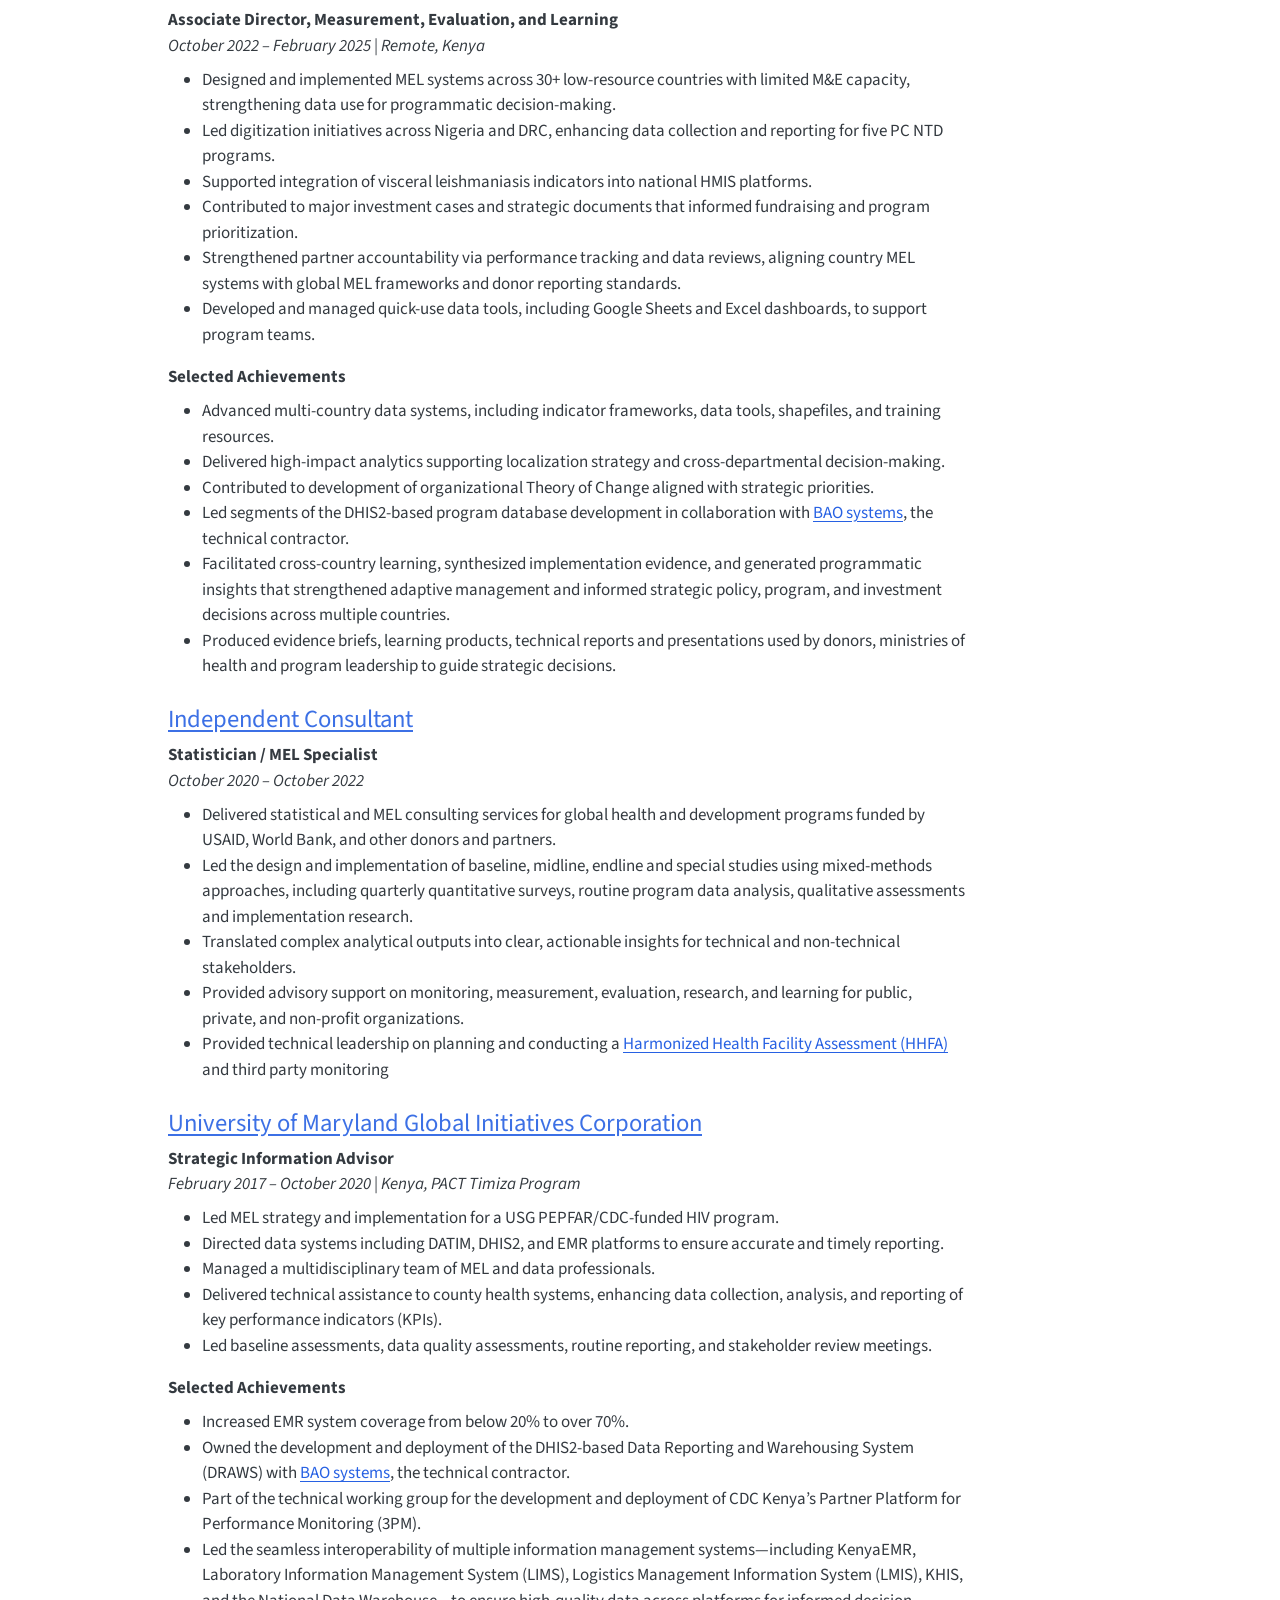
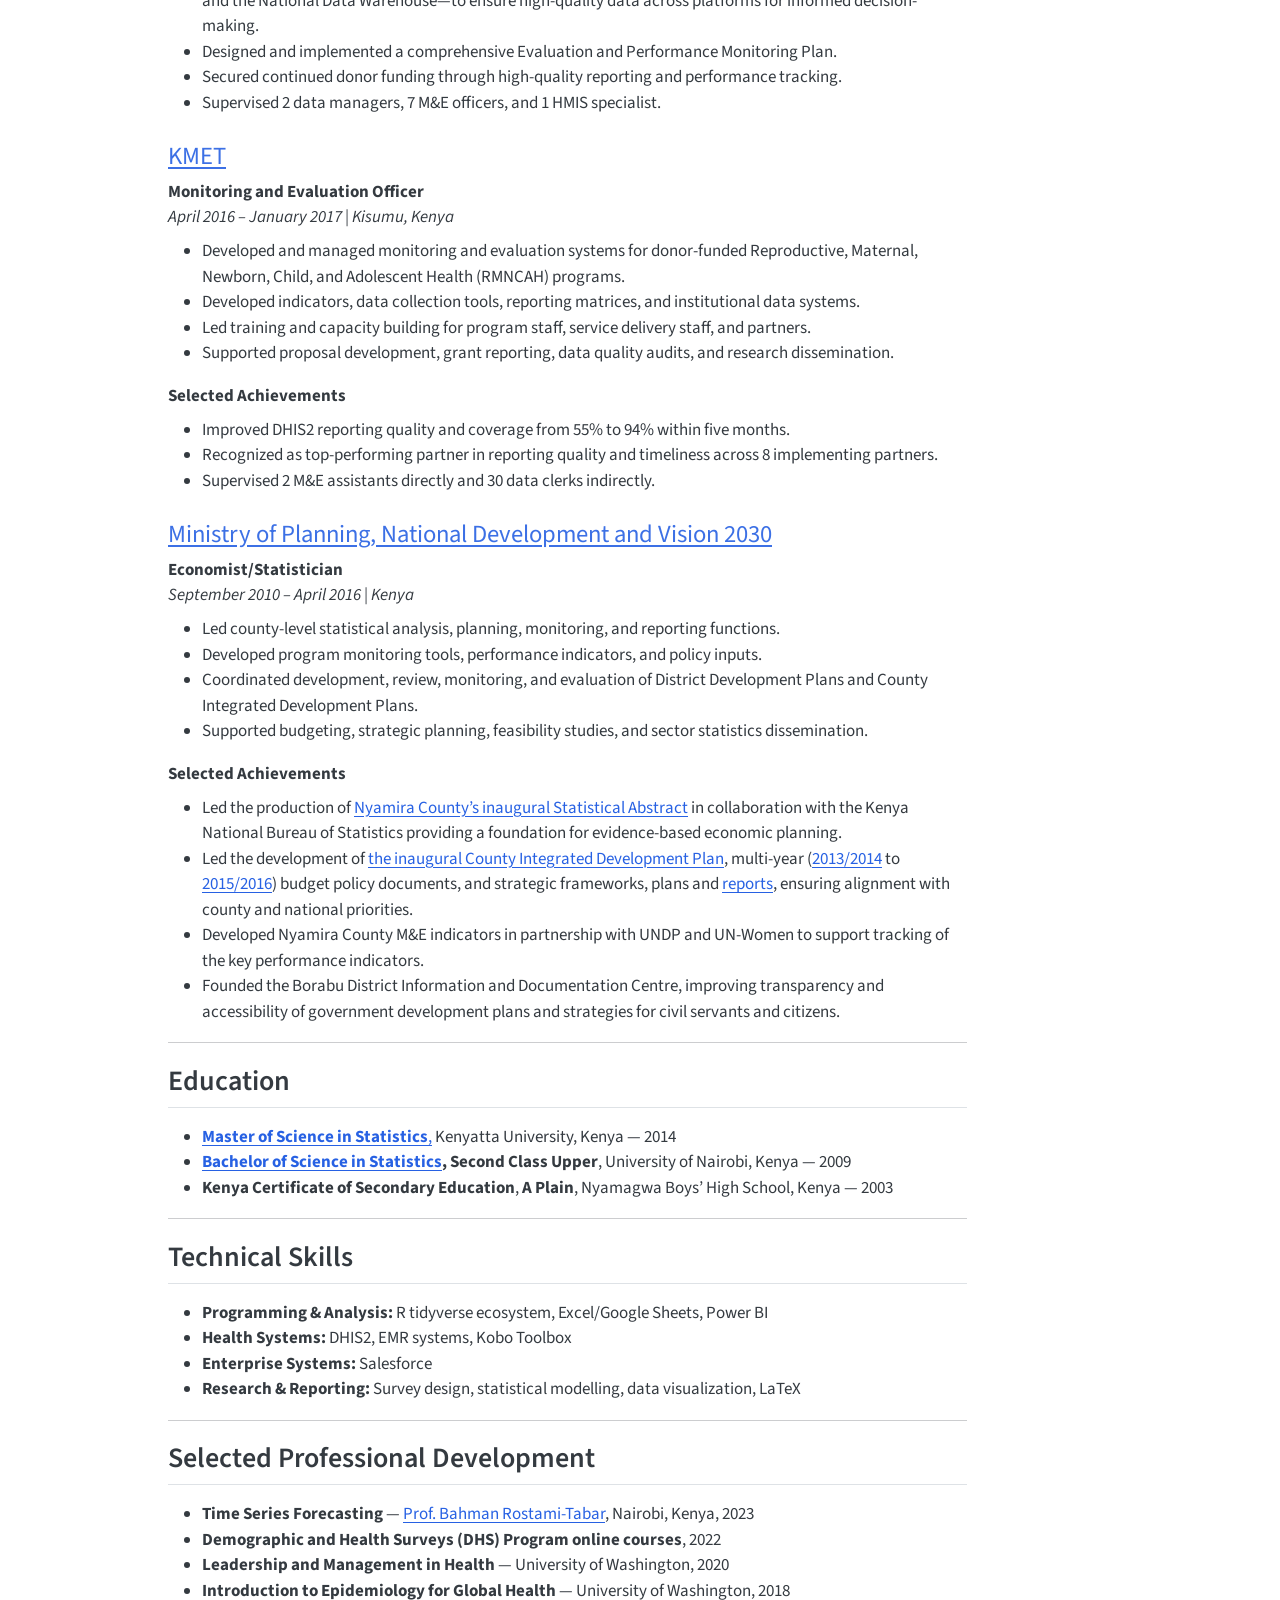
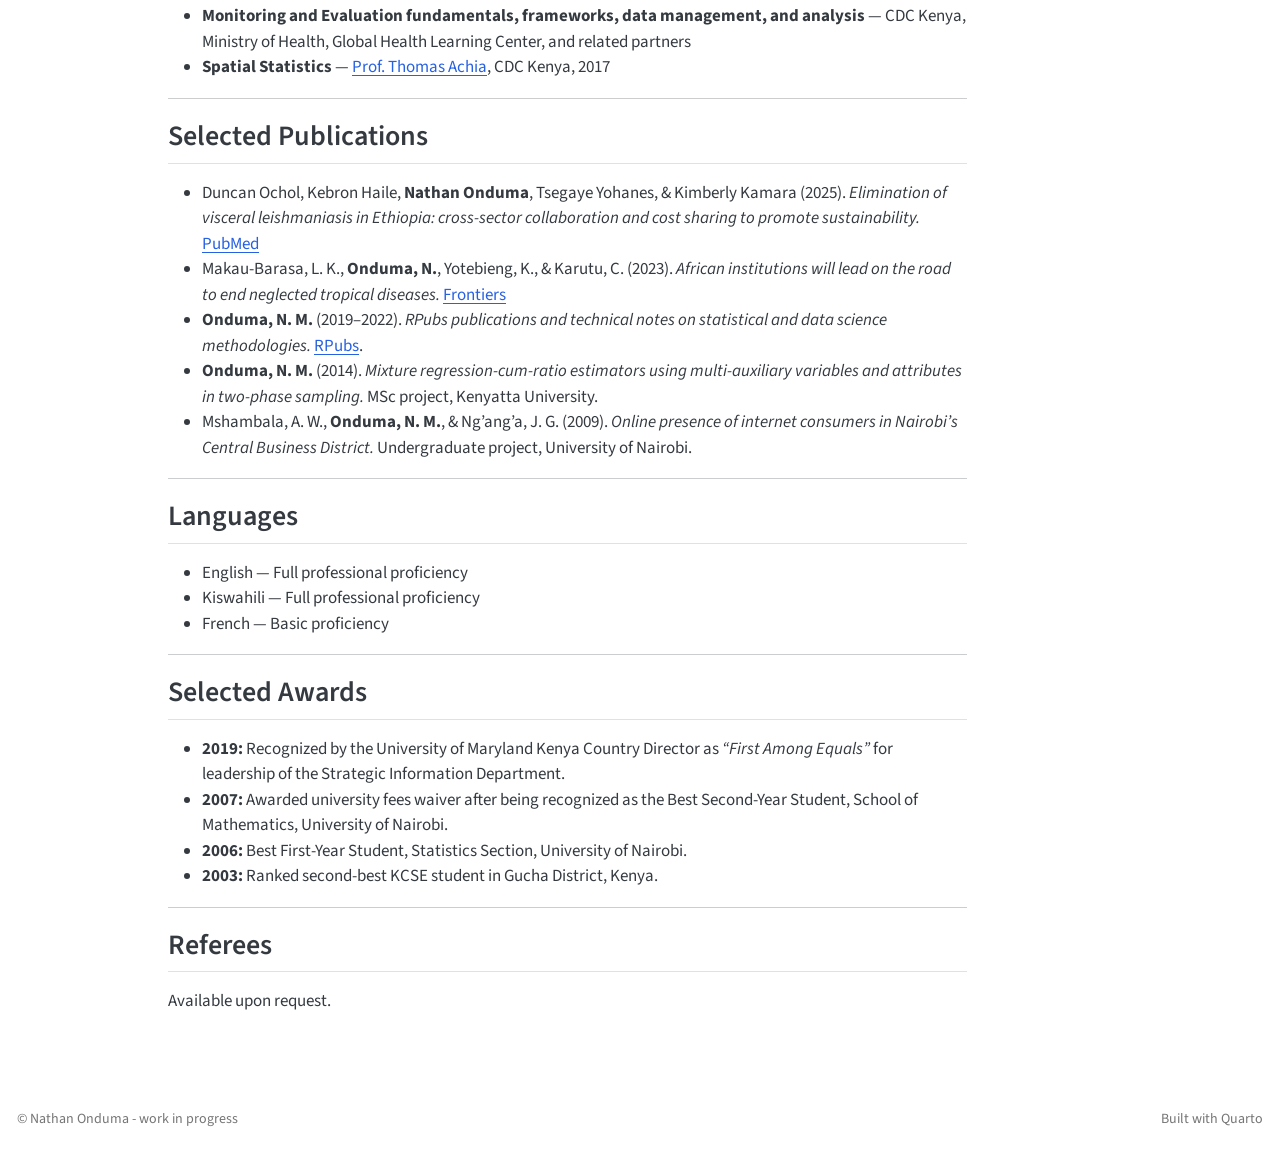
==== commit 5805d140: "Built site for gh-pages" ====
--- a/cv.html
+++ b/cv.html
@@ -189,7 +189,7 @@
 <section id="core-competencies" class="level2">
 <h2 class="anchored" data-anchor-id="core-competencies">Core Competencies</h2>
 <ul>
-<li>Strategic Measurement, Evaluation, and Learning (MEL)</li>
+<li>Strategic Measurement, Evaluation, Accountability and Learning (MEAL)</li>
 <li>Strategic Learning, Evidence Use, Adaptive Management, and Decision Support</li>
 <li>Quantitative &amp; Qualitative Analysis and Applied Data Science</li>
 <li>Program Design, Evaluation Frameworks, and Implementation Learning</li>
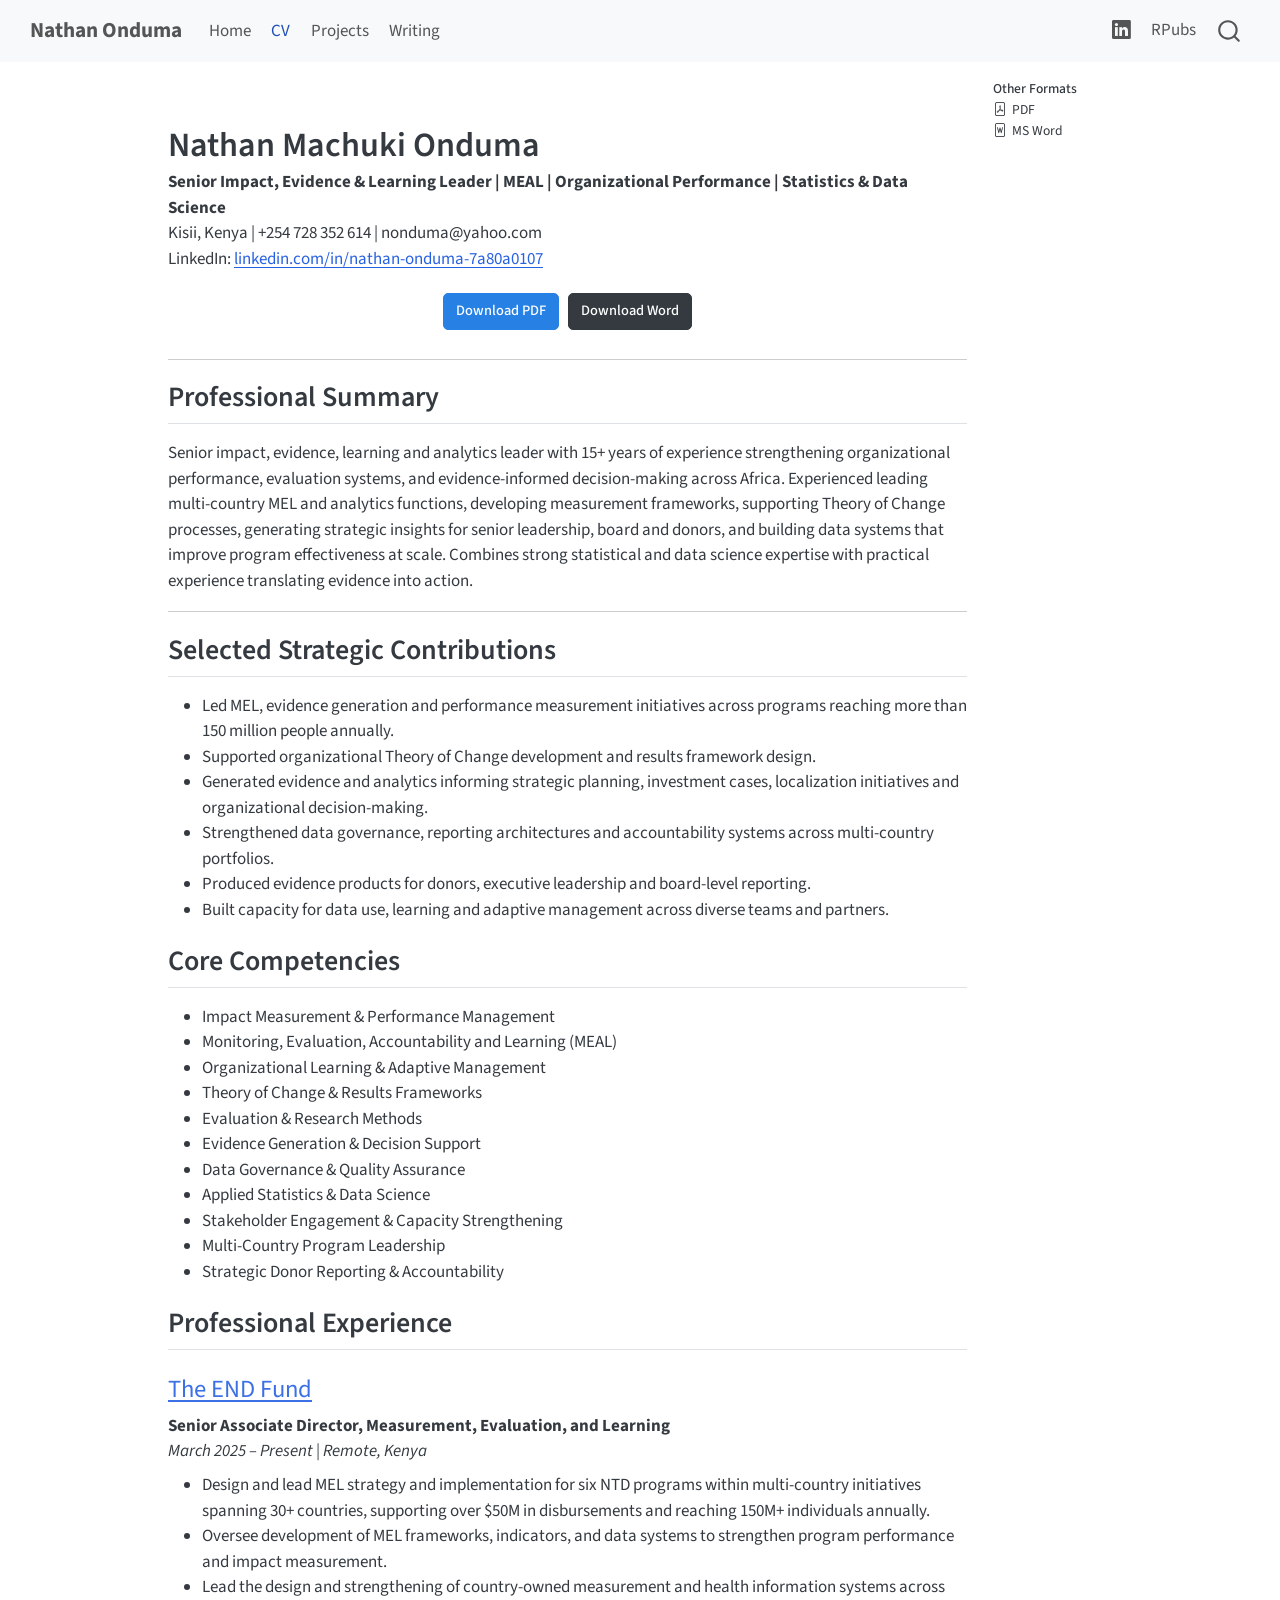
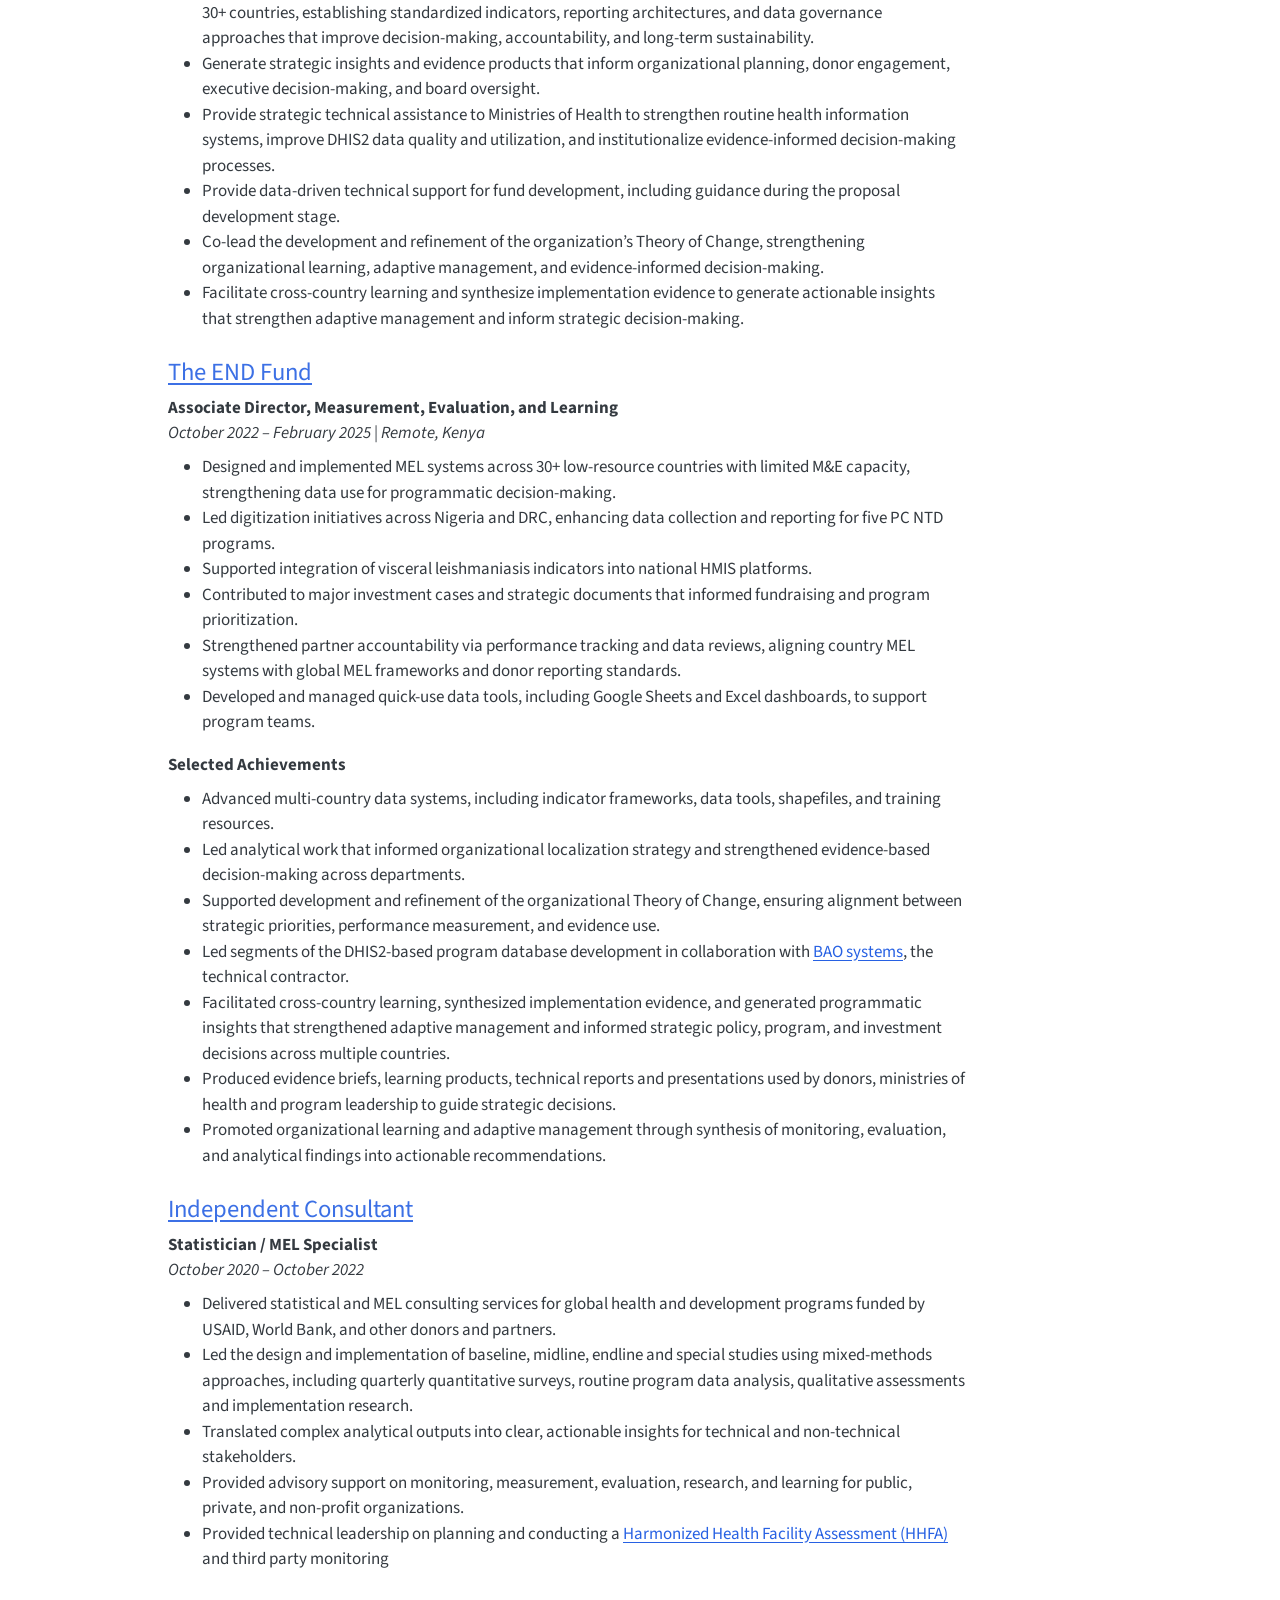
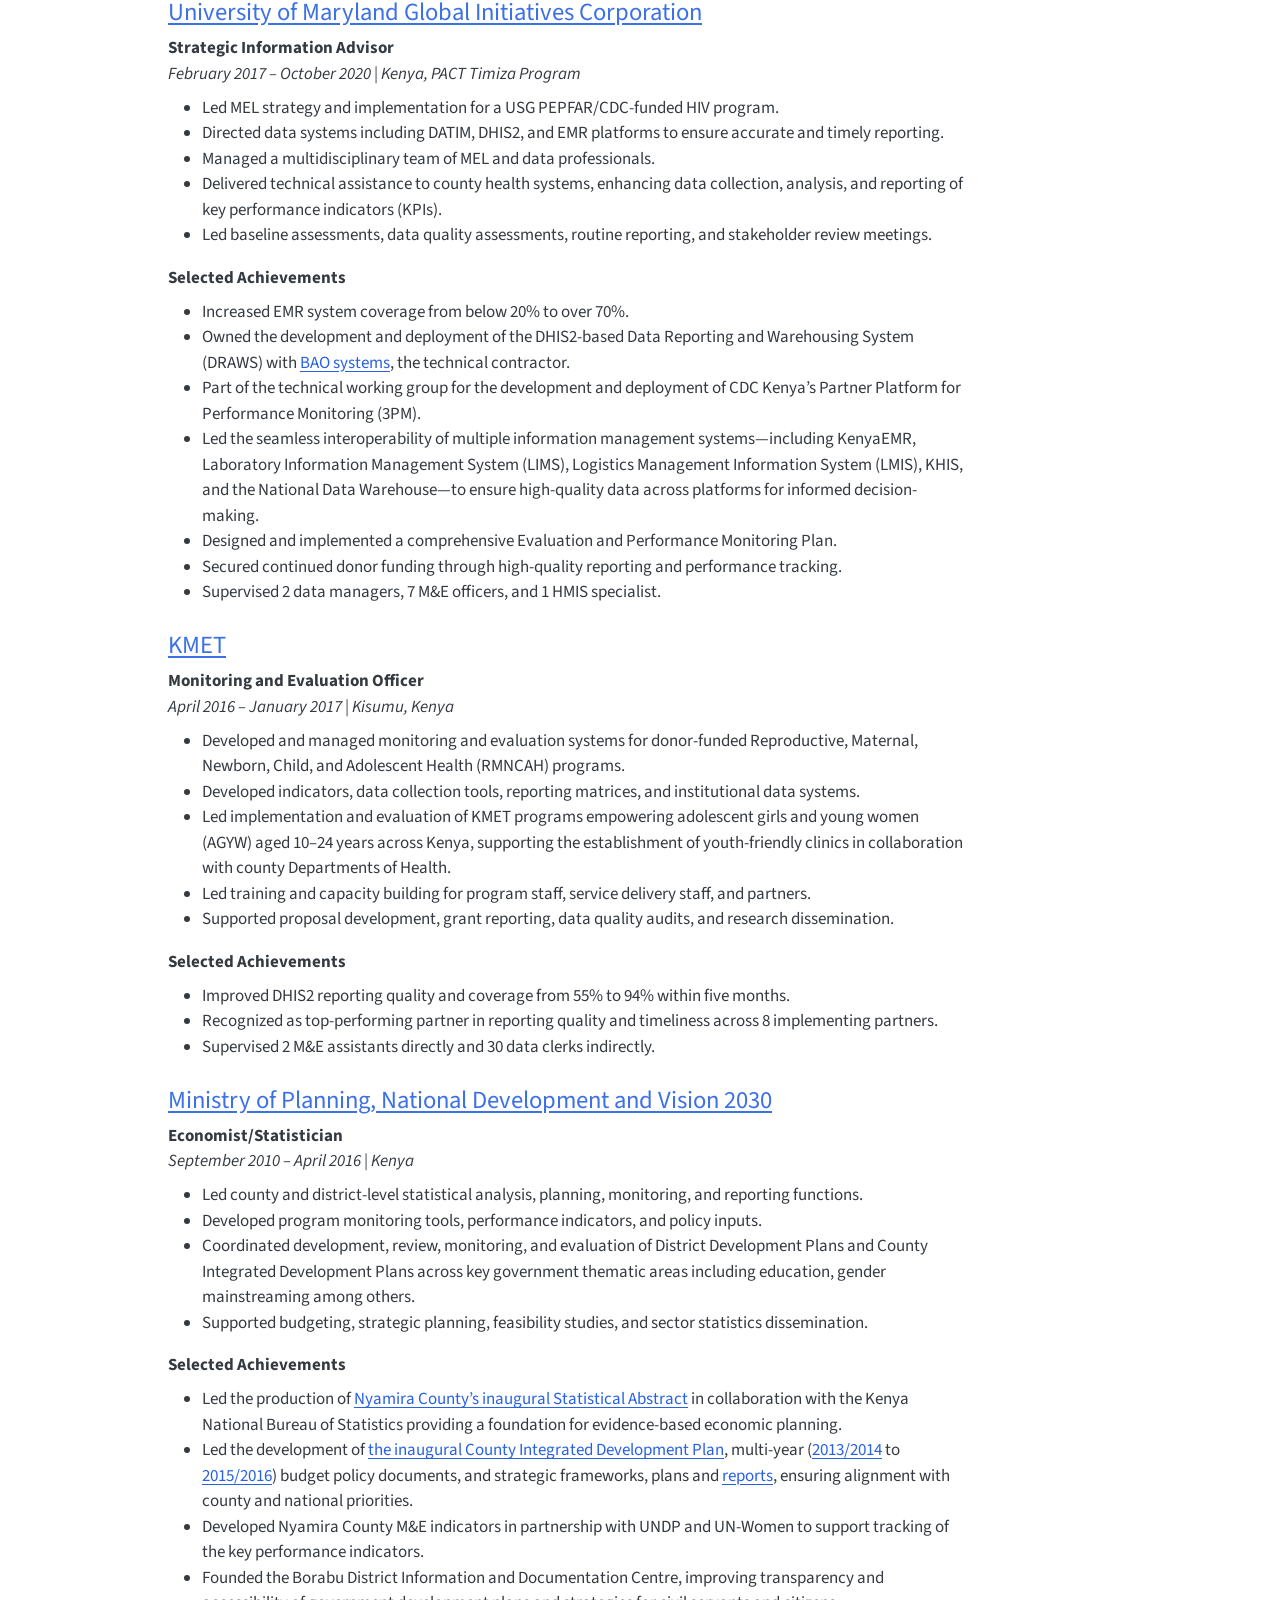
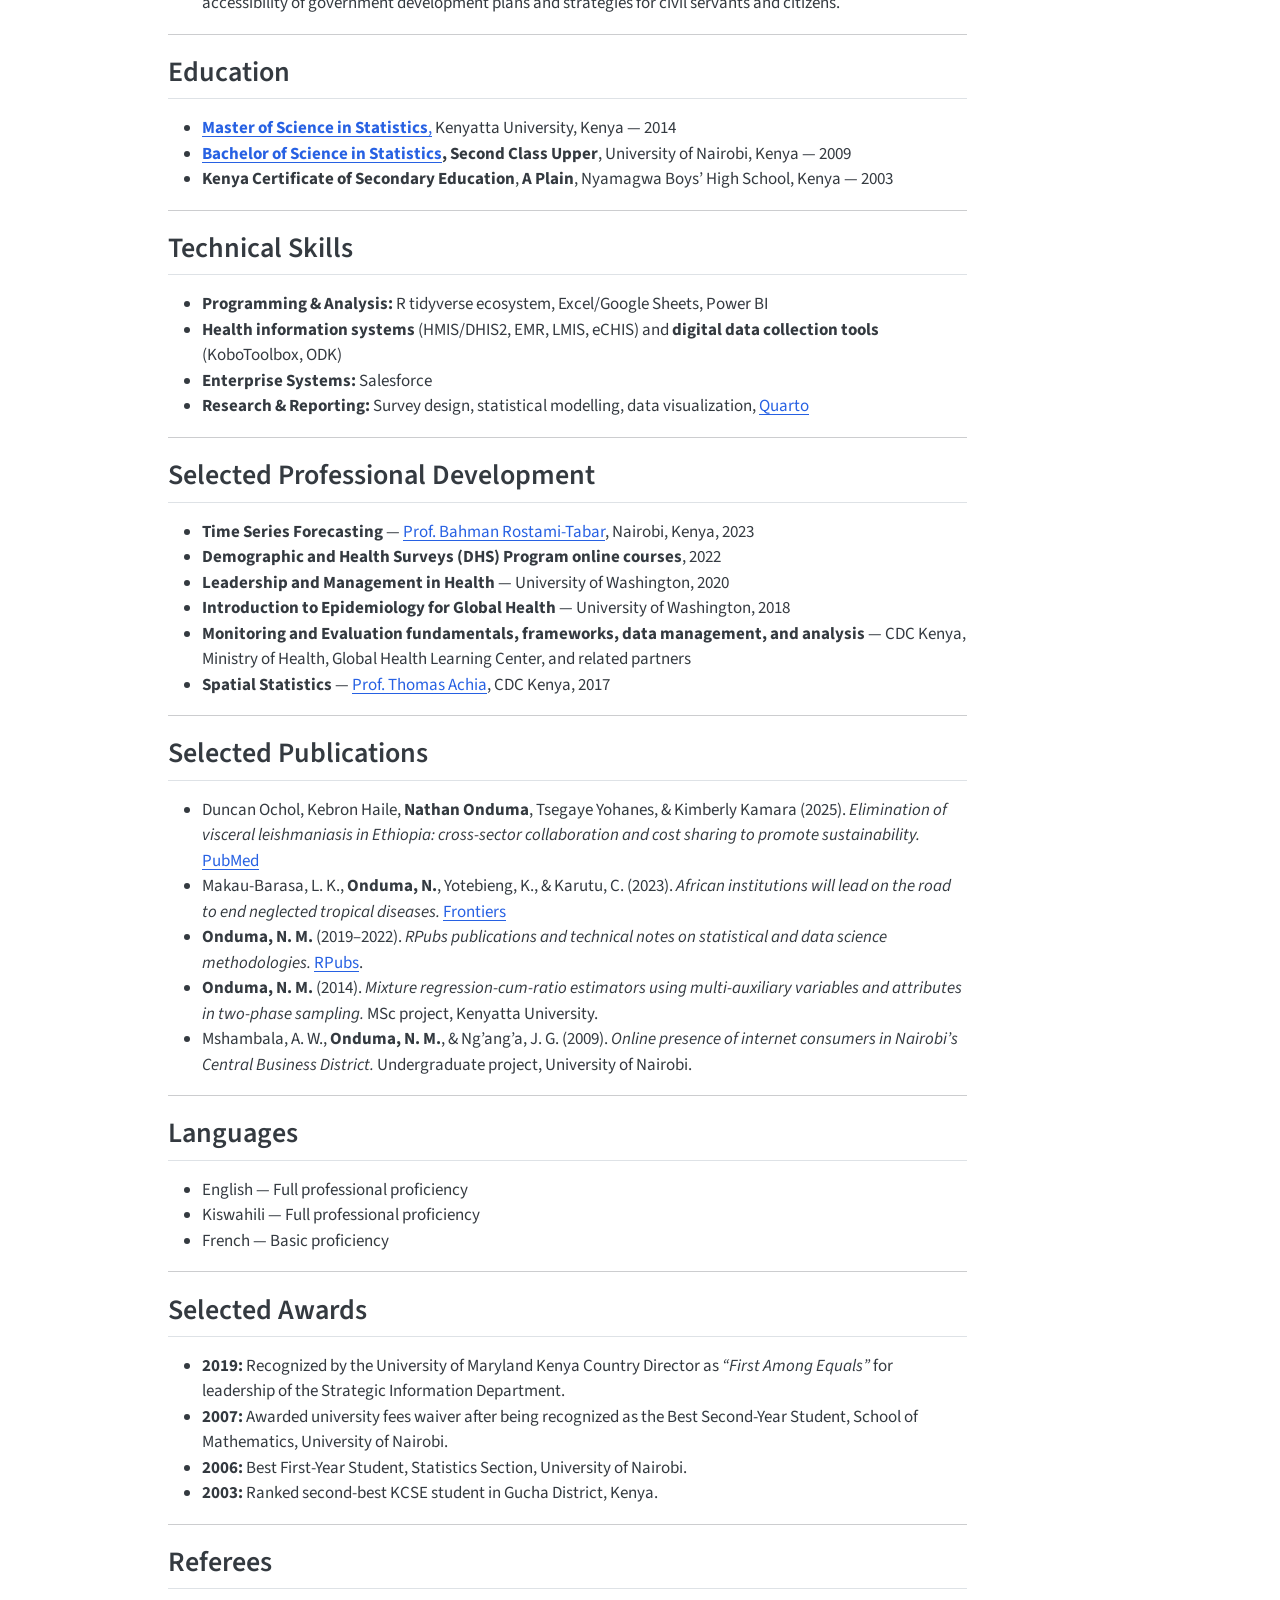
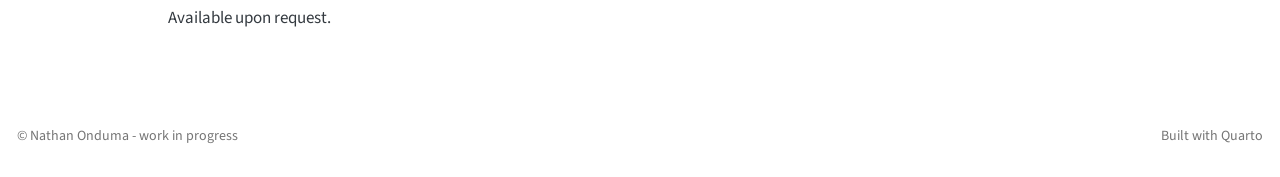
==== commit eeafc052: "Built site for gh-pages" ====
--- a/cv.html
+++ b/cv.html
@@ -174,7 +174,7 @@
 </style>
 <section id="nathan-machuki-onduma" class="level1">
 <h1>Nathan Machuki Onduma</h1>
-<p><strong>Senior MEAL, Statistics, Health Information Systems and Data Science Leader</strong><br>
+<p><strong>Senior Impact, Evidence &amp; Learning Leader | MEAL | Organizational Performance | Statistics &amp; Data Science</strong><br>
 Kisii, Kenya | +254 728 352 614 | nonduma@yahoo.com<br>
 LinkedIn: <a href="https://www.linkedin.com/in/nathan-onduma-7a80a0107/">linkedin.com/in/nathan-onduma-7a80a0107</a></p>
 <div class="download-buttons">
@@ -183,22 +183,34 @@
 <hr>
 <section id="professional-summary" class="level2">
 <h2 class="anchored" data-anchor-id="professional-summary">Professional Summary</h2>
-<p>Senior Measurement, Evaluation, Accountability and Learning (MEAL), Statistics, and Data Systems leader with 15+ years of experience leading multi-country measurement, evaluation, learning, evidence-generation, impact assessment, and adaptive management initiatives across Africa. Proven expertise in performance measurement, statistical analysis, data systems strengthening, organizational learning, and translating complex evidence into strategic decisions for governments, donors, and implementing partners.</p>
+<p>Senior impact, evidence, learning and analytics leader with 15+ years of experience strengthening organizational performance, evaluation systems, and evidence-informed decision-making across Africa. Experienced leading multi-country MEL and analytics functions, developing measurement frameworks, supporting Theory of Change processes, generating strategic insights for senior leadership, board and donors, and building data systems that improve program effectiveness at scale. Combines strong statistical and data science expertise with practical experience translating evidence into action.</p>
 <hr>
+</section>
+<section id="selected-strategic-contributions" class="level2">
+<h2 class="anchored" data-anchor-id="selected-strategic-contributions">Selected Strategic Contributions</h2>
+<ul>
+<li>Led MEL, evidence generation and performance measurement initiatives across programs reaching more than 150 million people annually.</li>
+<li>Supported organizational Theory of Change development and results framework design.</li>
+<li>Generated evidence and analytics informing strategic planning, investment cases, localization initiatives and organizational decision-making.</li>
+<li>Strengthened data governance, reporting architectures and accountability systems across multi-country portfolios.</li>
+<li>Produced evidence products for donors, executive leadership and board-level reporting.</li>
+<li>Built capacity for data use, learning and adaptive management across diverse teams and partners.</li>
+</ul>
 </section>
 <section id="core-competencies" class="level2">
 <h2 class="anchored" data-anchor-id="core-competencies">Core Competencies</h2>
 <ul>
-<li>Strategic Measurement, Evaluation, Accountability and Learning (MEAL)</li>
-<li>Strategic Learning, Evidence Use, Adaptive Management, and Decision Support</li>
-<li>Quantitative &amp; Qualitative Analysis and Applied Data Science</li>
-<li>Program Design, Evaluation Frameworks, and Implementation Learning</li>
-<li>Global Health Information Systems (HMIS, DHIS2, EMR, LMIS, eCHIS, KoboToolbox, ODK)</li>
-<li>Performance Measurement, Analytics, and Organizational Learning</li>
-<li>Multi-country Program Performance and Partner Engagement</li>
-<li>Stakeholder Engagement and Capacity Strengthening</li>
-<li>Strategic Donor Reporting (USAID, CDC, World Bank, Foundations, and Philanthropic Funds)</li>
-<li>Research, Evidence Generation, and Scientific Communication</li>
+<li>Impact Measurement &amp; Performance Management</li>
+<li>Monitoring, Evaluation, Accountability and Learning (MEAL)</li>
+<li>Organizational Learning &amp; Adaptive Management</li>
+<li>Theory of Change &amp; Results Frameworks</li>
+<li>Evaluation &amp; Research Methods</li>
+<li>Evidence Generation &amp; Decision Support</li>
+<li>Data Governance &amp; Quality Assurance</li>
+<li>Applied Statistics &amp; Data Science</li>
+<li>Stakeholder Engagement &amp; Capacity Strengthening</li>
+<li>Multi-Country Program Leadership</li>
+<li>Strategic Donor Reporting &amp; Accountability</li>
 </ul>
 </section>
 <section id="professional-experience" class="level2">
@@ -211,7 +223,7 @@
 <li>Design and lead MEL strategy and implementation for six NTD programs within multi‑country initiatives spanning 30+ countries, supporting over $50M in disbursements and reaching 150M+ individuals annually.</li>
 <li>Oversee development of MEL frameworks, indicators, and data systems to strengthen program performance and impact measurement.</li>
 <li>Lead the design and strengthening of country-owned measurement and health information systems across 30+ countries, establishing standardized indicators, reporting architectures, and data governance approaches that improve decision-making, accountability, and long-term sustainability.</li>
-<li>Support organizational strategy through evidence generation, analytics, and synthesis of findings to inform donor engagement, investment decisions, and program improvement.</li>
+<li>Generate strategic insights and evidence products that inform organizational planning, donor engagement, executive decision-making, and board oversight.</li>
 <li>Provide strategic technical assistance to Ministries of Health to strengthen routine health information systems, improve DHIS2 data quality and utilization, and institutionalize evidence-informed decision-making processes.</li>
 <li>Provide data‑driven technical support for fund development, including guidance during the proposal development stage.</li>
 <li>Co-lead the development and refinement of the organization’s Theory of Change, strengthening organizational learning, adaptive management, and evidence-informed decision-making.</li>
@@ -233,11 +245,12 @@
 <p><strong>Selected Achievements</strong></p>
 <ul>
 <li>Advanced multi-country data systems, including indicator frameworks, data tools, shapefiles, and training resources.</li>
-<li>Delivered high-impact analytics supporting localization strategy and cross-departmental decision-making.</li>
-<li>Contributed to development of organizational Theory of Change aligned with strategic priorities.</li>
+<li>Led analytical work that informed organizational localization strategy and strengthened evidence-based decision-making across departments.</li>
+<li>Supported development and refinement of the organizational Theory of Change, ensuring alignment between strategic priorities, performance measurement, and evidence use.</li>
 <li>Led segments of the DHIS2-based program database development in collaboration with <a href="https://baosystems.com/">BAO systems</a>, the technical contractor.</li>
 <li>Facilitated cross-country learning, synthesized implementation evidence, and generated programmatic insights that strengthened adaptive management and informed strategic policy, program, and investment decisions across multiple countries.</li>
 <li>Produced evidence briefs, learning products, technical reports and presentations used by donors, ministries of health and program leadership to guide strategic decisions.</li>
+<li>Promoted organizational learning and adaptive management through synthesis of monitoring, evaluation, and analytical findings into actionable recommendations.</li>
 </ul>
 </section>
 <section id="independent-consultant" class="level3">
@@ -281,6 +294,7 @@
 <ul>
 <li>Developed and managed monitoring and evaluation systems for donor-funded Reproductive, Maternal, Newborn, Child, and Adolescent Health (RMNCAH) programs.</li>
 <li>Developed indicators, data collection tools, reporting matrices, and institutional data systems.</li>
+<li>Led implementation and evaluation of KMET programs empowering adolescent girls and young women (AGYW) aged 10–24 years across Kenya, supporting the establishment of youth-friendly clinics in collaboration with county Departments of Health.</li>
 <li>Led training and capacity building for program staff, service delivery staff, and partners.</li>
 <li>Supported proposal development, grant reporting, data quality audits, and research dissemination.</li>
 </ul>
@@ -296,9 +310,9 @@
 <p><strong>Economist/Statistician</strong><br>
 <em>September 2010 – April 2016 | Kenya</em></p>
 <ul>
-<li>Led county-level statistical analysis, planning, monitoring, and reporting functions.</li>
+<li>Led county and district-level statistical analysis, planning, monitoring, and reporting functions.</li>
 <li>Developed program monitoring tools, performance indicators, and policy inputs.</li>
-<li>Coordinated development, review, monitoring, and evaluation of District Development Plans and County Integrated Development Plans.</li>
+<li>Coordinated development, review, monitoring, and evaluation of District Development Plans and County Integrated Development Plans across key government thematic areas including education, gender mainstreaming among others.</li>
 <li>Supported budgeting, strategic planning, feasibility studies, and sector statistics dissemination.</li>
 </ul>
 <p><strong>Selected Achievements</strong></p>
@@ -324,9 +338,9 @@
 <h2 class="anchored" data-anchor-id="technical-skills">Technical Skills</h2>
 <ul>
 <li><strong>Programming &amp; Analysis:</strong> R tidyverse ecosystem, Excel/Google Sheets, Power BI</li>
-<li><strong>Health Systems:</strong> DHIS2, EMR systems, Kobo Toolbox</li>
+<li><strong>Health information systems</strong> (HMIS/DHIS2, EMR, LMIS, eCHIS) and <strong>digital data collection tools</strong> (KoboToolbox, ODK)</li>
 <li><strong>Enterprise Systems:</strong> Salesforce</li>
-<li><strong>Research &amp; Reporting:</strong> Survey design, statistical modelling, data visualization, LaTeX</li>
+<li><strong>Research &amp; Reporting:</strong> Survey design, statistical modelling, data visualization, <a href="https://quarto.org/">Quarto</a></li>
 </ul>
 <hr>
 </section>
